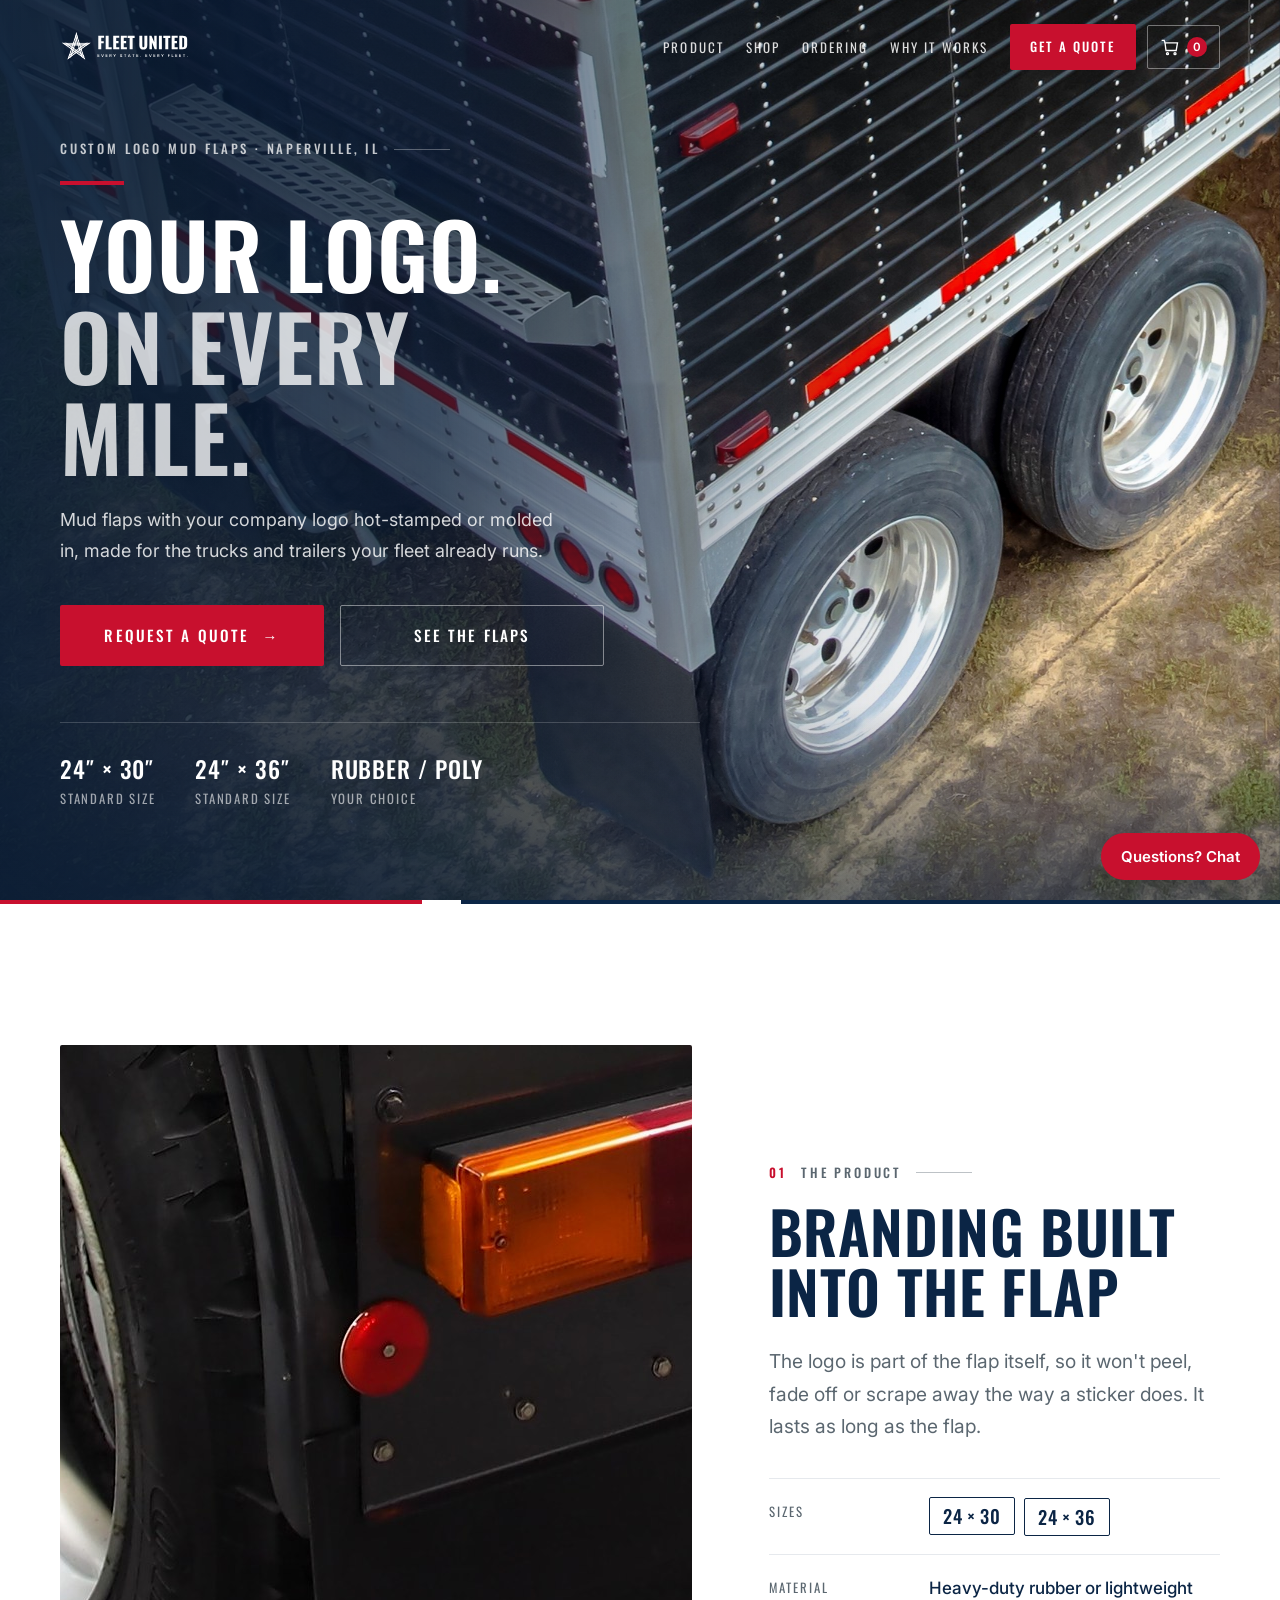
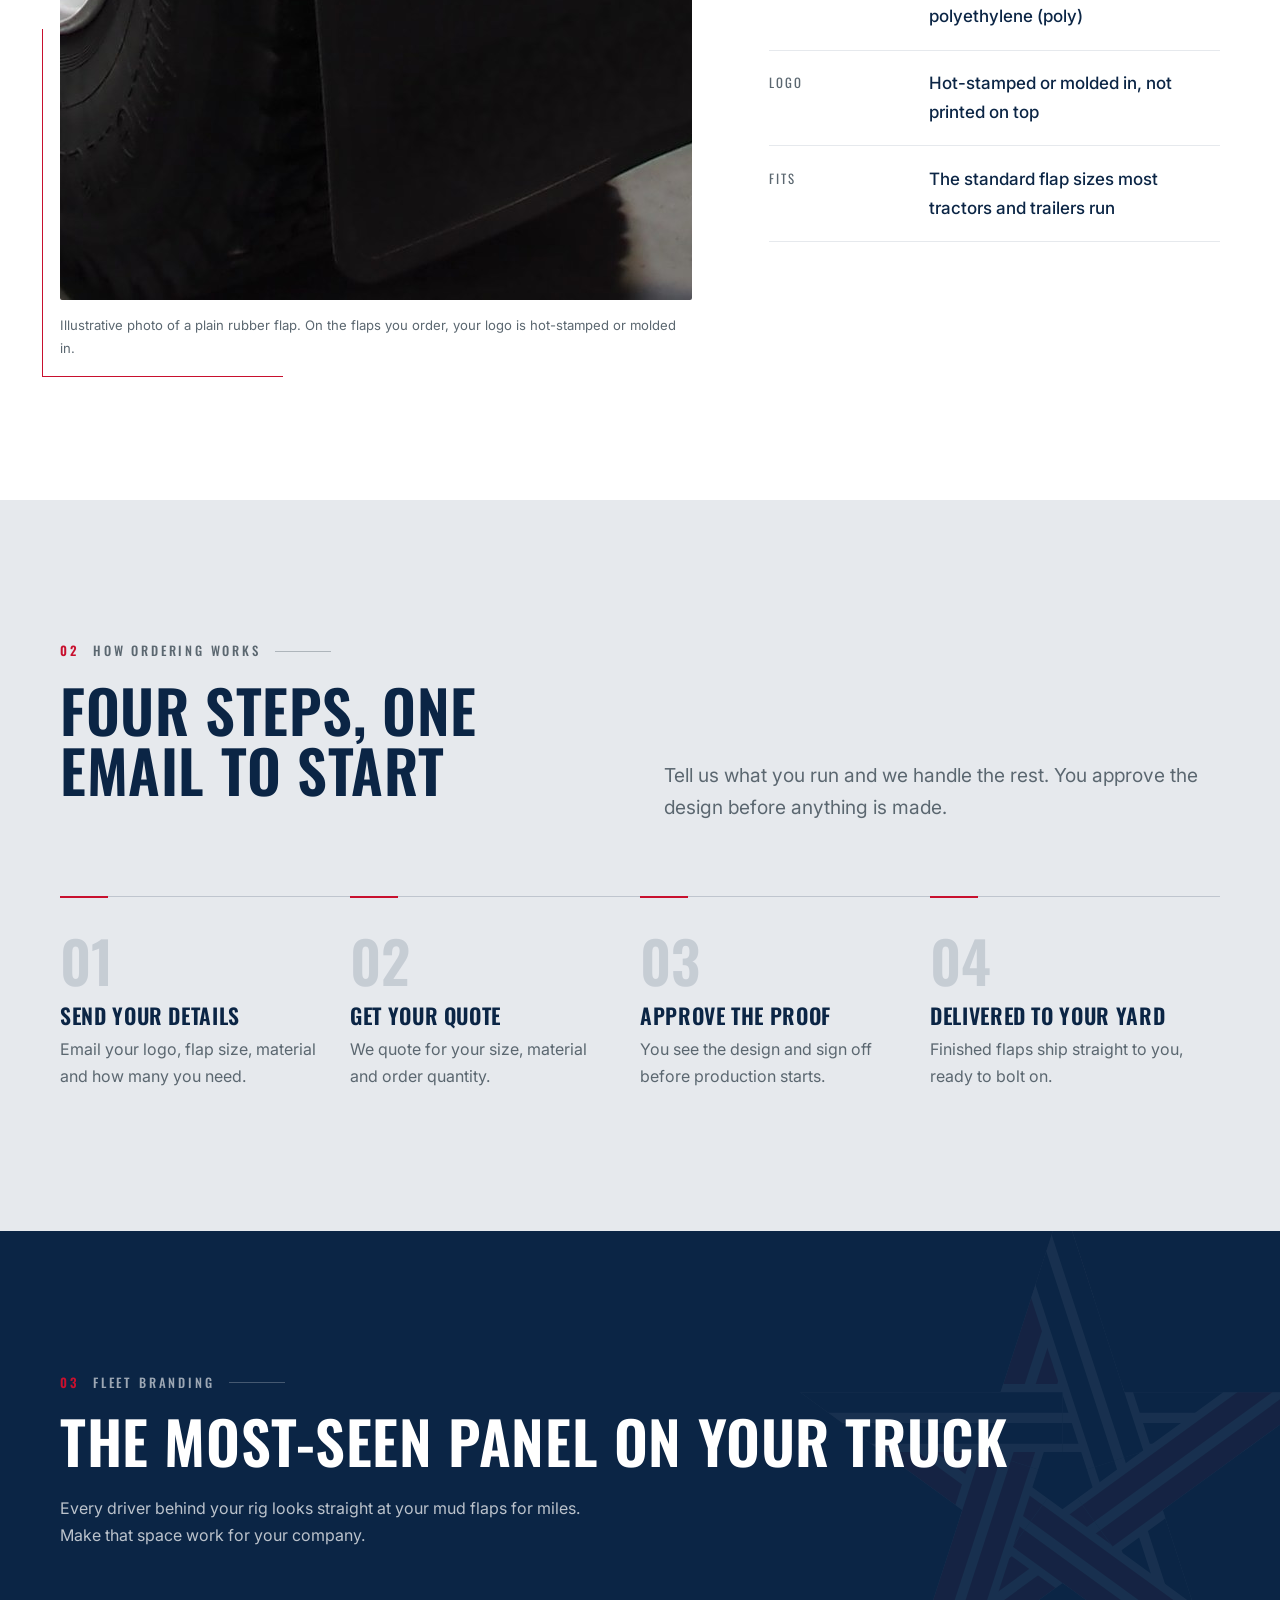
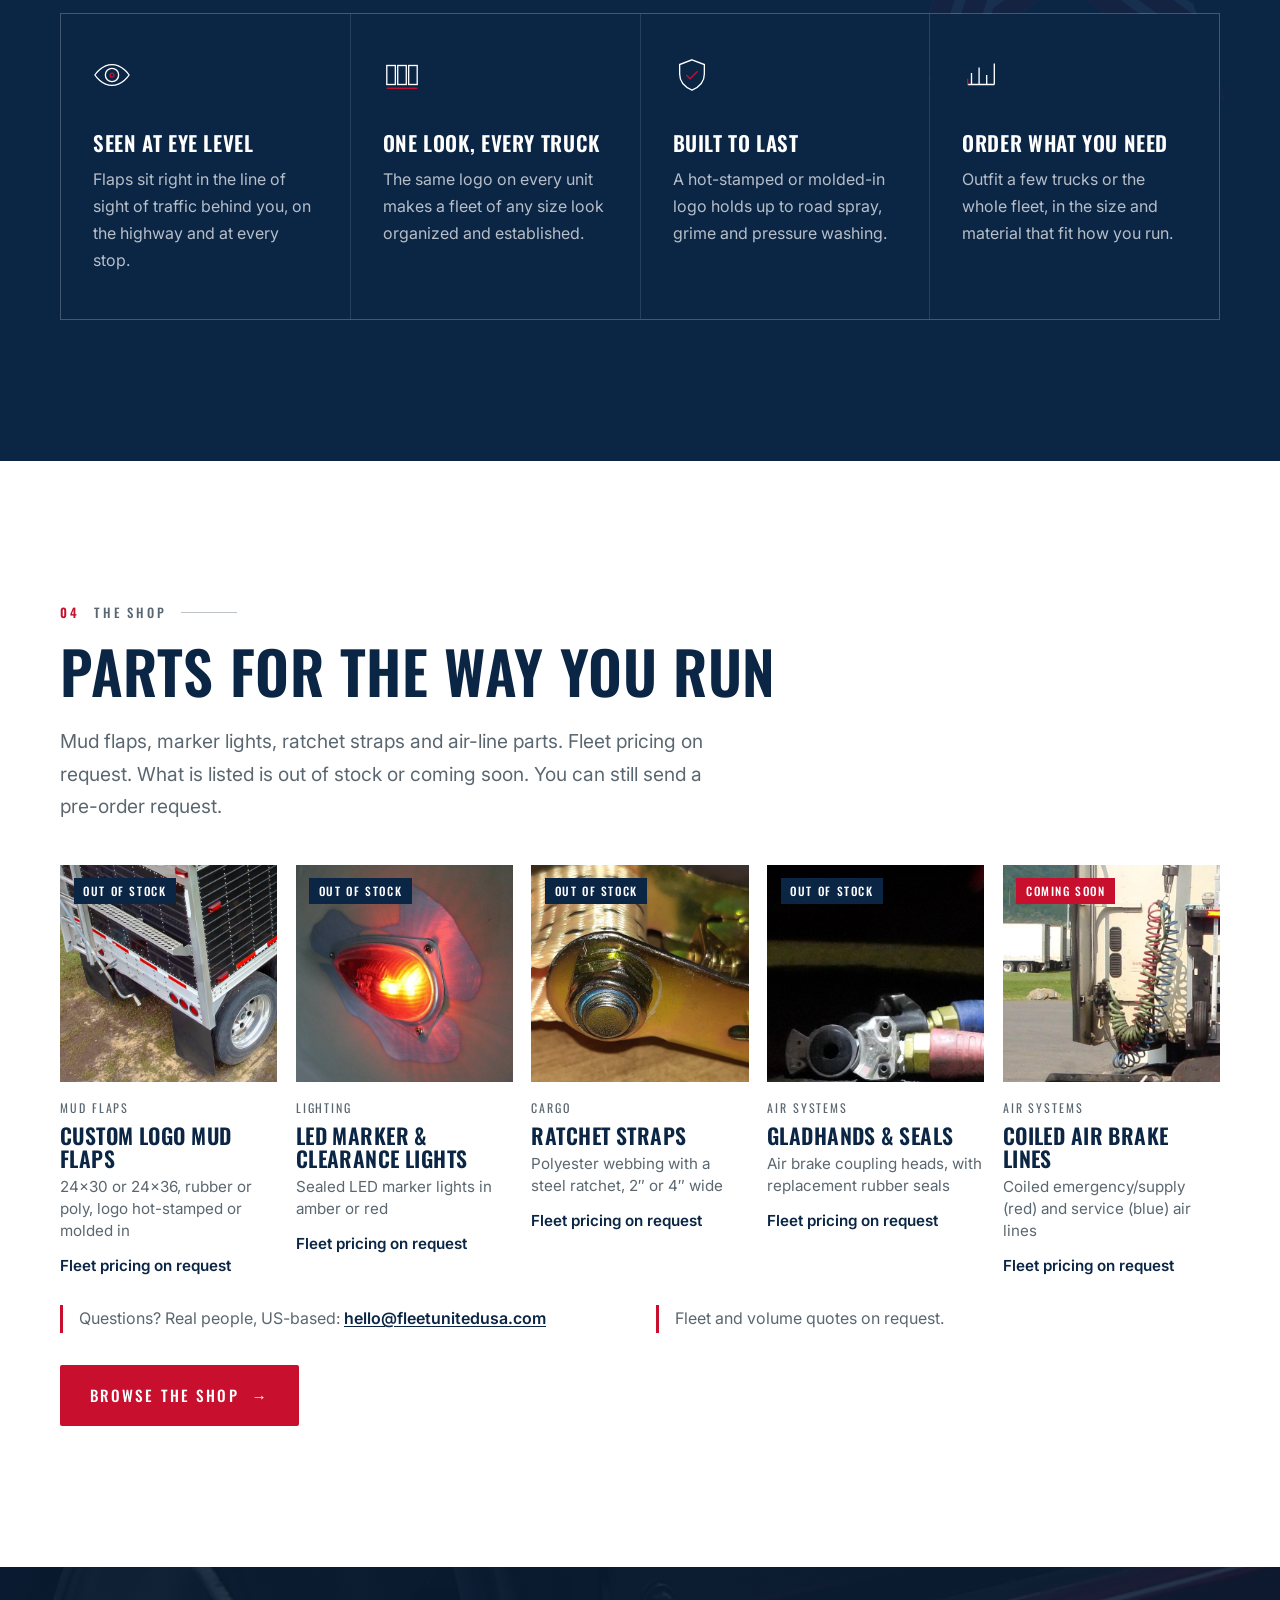
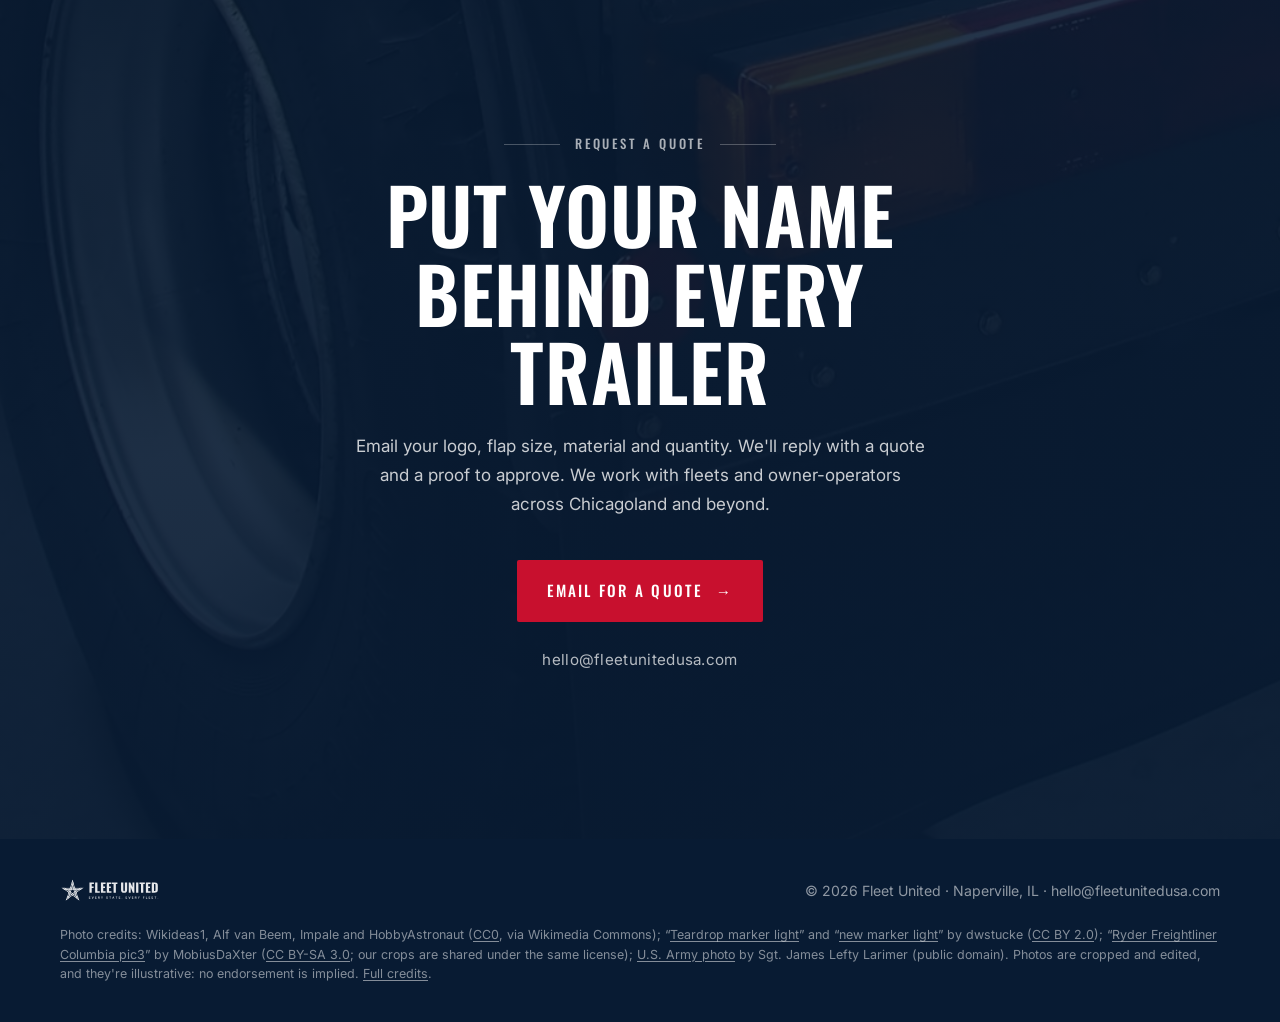
==== index.html @ acc1b09f "Add a keyword-matched visitor chat to the home and shop pages." ====
<!doctype html>
<html lang="en">
<head>
<meta charset="utf-8">
<meta name="viewport" content="width=device-width,initial-scale=1">
<title>Fleet United | Custom Logo Mud Flaps for Fleets</title>
<meta name="description" content="Custom logo mud flaps for trucking fleets. 24x30 and 24x36 in heavy-duty rubber or poly, with your logo hot-stamped or molded in. Naperville, IL.">
<meta property="og:title" content="Fleet United | Custom Logo Mud Flaps">
<meta property="og:description" content="Your logo, on every mile. 24x30 and 24x36 rubber or poly flaps for your fleet.">
<meta property="og:image" content="assets/hero-1280.jpg">
<link rel="icon" href="assets/fleet-united-icon-color.svg" type="image/svg+xml">
<link rel="preconnect" href="https://fonts.googleapis.com"><link rel="preconnect" href="https://fonts.gstatic.com" crossorigin>
<link href="https://fonts.googleapis.com/css2?family=Inter:wght@400;500;600&family=Oswald:wght@500;600;700&display=swap" rel="stylesheet">
<link rel="preload" as="image" href="assets/hero-2400.jpg">
<style>
:root{--navy:#0B2545;--navy-2:#081b33;--red:#C8102E;--steel:#5B6770;--light:#E6E9ED;--white:#fff;
--display:'Oswald',Impact,'Arial Narrow',sans-serif;--body:'Inter',Arial,sans-serif;--max:1240px;--ease:cubic-bezier(.2,.7,.2,1)}
*{margin:0;padding:0;box-sizing:border-box}
html{scroll-behavior:smooth}
body{font-family:var(--body);font-size:1.0625rem;line-height:1.7;color:var(--navy);background:var(--white);-webkit-font-smoothing:antialiased}
img{display:block;max-width:100%}
a{color:inherit}
.wrap{max-width:var(--max);margin:0 auto;padding:0 clamp(1.25rem,4vw,2.5rem)}
.eyebrow{font-family:var(--display);font-weight:500;letter-spacing:.22em;text-transform:uppercase;font-size:.8rem;color:var(--steel);display:flex;align-items:center;gap:.9rem}
.eyebrow b{color:var(--red);font-weight:600}
.eyebrow::after{content:"";height:1px;width:56px;background:currentColor;opacity:.4}
h1,h2,h3{font-family:var(--display);font-weight:600;text-transform:uppercase;line-height:1.02;letter-spacing:.01em}
h2{font-size:clamp(2.2rem,4.6vw,3.9rem);margin:1.1rem 0 1.5rem}
.lead{font-size:clamp(1.1rem,1.5vw,1.25rem);color:var(--steel);max-width:54ch}
.btn{display:inline-flex;align-items:center;justify-content:center;gap:.8rem;font-family:var(--display);font-weight:500;letter-spacing:.14em;text-transform:uppercase;font-size:.95rem;
text-decoration:none;background:var(--red);color:#fff;padding:1.05rem 1.8rem;border:1px solid transparent;border-radius:2px;transition:transform .3s var(--ease),background .3s}
.btn:hover{background:#a90d26;transform:translateY(-2px)}
.btn .arr{transition:transform .3s var(--ease)}.btn:hover .arr{transform:translateX(4px)}
.btn.ghost{background:transparent;border-color:rgba(255,255,255,.45)}.btn.ghost:hover{background:rgba(255,255,255,.08)}

/* nav */
.nav{position:fixed;inset:0 0 auto 0;z-index:50;transition:background .4s,box-shadow .4s,padding .4s;padding:1.5rem 0}
.nav .wrap{display:flex;justify-content:space-between;align-items:center}
.nav img{height:34px;width:auto}
.nav.solid{background:rgba(11,37,69,.96);backdrop-filter:blur(8px);padding:.85rem 0;box-shadow:0 1px 0 rgba(255,255,255,.08)}
.nav .links{display:flex;gap:2.2rem;align-items:center}
.nav .links a{color:#fff;text-decoration:none;font-family:var(--display);letter-spacing:.16em;text-transform:uppercase;font-size:.82rem;opacity:.85}
.nav .links a:hover{opacity:1}
.nav .links .btn{padding:.7rem 1.2rem;font-size:.8rem;opacity:1}
.nav-right{display:flex;align-items:center;gap:.7rem}
.nav .links{gap:1.35rem}

/* hero */
.hero{position:relative;min-height:min(100svh,980px);color:#fff;overflow:hidden;display:flex;align-items:flex-end;background:var(--navy-2)}
.hero .bg{position:absolute;inset:-6% 0 0 0;background:image-set(url(assets/hero-2400.jpg) 1x) center 60%/cover no-repeat;
background-image:-webkit-image-set(url(assets/hero-1280.jpg) 1x,url(assets/hero-2400.jpg) 2x);background-image:image-set(url(assets/hero-1280.jpg) 1x,url(assets/hero-2400.jpg) 2x);
transform:scale(1.06);animation:kb 18s var(--ease) forwards;will-change:transform}
@media(min-width:1100px){.hero .bg{background-image:url(assets/hero-2400.jpg)}}
@keyframes kb{to{transform:scale(1)}}
.hero::before{content:"";position:absolute;inset:0;z-index:1;background:
linear-gradient(90deg,rgba(8,27,51,.92) 0%,rgba(8,27,51,.72) 34%,rgba(8,27,51,.12) 64%,rgba(8,27,51,0) 80%),
linear-gradient(0deg,rgba(8,27,51,.55) 0%,rgba(8,27,51,0) 22%)}
.hero .wrap{position:relative;z-index:2;width:100%;padding-top:8rem;padding-bottom:clamp(4rem,10vh,7rem)}
.hero .eyebrow{color:rgba(255,255,255,.75)}
.hero h1{font-size:clamp(3rem,7vw,6.5rem);margin:1.3rem 0 1.5rem;max-width:11ch}
.hero h1 em{font-style:normal;color:rgba(255,255,255,.78)}
.hero h1::before{content:"";display:block;width:64px;height:4px;background:var(--red);margin-bottom:1.4rem}
.hero p{font-size:clamp(1.1rem,1.4vw,1.3rem);color:rgba(255,255,255,.82);max-width:46ch;margin-bottom:2.4rem}
.hero .ctas{display:grid;grid-template-columns:1fr 1fr;gap:1rem;max-width:34rem}
.hero .ctas .btn{width:100%}
@media(max-width:640px){.hero .ctas{grid-template-columns:1fr;max-width:none}}
.hero .meta{display:flex;gap:2.5rem;margin-top:3.5rem;padding-top:1.6rem;border-top:1px solid rgba(255,255,255,.18);max-width:640px;flex-wrap:wrap}
.hero .meta div{font-family:var(--display);text-transform:uppercase;letter-spacing:.14em;font-size:.8rem;color:rgba(255,255,255,.6)}
.hero .meta strong{display:block;font-size:1.45rem;letter-spacing:.04em;color:#fff;font-weight:500}
@media(max-width:760px){.hero::before{background:linear-gradient(0deg,rgba(8,27,51,.95) 0%,rgba(8,27,51,.6) 55%,rgba(8,27,51,.2) 100%)}.hero .bg{background-position:72% 60%}.hero .meta{gap:1.4rem 2rem;margin-top:2.2rem}.nav img{height:28px}}

.stripe{height:4px;background:linear-gradient(90deg,var(--red) 0 33%,var(--white) 33% 36%,var(--navy) 36%)}
section{padding:clamp(5rem,11vw,9.5rem) 0}

/* product */
.product .grid{display:grid;grid-template-columns:7fr 5fr;gap:clamp(2.5rem,6vw,6rem);align-items:center}
.product figure{position:relative}
.product figure img{width:100%;aspect-ratio:3/2;object-fit:cover;border-radius:2px}
.product figure::after{content:"";position:absolute;left:-18px;bottom:-18px;width:38%;height:38%;border-left:1px solid var(--red);border-bottom:1px solid var(--red);z-index:-1}
.product figcaption{font-size:.82rem;color:var(--steel);margin-top:.9rem}
.specs{margin-top:2.2rem;border-top:1px solid var(--light)}
.specs div{display:grid;grid-template-columns:9rem 1fr;gap:1rem;padding:1.15rem 0;border-bottom:1px solid var(--light)}
.specs dt{font-family:var(--display);text-transform:uppercase;letter-spacing:.16em;font-size:.8rem;color:var(--steel);padding-top:.2rem}
.specs dd{font-weight:500}
.sizes{display:flex;gap:.6rem;flex-wrap:wrap}
.chip{font-family:var(--display);font-size:1.15rem;letter-spacing:.04em;border:1px solid var(--navy);padding:.15rem .8rem;border-radius:2px}
@media(max-width:900px){.product .grid{grid-template-columns:1fr}}

/* steps */
.how{background:var(--light)}
.how .head{display:grid;grid-template-columns:1fr 1fr;gap:3rem;align-items:end;margin-bottom:4.5rem}
.steps{list-style:none;display:grid;grid-template-columns:repeat(4,1fr);border-top:1px solid rgba(11,37,69,.18)}
.steps li{padding:2.2rem 2rem 0 0;position:relative}
.steps li::before{content:"";position:absolute;top:-1px;left:0;width:48px;height:2px;background:var(--red)}
.steps .n{font-family:var(--display);font-size:3.6rem;line-height:1;color:var(--navy);opacity:.14;font-weight:600}
.steps h3{font-size:1.35rem;margin:.9rem 0 .6rem;letter-spacing:.03em}
.steps p{color:var(--steel);font-size:1rem}
@media(max-width:900px){.how .head{grid-template-columns:1fr}.steps{grid-template-columns:1fr 1fr;gap:1rem 2rem}}
@media(max-width:560px){.steps{grid-template-columns:1fr}}

/* benefits */
.benefits{background:var(--navy);color:#fff;position:relative;overflow:hidden}
.benefits .eyebrow{color:rgba(255,255,255,.6)}
.benefits .lead{color:rgba(255,255,255,.72)}
.benefits .cards{display:grid;grid-template-columns:repeat(4,1fr);gap:1px;background:rgba(255,255,255,.12);margin-top:4rem;border:1px solid rgba(255,255,255,.12)}
.benefits .card{background:var(--navy);padding:2.6rem 2rem 2.8rem;transition:background .4s}
.benefits .card:hover{background:#0e2d54}
.benefits .ic{width:38px;height:38px;color:#fff;margin-bottom:1.8rem}
.benefits .ic path,.benefits .ic circle,.benefits .ic rect{stroke:currentColor;fill:none;stroke-width:1.4}
.benefits .ic .r{stroke:var(--red)}
.benefits h3{font-size:1.3rem;letter-spacing:.03em;margin-bottom:.8rem}
.benefits p{color:rgba(255,255,255,.7);font-size:1rem}
.benefits .bigmark{position:absolute;right:-6%;top:-8%;width:46%;opacity:.05;pointer-events:none}
@media(max-width:1000px){.benefits .cards{grid-template-columns:1fr 1fr}}
@media(max-width:560px){.benefits .cards{grid-template-columns:1fr}}

/* cta */
.cta{position:relative;color:#fff;text-align:center;overflow:hidden;padding:clamp(6rem,13vw,11rem) 0}
.cta .bg{position:absolute;inset:-10% 0;background:url(assets/flap-closeup.jpg) center/cover;filter:saturate(.8)}
.cta::before{content:"";position:absolute;inset:0;z-index:1;background:linear-gradient(180deg,rgba(8,27,51,.88),rgba(8,27,51,.94))}
.cta .wrap{position:relative;z-index:2}
.cta .eyebrow{justify-content:center;color:rgba(255,255,255,.65)}
.cta .eyebrow::before{content:"";height:1px;width:56px;background:currentColor;opacity:.4}
.cta h2{font-size:clamp(2.6rem,6vw,5rem);max-width:16ch;margin:1.2rem auto 1.4rem}
.cta p{color:rgba(255,255,255,.78);max-width:52ch;margin:0 auto 2.6rem}
.cta .mail{display:block;margin-top:1.6rem;color:rgba(255,255,255,.7);font-size:.95rem;text-decoration:none;letter-spacing:.02em}
.cta .mail:hover{color:#fff}

footer{background:var(--navy-2);color:rgba(255,255,255,.55);font-size:.88rem;padding:2.4rem 0}
footer .wrap{display:flex;justify-content:space-between;align-items:center;gap:1rem;flex-wrap:wrap}
footer img{height:26px;opacity:.9}
footer a{text-decoration:none}footer a:hover{color:#fff}
footer .credits{flex-basis:100%;margin:.35rem 0 0;color:rgba(255,255,255,.5);font-size:.78rem;line-height:1.55}
footer .credits a{text-decoration:underline;text-underline-offset:2px}
.teaser-grid{list-style:none;display:grid;grid-template-columns:repeat(auto-fit,minmax(210px,1fr));gap:1.5rem 1.15rem;margin:2.6rem 0 1.6rem}
.teaser .trust-row{margin-bottom:1.8rem}
.teaser .btn{margin-top:.2rem}

/* Copy stays visible if JS or IntersectionObserver never runs. The rise is a CSS enhancement only. */
@keyframes rise{from{opacity:0;transform:translateY(22px)}to{opacity:1;transform:none}}
.rv{opacity:1;transform:none;animation:rise .8s var(--ease) both}
.rv.d1{animation-delay:.08s}.rv.d2{animation-delay:.16s}.rv.d3{animation-delay:.24s}
@media(prefers-reduced-motion:reduce){html{scroll-behavior:auto}.rv{animation:none;opacity:1;transform:none}.hero .bg{animation:none;transform:none}}
</style>
<link rel="stylesheet" href="assets/shop.css">
<style>
@media(min-width:961px){body:not(.store) .nav-toggle{display:none !important}}
@media(max-width:960px){
  body:not(.store) .nav .links{display:none;position:absolute;top:100%;left:0;right:0;flex-direction:column;align-items:stretch;gap:0;padding:.4rem 1.25rem 1.2rem;background:rgba(11,37,69,.98)}
  body:not(.store) .nav .links.is-open{display:flex}
  body:not(.store) .nav .links a{display:block;padding:.95rem 0;border-bottom:1px solid rgba(255,255,255,.1);opacity:1}
  body:not(.store) .nav .links .btn{width:100%;margin-top:.85rem;text-align:center}
}
body:not(.store) .nav.menu-open{background:rgba(11,37,69,.98)}
</style>
</head>
<body>
<a class="skip" href="#top">Skip to content</a>
<header class="nav" id="nav">
  <div class="wrap">
    <a href="#top" aria-label="Fleet United home"><img src="assets/fleet-united-horizontal-white.svg" alt="Fleet United"></a>
    <div class="nav-right">
      <nav class="links" id="nav-links" aria-label="Primary">
        <a href="#product">Product</a>
        <a href="shop/">Shop</a>
        <a href="#how">Ordering</a>
        <a href="#why">Why it works</a>
        <a class="btn" href="mailto:hello@fleetunitedusa.com?subject=Mud%20flap%20quote%20request">Get a quote</a>
      </nav>
      <button type="button" class="cart-launcher" data-cart-open aria-label="Open pre-order cart, 0 items"><svg viewBox="0 0 24 24" aria-hidden="true"><path d="M6 7h15l-1.6 9.2H7.2L6 7z"></path><path d="M6 7L5 4H2"></path><circle cx="9" cy="20" r="1.2"></circle><circle cx="18" cy="20" r="1.2"></circle></svg><span class="cart-count" data-cart-count aria-hidden="true">0</span></button>
      <button type="button" class="nav-toggle" data-nav-toggle aria-expanded="false" aria-controls="nav-links">Menu</button>
    </div>
  </div>
</header>

<main id="top">
<section class="hero" style="padding:0">
  <div class="bg" id="heroBg" role="img" aria-label="Rear of a black and aluminium grain trailer with plain black mud flaps (illustrative photo)"></div>
  <div class="wrap">
    <div class="eyebrow rv">Custom logo mud flaps &middot; Naperville, IL</div>
    <h1 class="rv d1">Your logo. <em>On every mile.</em></h1>
    <p class="rv d2">Mud flaps with your company logo hot-stamped or molded in, made for the trucks and trailers your fleet already runs.</p>
    <div class="ctas rv d3">
      <a class="btn" href="mailto:hello@fleetunitedusa.com?subject=Mud%20flap%20quote%20request">Request a quote <span class="arr">&rarr;</span></a>
      <a class="btn ghost" href="#product">See the flaps</a>
    </div>
    <div class="meta rv d3">
      <div><strong>24&Prime; &times; 30&Prime;</strong>Standard size</div>
      <div><strong>24&Prime; &times; 36&Prime;</strong>Standard size</div>
      <div><strong>Rubber / Poly</strong>Your choice</div>
    </div>
  </div>
</section>
<div class="stripe" aria-hidden="true"></div>

<section class="product" id="product">
  <div class="wrap grid">
    <figure class="rv">
      <img src="assets/flap-closeup.jpg" alt="Plain black rubber mud flap and tail light on the rear of a tractor (illustrative photo)" loading="lazy" width="1290" height="855">
      <figcaption>Illustrative photo of a plain rubber flap. On the flaps you order, your logo is hot-stamped or molded in.</figcaption>
    </figure>
    <div>
      <div class="eyebrow rv"><b>01</b> The product</div>
      <h2 class="rv d1">Branding built into the flap</h2>
      <p class="lead rv d2">The logo is part of the flap itself, so it won't peel, fade off or scrape away the way a sticker does. It lasts as long as the flap.</p>
      <dl class="specs rv d3">
        <div><dt>Sizes</dt><dd class="sizes"><span class="chip">24 &times; 30</span><span class="chip">24 &times; 36</span></dd></div>
        <div><dt>Material</dt><dd>Heavy-duty rubber or lightweight polyethylene (poly)</dd></div>
        <div><dt>Logo</dt><dd>Hot-stamped or molded in, not printed on top</dd></div>
        <div><dt>Fits</dt><dd>The standard flap sizes most tractors and trailers run</dd></div>
      </dl>
    </div>
  </div>
</section>

<section class="how" id="how">
  <div class="wrap">
    <div class="head">
      <div><div class="eyebrow rv"><b>02</b> How ordering works</div><h2 class="rv d1">Four steps, one email to start</h2></div>
      <p class="lead rv d2">Tell us what you run and we handle the rest. You approve the design before anything is made.</p>
    </div>
    <ol class="steps">
      <li class="rv"><div class="n">01</div><h3>Send your details</h3><p>Email your logo, flap size, material and how many you need.</p></li>
      <li class="rv d1"><div class="n">02</div><h3>Get your quote</h3><p>We quote for your size, material and order quantity.</p></li>
      <li class="rv d2"><div class="n">03</div><h3>Approve the proof</h3><p>You see the design and sign off before production starts.</p></li>
      <li class="rv d3"><div class="n">04</div><h3>Delivered to your yard</h3><p>Finished flaps ship straight to you, ready to bolt on.</p></li>
    </ol>
  </div>
</section>

<section class="benefits" id="why">
  <img class="bigmark" src="assets/fleet-united-icon-color.svg" alt="" aria-hidden="true">
  <div class="wrap">
    <div class="eyebrow rv"><b>03</b> Fleet branding</div>
    <h2 class="rv d1">The most-seen panel on your truck</h2>
    <p class="lead rv d2">Every driver behind your rig looks straight at your mud flaps for miles. Make that space work for your company.</p>
    <div class="cards">
      <div class="card rv"><svg class="ic" viewBox="0 0 40 40"><circle cx="20" cy="20" r="7"/><path d="M2 20s7-11 18-11 18 11 18 11-7 11-18 11S2 20 2 20z"/><circle class="r" cx="20" cy="20" r="2"/></svg><h3>Seen at eye level</h3><p>Flaps sit right in the line of sight of traffic behind you, on the highway and at every stop.</p></div>
      <div class="card rv d1"><svg class="ic" viewBox="0 0 40 40"><rect x="4" y="10" width="9" height="20"/><rect x="15.5" y="10" width="9" height="20"/><rect x="27" y="10" width="9" height="20"/><path class="r" d="M4 34h32"/></svg><h3>One look, every truck</h3><p>The same logo on every unit makes a fleet of any size look organized and established.</p></div>
      <div class="card rv d2"><svg class="ic" viewBox="0 0 40 40"><path d="M20 4l13 5v10c0 9-6 14-13 17C13 33 7 28 7 19V9z"/><path class="r" d="M14 20l4 4 8-8"/></svg><h3>Built to last</h3><p>A hot-stamped or molded-in logo holds up to road spray, grime and pressure washing.</p></div>
      <div class="card rv d3"><svg class="ic" viewBox="0 0 40 40"><path d="M6 30h28M10 30V18M18 30V12M26 30V20M34 30V8"/><path class="r" d="M6 30V24"/></svg><h3>Order what you need</h3><p>Outfit a few trucks or the whole fleet, in the size and material that fit how you run.</p></div>
    </div>
  </div>
</section>

<section class="teaser" id="shop-preview">
  <div class="wrap">
    <div class="eyebrow"><b>04</b> The shop</div>
    <h2>Parts for the way you run</h2>
    <p class="lead">Mud flaps, marker lights, ratchet straps and air-line parts. Fleet pricing on request. What is listed is out of stock or coming soon. You can still send a pre-order request.</p>
    <ul class="teaser-grid">
      <li>
        <a class="pcard" href="shop/mud-flaps/">
          <span class="pcard-media"><img src="assets/products/mud-flaps-600.jpg" alt="Rear of a grain hopper trailer with plain black rubber mud flaps behind the wheels (illustrative photo)" width="600" height="600"><span class="badge">Out of stock</span></span>
          <span class="pcard-body"><span class="pcard-kicker">Mud flaps</span><h3 class="pcard-title">Custom Logo Mud Flaps</h3><span class="pcard-spec">24×30 or 24×36, rubber or poly, logo hot-stamped or molded in</span><span class="pcard-price">Fleet pricing on request</span></span>
        </a>
      </li>
      <li>
        <a class="pcard" href="shop/led-marker-lights/">
          <span class="pcard-media"><img src="assets/products/led-marker-lights-600.jpg" alt="Round amber LED marker light in a chrome housing on a trailer" width="600" height="600"><span class="badge">Out of stock</span></span>
          <span class="pcard-body"><span class="pcard-kicker">Lighting</span><h3 class="pcard-title">LED Marker &amp; Clearance Lights</h3><span class="pcard-spec">Sealed LED marker lights in amber or red</span><span class="pcard-price">Fleet pricing on request</span></span>
        </a>
      </li>
      <li>
        <a class="pcard" href="shop/ratchet-straps/">
          <span class="pcard-media"><img src="assets/products/ratchet-straps-600.jpg" alt="Yellow polyester webbing wound on a steel ratchet" width="600" height="600"><span class="badge">Out of stock</span></span>
          <span class="pcard-body"><span class="pcard-kicker">Cargo</span><h3 class="pcard-title">Ratchet Straps</h3><span class="pcard-spec">Polyester webbing with a steel ratchet, 2″ or 4″ wide</span><span class="pcard-price">Fleet pricing on request</span></span>
        </a>
      </li>
      <li>
        <a class="pcard" href="shop/gladhands/">
          <span class="pcard-media"><img src="assets/products/gladhands-600.jpg" srcset="assets/products/gladhands-600.jpg 600w, assets/products/gladhands-1200.jpg 1200w" sizes="(min-width: 900px) 30vw, 100vw" alt="Two gladhand couplings with rubber seals on red and blue air lines" width="600" height="600"><span class="badge">Out of stock</span></span>
          <span class="pcard-body"><span class="pcard-kicker">Air systems</span><h3 class="pcard-title">Gladhands &amp; Seals</h3><span class="pcard-spec">Air brake coupling heads, with replacement rubber seals</span><span class="pcard-price">Fleet pricing on request</span></span>
        </a>
      </li>
      <li>
        <a class="pcard" href="shop/air-brake-coils/">
          <span class="pcard-media"><img src="assets/products/air-brake-coils-600.jpg" alt="Red and blue coiled air brake lines hanging at the back of a tractor" width="600" height="600"><span class="badge badge-soon">Coming soon</span></span>
          <span class="pcard-body"><span class="pcard-kicker">Air systems</span><h3 class="pcard-title">Coiled Air Brake Lines</h3><span class="pcard-spec">Coiled emergency/supply (red) and service (blue) air lines</span><span class="pcard-price">Fleet pricing on request</span></span>
        </a>
      </li>
    </ul>
    <ul class="trust-row">
      <li>Questions? Real people, US-based: <a href="mailto:hello@fleetunitedusa.com">hello@fleetunitedusa.com</a></li>
      <li>Fleet and volume quotes on request.</li>
    </ul>
    <a class="btn" href="shop/">Browse the shop <span class="arr">&rarr;</span></a>
  </div>
</section>

<section class="cta" id="contact">
  <div class="bg" id="ctaBg" aria-hidden="true"></div>
  <div class="wrap">
    <div class="eyebrow rv">Request a quote</div>
    <h2 class="rv d1">Put your name behind every trailer</h2>
    <p class="rv d2">Email your logo, flap size, material and quantity. We'll reply with a quote and a proof to approve. We work with fleets and owner-operators across Chicagoland and beyond.</p>
    <a class="btn rv d3" href="mailto:hello@fleetunitedusa.com?subject=Mud%20flap%20quote%20request&amp;body=Company%3A%0ALogo%3A%20(attached)%0AFlap%20size%20(24x30%20or%2024x36)%3A%0AMaterial%20(rubber%20or%20poly)%3A%0AQuantity%3A%0A">Email for a quote <span class="arr">&rarr;</span></a>
    <a class="mail rv d3" href="mailto:hello@fleetunitedusa.com">hello@fleetunitedusa.com</a>
  </div>
</section>
</main>

<footer>
  <div class="wrap">
    <img src="assets/fleet-united-horizontal-white.svg" alt="Fleet United">
    <span>&copy; 2026 Fleet United &middot; Naperville, IL &middot; <a href="mailto:hello@fleetunitedusa.com">hello@fleetunitedusa.com</a></span>
    <p class="credits">Photo credits: Wikideas1, Alf van Beem, Impale and HobbyAstronaut (<a href="https://creativecommons.org/publicdomain/zero/1.0/" rel="license">CC0</a>, via Wikimedia Commons); &ldquo;<a href="https://www.flickr.com/photos/98027690@N00/2644008029">Teardrop marker light</a>&rdquo; and &ldquo;<a href="https://www.flickr.com/photos/98027690@N00/2626906332">new marker light</a>&rdquo; by dwstucke (<a href="https://creativecommons.org/licenses/by/2.0/" rel="license">CC BY 2.0</a>); &ldquo;<a href="https://commons.wikimedia.org/wiki/File:Ryder_Freightliner_Columbia_pic3.jpg">Ryder Freightliner Columbia pic3</a>&rdquo; by MobiusDaXter (<a href="https://creativecommons.org/licenses/by-sa/3.0/" rel="license">CC BY-SA 3.0</a>; our crops are shared under the same license); <a href="https://commons.wikimedia.org/wiki/File:Atlas_Soldiers_Conduct_Vehicle_Recovery_Operation_(8949833).jpg">U.S. Army photo</a> by Sgt. James Lefty Larimer (public domain). Photos are cropped and edited, and they're illustrative: no endorsement is implied. <a href="/assets/products/CREDITS.md">Full credits</a>.</p>
  </div>
</footer>

<script>
(function(){
  var nav=document.getElementById('nav'),hero=document.getElementById('heroBg'),cta=document.getElementById('ctaBg');
  var reduce=window.matchMedia('(prefers-reduced-motion: reduce)').matches;
  var ticking=false;
  function onScroll(){
    var y=window.scrollY;
    nav.classList.toggle('solid',y>40);
    if(!reduce){
      if(y<window.innerHeight*1.2) hero.style.translate='0 '+(y*0.18)+'px';
      var r=cta.parentNode.getBoundingClientRect();
      if(r.top<window.innerHeight&&r.bottom>0) cta.style.translate='0 '+((r.top-window.innerHeight/2)*-0.08)+'px';
    }
    ticking=false;
  }
  window.addEventListener('scroll',function(){if(!ticking){requestAnimationFrame(onScroll);ticking=true}},{passive:true});
  onScroll();
})();
</script>
<script src="assets/catalog.js"></script>
<script src="assets/shop.js"></script>
<script src="/assets/chat/chat.js" defer></script>
</body>
</html>
---- assets/shop.css ----
/* Fleet United shop. Matches the v2 landing page: navy, red, Oswald, Inter. */
:root {
  --navy: #0B2545;
  --navy-2: #081b33;
  --red: #C8102E;
  --steel: #5B6770;
  --light: #E6E9ED;
  --white: #fff;
  --line: #d5dae0;
  --display: "Oswald", Impact, "Arial Narrow", sans-serif;
  --body: "Inter", Arial, sans-serif;
  --max: 1240px;
  --ease: cubic-bezier(.2, .7, .2, 1);
}

:focus-visible { outline: 2px solid var(--red); outline-offset: 3px; }

.visually-hidden {
  position: absolute !important;
  width: 1px;
  height: 1px;
  padding: 0;
  margin: -1px;
  overflow: hidden;
  clip: rect(0, 0, 0, 0);
  clip-path: inset(50%);
  white-space: nowrap;
  border: 0;
}

.skip {
  position: absolute;
  left: 1rem;
  top: -4rem;
  z-index: 100;
  background: var(--white);
  color: var(--navy);
  padding: .7rem 1rem;
  font-family: var(--display);
  letter-spacing: .12em;
  text-transform: uppercase;
  text-decoration: none;
}
.skip:focus { top: .7rem; }

/* Shared buttons, cards, trust, placeholder tile */
.s-btn {
  display: inline-flex;
  align-items: center;
  justify-content: center;
  width: 100%;
  min-height: 3.25rem;
  padding: .9rem .8rem;
  border: 1px solid transparent;
  border-radius: 2px;
  background: var(--red);
  color: #fff;
  font-family: var(--display);
  font-weight: 500;
  font-size: .92rem;
  letter-spacing: .12em;
  line-height: 1.15;
  text-align: center;
  text-decoration: none;
  text-transform: uppercase;
  cursor: pointer;
  transition: background .3s var(--ease), color .3s var(--ease), border-color .3s var(--ease), transform .3s var(--ease);
}
.s-btn:hover { background: #a90d26; color: #fff; transform: translateY(-2px); }
.s-btn-navy { background: var(--navy); color: #fff; }
.s-btn-navy:hover { background: var(--navy-2); }
.s-btn-ghost { background: transparent; color: var(--navy); border-color: var(--navy); }
.s-btn-ghost:hover { background: var(--navy); color: #fff; }
.s-btn[disabled],
.s-btn[aria-disabled="true"] {
  background: var(--light);
  color: var(--steel);
  border-color: var(--line);
  cursor: not-allowed;
  transform: none;
}
.s-btn[disabled]:hover,
.s-btn[aria-disabled="true"]:hover { background: var(--light); color: var(--steel); transform: none; }

.badge {
  display: inline-flex;
  align-items: center;
  background: var(--navy);
  color: #fff;
  font-family: var(--display);
  font-size: .72rem;
  font-weight: 500;
  letter-spacing: .14em;
  line-height: 1;
  text-transform: uppercase;
  padding: .45rem .6rem;
}
.badge-soon { background: var(--red); }

.pcard {
  display: flex;
  flex-direction: column;
  height: 100%;
  color: var(--navy);
  text-decoration: none;
  background: var(--white);
}
.pcard-media {
  position: relative;
  display: block;
  background: var(--light);
  overflow: hidden;
  aspect-ratio: 1;
}
.pcard-media .soon-tile { position: absolute; inset: 0; height: auto; }
.pcard-media img {
  width: 100%;
  height: 100%;
  object-fit: cover;
  transition: transform .6s var(--ease);
}
.pcard:hover .pcard-media img { transform: scale(1.035); }
.pcard-media .badge { position: absolute; z-index: 1; top: .85rem; left: .85rem; }
.pcard-body { display: flex; flex-direction: column; gap: .35rem; padding: 1rem 0 0; }
.pcard-kicker {
  color: var(--steel);
  font-family: var(--display);
  font-size: .75rem;
  letter-spacing: .16em;
  text-transform: uppercase;
}
.pcard-title {
  font-family: var(--display);
  font-size: 1.35rem;
  font-weight: 600;
  letter-spacing: .02em;
  line-height: 1.08;
  text-transform: uppercase;
  overflow-wrap: break-word;
}
.teaser-grid > li,
.product-grid > li,
.related-grid > li { min-width: 0; }
.pcard-spec { color: var(--steel); font-size: .95rem; line-height: 1.45; }
.pcard-price { margin-top: .35rem; font-weight: 600; font-size: .95rem; }

.soon-tile {
  display: flex;
  flex-direction: column;
  justify-content: flex-end;
  width: 100%;
  height: 100%;
  min-height: 100%;
  padding: 1.4rem 1.3rem 1.5rem;
  background: linear-gradient(165deg, var(--navy) 0%, var(--navy-2) 72%);
  color: #fff;
  position: relative;
  overflow: hidden;
}
.soon-tile::before {
  content: "";
  position: absolute;
  left: 0;
  top: 0;
  bottom: 0;
  width: 4px;
  background: var(--red);
}
.soon-tile::after {
  content: "";
  position: absolute;
  right: -18%;
  top: -28%;
  width: 62%;
  height: 70%;
  border: 1px solid rgba(255, 255, 255, .16);
  pointer-events: none;
}
.soon-mark { display: flex; width: 4.5rem; height: 6px; margin-bottom: 1rem; position: relative; z-index: 1; }
.soon-mark span:nth-child(1) { background: var(--red); flex: 1.5; }
.soon-mark span:nth-child(2) { background: #fff; flex: .35; }
.soon-mark span:nth-child(3) { background: var(--light); flex: 1; }
.soon-kicker {
  position: relative;
  z-index: 1;
  margin: 0 0 .45rem;
  color: rgba(255, 255, 255, .72);
  font-family: var(--display);
  font-size: .78rem;
  letter-spacing: .18em;
  text-transform: uppercase;
}
.soon-name {
  position: relative;
  z-index: 1;
  margin: 0;
  font-family: var(--display);
  font-size: clamp(1.5rem, 2vw, 2rem);
  font-weight: 600;
  letter-spacing: .03em;
  line-height: 1.02;
  text-transform: uppercase;
}
.soon-tile-lg { min-height: 28rem; aspect-ratio: 1; justify-content: flex-end; padding: 2rem; }
.soon-tile-lg .soon-name { font-size: clamp(2rem, 4vw, 3.2rem); max-width: 10ch; }

.trust-row {
  display: grid;
  grid-template-columns: 1fr 1fr;
  gap: 1rem 2rem;
  list-style: none;
  margin: 0 0 1.75rem;
  padding: 0;
}
.trust-row li {
  margin: 0;
  padding: .15rem 0 .15rem 1rem;
  border-left: 3px solid var(--red);
  color: var(--steel);
  font-size: 1rem;
  line-height: 1.45;
}
.trust-row a { color: var(--navy); font-weight: 600; text-underline-offset: 2px; }
.trust-row a:hover { color: var(--red); }
@media (max-width: 700px) {
  .trust-row { grid-template-columns: 1fr; }
}

.cart-launcher,
.nav-toggle {
  display: inline-flex;
  align-items: center;
  justify-content: center;
  gap: .45rem;
  min-width: 44px;
  min-height: 44px;
  padding: 0 .75rem;
  border: 1px solid rgba(255, 255, 255, .4);
  border-radius: 2px;
  background: transparent;
  color: #fff;
  font-family: var(--display);
  font-size: .78rem;
  letter-spacing: .14em;
  text-transform: uppercase;
  cursor: pointer;
}
.cart-launcher svg { width: 20px; height: 20px; fill: none; stroke: currentColor; stroke-width: 1.6; }
.cart-count {
  display: inline-flex;
  align-items: center;
  justify-content: center;
  min-width: 1.25rem;
  height: 1.25rem;
  padding: 0 .28rem;
  border-radius: 99px;
  background: var(--red);
  color: #fff;
  font-family: var(--body);
  font-size: .72rem;
  font-weight: 600;
  letter-spacing: 0;
  text-transform: none;
}

.fu-overlay {
  position: fixed;
  inset: 0;
  z-index: 70;
  background: rgba(8, 27, 51, .46);
}
.fu-overlay[hidden],
.fu-drawer[hidden] { display: none !important; }
.fu-drawer {
  position: fixed;
  top: 0;
  right: 0;
  z-index: 80;
  display: flex;
  flex-direction: column;
  width: min(100%, 28rem);
  height: 100%;
  background: var(--white);
  color: var(--navy);
  font-family: var(--body);
  box-shadow: -12px 0 40px rgba(8, 27, 51, .18);
}
.fu-drawer-head,
.fu-drawer-foot { padding: 1.1rem 1.25rem; }
.fu-drawer-head {
  display: flex;
  align-items: center;
  justify-content: space-between;
  gap: 1rem;
  border-bottom: 1px solid var(--light);
}
.fu-drawer-head h2 {
  margin: 0;
  font-family: var(--display);
  font-size: 1.35rem;
  font-weight: 600;
  letter-spacing: .04em;
  text-transform: uppercase;
}
.fu-drawer-close {
  min-height: 44px;
  padding: 0 .8rem;
  border: 1px solid var(--navy);
  background: transparent;
  color: var(--navy);
  font-family: var(--display);
  letter-spacing: .12em;
  text-transform: uppercase;
  cursor: pointer;
}
.fu-drawer-note,
.fine-print { color: var(--steel); font-size: .95rem; line-height: 1.5; }
.fu-drawer-note { margin: 0; padding: 1rem 1.25rem 0; }
.fu-drawer-body { flex: 1; overflow: auto; padding: 1rem 1.25rem; }
.fu-drawer-foot { border-top: 1px solid var(--light); }
.fu-drawer-foot .price-line { margin: 0 0 .9rem; font-weight: 600; }
.fu-drawer-actions { display: grid; grid-template-columns: 1fr 1fr; gap: .75rem; }
.fu-empty { margin: 1rem 0; color: var(--steel); }
.fu-empty a { color: var(--navy); font-weight: 600; }

.line {
  display: grid;
  grid-template-columns: 4.5rem 1fr;
  gap: .85rem;
  padding: 1rem 0;
  border-bottom: 1px solid var(--light);
}
.line-media { width: 4.5rem; height: 4.5rem; background: var(--light); overflow: hidden; }
.line-media img { width: 100%; height: 100%; object-fit: cover; }
.line-media .soon-tile { padding: .4rem; justify-content: flex-end; }
.line-media .soon-name { font-size: .72rem; }
.line-media .soon-kicker,
.line-media .soon-mark,
.line-media::after { display: none; }
.line h3 { margin: 0 0 .2rem; font-family: var(--display); font-size: 1rem; font-weight: 600; letter-spacing: .03em; text-transform: uppercase; }
.line h3 a { color: inherit; text-decoration: none; }
.line h3 a:hover { color: var(--red); }
.line p { margin: 0; color: var(--steel); font-size: .88rem; }
.line-row { display: flex; align-items: center; justify-content: space-between; gap: .5rem; margin-top: .55rem; }
.line-remove {
  border: 0;
  background: none;
  color: var(--navy);
  font: inherit;
  font-size: .88rem;
  text-decoration: underline;
  text-underline-offset: 2px;
  cursor: pointer;
  min-height: 44px;
  padding: 0;
}
.mini-stepper { display: inline-flex; align-items: center; border: 1px solid var(--navy); }
.mini-stepper button, .mini-stepper input {
  width: 2.5rem;
  height: 2.5rem;
  border: 0;
  background: transparent;
  color: var(--navy);
  font-family: var(--display);
  font-size: 1rem;
  text-align: center;
}
.mini-stepper button { cursor: pointer; }
.mini-stepper input { width: 2.75rem; font-family: var(--body); }

body.fu-lock { overflow: hidden; }

.fu-lightbox {
  width: min(1100px, calc(100vw - 2rem));
  max-width: 100%;
  padding: 0;
  border: 0;
  background: transparent;
  color: #fff;
}
.fu-lightbox::backdrop { background: rgba(8, 27, 51, .9); }
.fu-lightbox-bar {
  display: flex;
  flex-wrap: wrap;
  justify-content: space-between;
  align-items: center;
  gap: .5rem 1rem;
  margin-bottom: .6rem;
}
.fu-lightbox-bar button,
.fu-lightbox-nav {
  min-height: 44px;
  padding: 0 .9rem;
  border: 1px solid rgba(255, 255, 255, .45);
  background: transparent;
  color: #fff;
  font-family: var(--display);
  letter-spacing: .12em;
  text-transform: uppercase;
  cursor: pointer;
}
.fu-lightbox-frame {
  overflow: auto;
  max-height: min(78vh, 860px);
  background: var(--navy-2);
}
.fu-lightbox-frame img {
  display: block;
  width: 100%;
  max-height: min(78vh, 860px);
  margin: 0 auto;
  object-fit: contain;
  cursor: zoom-in;
  background: var(--navy-2);
}
.fu-lightbox-frame img.is-zoomed {
  width: auto;
  max-width: none;
  max-height: none;
  cursor: zoom-out;
}
.fu-lightbox-cap { margin: .7rem 0 0; color: rgba(255, 255, 255, .8); font-size: .95rem; }

/* Store pages */
body.store {
  margin: 0;
  background: var(--white);
  color: var(--navy);
  font-family: var(--body);
  font-size: 1.0625rem;
  line-height: 1.7;
  -webkit-font-smoothing: antialiased;
}
body.store * { box-sizing: border-box; }
body.store img { display: block; max-width: 100%; }
body.store a { color: inherit; }
body.store h1,
body.store h2,
body.store h3 {
  font-family: var(--display);
  font-weight: 600;
  letter-spacing: .01em;
  line-height: 1.02;
  text-transform: uppercase;
}
body.store .wrap { max-width: var(--max); margin: 0 auto; padding: 0 clamp(1.25rem, 4vw, 2.5rem); }
body.store .eyebrow {
  display: flex;
  align-items: center;
  gap: .7rem;
  margin: 0;
  color: var(--steel);
  font-family: var(--display);
  font-size: .8rem;
  font-weight: 500;
  letter-spacing: .18em;
  text-transform: uppercase;
}
body.store .lead { max-width: 58ch; margin: 0; color: var(--steel); font-size: clamp(1.05rem, 1.4vw, 1.2rem); }
body.store :focus-visible { outline: 2px solid var(--red); outline-offset: 3px; }

body.store .nav {
  position: fixed;
  inset: 0 0 auto 0;
  z-index: 50;
  background: rgba(11, 37, 69, .96);
  backdrop-filter: blur(8px);
  box-shadow: 0 1px 0 rgba(255, 255, 255, .08);
}
body.store .nav .wrap { display: flex; align-items: center; justify-content: space-between; gap: 1rem; min-height: 4.4rem; }
body.store .nav-right { display: flex; align-items: center; gap: .8rem; }
body.store .logo img { height: 34px; width: auto; }
body.store .nav-links { display: flex; align-items: center; gap: 1.5rem; }
body.store .nav-links a {
  color: #fff;
  font-family: var(--display);
  font-size: .82rem;
  letter-spacing: .14em;
  text-decoration: none;
  text-transform: uppercase;
  opacity: .88;
}
body.store .nav-links a:hover,
body.store .nav-links a[aria-current="page"] { opacity: 1; }
body.store .nav-quote {
  padding: .7rem 1rem;
  border: 1px solid transparent;
  background: var(--red);
  opacity: 1 !important;
}
body.store .nav-quote:hover { background: #a90d26; }
body.store .nav-tools { display: flex; align-items: center; gap: .5rem; }
body.store .nav-toggle { display: none; }
body.store main { padding-top: 4.4rem; }

body.store .banner {
  position: relative;
  display: flex;
  align-items: flex-end;
  min-height: 28rem;
  overflow: hidden;
  color: #fff;
  background: var(--navy-2);
}
body.store .banner img {
  position: absolute;
  inset: 0;
  width: 100%;
  height: 100%;
  object-fit: cover;
  object-position: center 58%;
}
body.store .banner::after {
  content: "";
  position: absolute;
  inset: 0;
  background:
    linear-gradient(90deg, rgba(8, 27, 51, .92) 0%, rgba(8, 27, 51, .62) 42%, rgba(8, 27, 51, .12) 72%),
    linear-gradient(0deg, rgba(8, 27, 51, .45), rgba(8, 27, 51, 0) 36%);
}
body.store .banner .wrap { position: relative; z-index: 1; width: 100%; padding-top: 4rem; padding-bottom: 3.2rem; }
body.store .banner .eyebrow { color: rgba(255, 255, 255, .75); }
body.store .banner h1 { max-width: 10ch; margin: .8rem 0 1rem; font-size: clamp(3.4rem, 8vw, 6.2rem); }
body.store .banner h1::before { content: ""; display: block; width: 64px; height: 4px; margin-bottom: 1.1rem; background: var(--red); }
body.store .banner p { max-width: 36rem; margin: 0; color: rgba(255, 255, 255, .84); font-size: 1.15rem; }
body.store .stripe { height: 4px; background: linear-gradient(90deg, var(--red) 0 33%, var(--white) 33% 36%, var(--navy) 36%); }

body.store .section { padding: clamp(2.5rem, 6vw, 4.5rem) 0 clamp(4rem, 9vw, 6.5rem); }
body.store .filter-bar { display: flex; flex-wrap: wrap; gap: .6rem; margin: 0 0 1.75rem; }
body.store .filter-input {
  position: absolute;
  width: 1px;
  height: 1px;
  margin: -1px;
  padding: 0;
  overflow: hidden;
  clip: rect(0, 0, 0, 0);
  clip-path: inset(50%);
  white-space: nowrap;
  border: 0;
}
body.store .filter-bar label {
  display: inline-flex;
  align-items: center;
  min-height: 44px;
  padding: .45rem 1rem;
  border: 1px solid var(--navy);
  border-radius: 2px;
  background: var(--white);
  color: var(--navy);
  font-family: var(--display);
  font-size: .85rem;
  letter-spacing: .12em;
  text-transform: uppercase;
  cursor: pointer;
}
body.store #cat-all:checked ~ .filter-bar label[for="cat-all"],
body.store #cat-mud:checked ~ .filter-bar label[for="cat-mud"],
body.store #cat-lighting:checked ~ .filter-bar label[for="cat-lighting"],
body.store #cat-cargo:checked ~ .filter-bar label[for="cat-cargo"],
body.store #cat-air:checked ~ .filter-bar label[for="cat-air"] {
  background: var(--navy);
  color: #fff;
}
body.store #cat-all:focus-visible ~ .filter-bar label[for="cat-all"],
body.store #cat-mud:focus-visible ~ .filter-bar label[for="cat-mud"],
body.store #cat-lighting:focus-visible ~ .filter-bar label[for="cat-lighting"],
body.store #cat-cargo:focus-visible ~ .filter-bar label[for="cat-cargo"],
body.store #cat-air:focus-visible ~ .filter-bar label[for="cat-air"] {
  outline: 2px solid var(--red);
  outline-offset: 3px;
}
body.store #cat-mud:checked ~ .product-grid > li:not(.cat-mud),
body.store #cat-lighting:checked ~ .product-grid > li:not(.cat-lighting),
body.store #cat-cargo:checked ~ .product-grid > li:not(.cat-cargo),
body.store #cat-air:checked ~ .product-grid > li:not(.cat-air) { display: none; }

body.store .product-grid {
  display: grid;
  grid-template-columns: repeat(3, minmax(0, 1fr));
  gap: 2rem 1.25rem;
  list-style: none;
  margin: 0;
  padding: 0;
}

body.store .crumbs { display: flex; flex-wrap: wrap; gap: .4rem .55rem; margin: 0 0 1.4rem; color: var(--steel); font-size: .92rem; }
body.store .crumbs a { color: var(--navy); text-underline-offset: 2px; }
body.store .pdp {
  display: grid;
  grid-template-columns: minmax(0, 1.15fr) minmax(18rem, .85fr);
  gap: clamp(1.5rem, 4vw, 4.5rem);
  align-items: start;
}
body.store .gallery { margin: 0; padding: 0; border: 0; min-inline-size: 0; }
body.store .gallery legend { padding: 0; }
body.store .stage { margin: 0; background: var(--light); }
body.store .stage-frame { position: relative; background: var(--light); }
body.store .stage img,
body.store .cap { display: none; }
body.store .stage img { width: 100%; height: auto; aspect-ratio: 1; object-fit: cover; cursor: zoom-in; }
body.store #photo-1:checked ~ .stage img.for-1,
body.store #photo-2:checked ~ .stage img.for-2,
body.store #photo-3:checked ~ .stage img.for-3,
body.store #photo-1:checked ~ .cap.for-1,
body.store #photo-2:checked ~ .cap.for-2,
body.store #photo-3:checked ~ .cap.for-3,
body.store #photo-4:checked ~ .stage img.for-4,
body.store #photo-4:checked ~ .cap.for-4 { display: block; }
body.store .cap { margin: .75rem 0 0; color: var(--steel); font-size: .9rem; }
body.store .zoom-btn {
  position: absolute;
  right: .8rem;
  bottom: .8rem;
  min-height: 44px;
  padding: 0 .9rem;
  border: 0;
  background: rgba(11, 37, 69, .92);
  color: #fff;
  font-family: var(--display);
  letter-spacing: .14em;
  text-transform: uppercase;
  cursor: pointer;
}
body.store .thumbs { display: flex; gap: .55rem; margin-top: .7rem; }
body.store .thumbs label { width: 4.6rem; cursor: pointer; }
body.store .thumbs img { width: 100%; height: auto; aspect-ratio: 1; object-fit: cover; border: 1px solid transparent; }
body.store #photo-1:checked ~ .thumbs label[for="photo-1"] img,
body.store #photo-2:checked ~ .thumbs label[for="photo-2"] img,
body.store #photo-3:checked ~ .thumbs label[for="photo-3"] img,
body.store #photo-4:checked ~ .thumbs label[for="photo-4"] img { border-color: var(--navy); outline: 2px solid var(--red); outline-offset: 1px; }
body.store #photo-1:focus-visible ~ .thumbs label[for="photo-1"] img,
body.store #photo-2:focus-visible ~ .thumbs label[for="photo-2"] img,
body.store #photo-3:focus-visible ~ .thumbs label[for="photo-3"] img,
body.store #photo-4:focus-visible ~ .thumbs label[for="photo-4"] img { outline: 2px solid var(--red); outline-offset: 3px; }

body.store .buy h1 { margin: .45rem 0 .8rem; font-size: clamp(2.3rem, 4vw, 3.6rem); }
body.store .status { display: flex; align-items: center; gap: .8rem; margin: 0 0 .8rem; }
body.store .status p { margin: 0; color: var(--steel); }
body.store .price { margin: 0 0 1.1rem; font-size: 1.15rem; font-weight: 600; }
body.store .one-line { margin: 0 0 1.4rem; color: var(--steel); }
body.store .options { margin: 0 0 .4rem; }
body.store .options fieldset { margin: 0 0 1.15rem; padding: 0; border: 0; min-inline-size: 0; }
body.store .options legend {
  padding: 0;
  font-family: var(--display);
  font-size: .82rem;
  letter-spacing: .14em;
  text-transform: uppercase;
}
body.store .opt-note { margin: .15rem 0 .55rem; color: var(--steel); font-size: .92rem; }
body.store .choices { display: flex; flex-wrap: wrap; gap: .5rem; }
body.store .choice { position: relative; }
body.store .choice input {
  position: absolute;
  width: 1px;
  height: 1px;
  margin: -1px;
  overflow: hidden;
  clip: rect(0, 0, 0, 0);
  clip-path: inset(50%);
}
body.store .choice span {
  display: inline-flex;
  align-items: center;
  min-height: 44px;
  padding: 0 .9rem;
  border: 1px solid var(--navy);
  font-family: var(--display);
  letter-spacing: .04em;
  text-transform: uppercase;
  cursor: pointer;
}
body.store .choice input:checked + span { background: var(--navy); color: #fff; }
body.store .choice input:focus-visible + span { outline: 2px solid var(--red); outline-offset: 3px; }

body.store .qty { display: flex; align-items: center; justify-content: space-between; gap: 1rem; margin: .2rem 0 1.1rem; }
body.store .qty label { font-family: var(--display); letter-spacing: .14em; text-transform: uppercase; font-size: .82rem; }
body.store .notify { margin: 0 0 .75rem; }
body.store .notify label { display: block; margin-bottom: .4rem; font-family: var(--display); font-size: .78rem; letter-spacing: .14em; text-transform: uppercase; }
body.store .buy-row { display: grid; grid-template-columns: repeat(3, minmax(0, 1fr)); gap: .7rem; margin: 0 0 .7rem; }
body.store .buy-row .s-btn { font-size: clamp(.68rem, 1.15vw, .88rem); letter-spacing: .08em; }
body.store .preorder { margin-bottom: .55rem; }
body.store .fine-print { margin: 0 0 1.2rem; }

body.store .tabs { margin: clamp(2.5rem, 6vw, 4.5rem) 0 0; padding: 0; border: 0; min-inline-size: 0; }
body.store .tab-radio,
body.store .gallery > input {
  position: absolute;
  width: 1px;
  height: 1px;
  margin: -1px;
  overflow: hidden;
  clip: rect(0, 0, 0, 0);
  clip-path: inset(50%);
}
body.store .tablist { display: grid; grid-template-columns: repeat(3, minmax(0, 1fr)); gap: .5rem; border-bottom: 1px solid var(--light); }
body.store .tablist label {
  display: flex;
  align-items: center;
  justify-content: center;
  min-height: 3.25rem;
  padding: .7rem .4rem;
  border-bottom: 3px solid transparent;
  color: var(--steel);
  font-family: var(--display);
  letter-spacing: .12em;
  text-align: center;
  text-transform: uppercase;
  cursor: pointer;
}
body.store #tab-desc:checked ~ .tablist label[for="tab-desc"],
body.store #tab-specs:checked ~ .tablist label[for="tab-specs"],
body.store #tab-ship:checked ~ .tablist label[for="tab-ship"] { color: var(--navy); border-bottom-color: var(--red); }
body.store #tab-desc:focus-visible ~ .tablist label[for="tab-desc"],
body.store #tab-specs:focus-visible ~ .tablist label[for="tab-specs"],
body.store #tab-ship:focus-visible ~ .tablist label[for="tab-ship"] { outline: 2px solid var(--red); outline-offset: 3px; }
body.store .panel { display: none; padding: 1.6rem 0 0; max-width: 68ch; }
body.store #tab-desc:checked ~ #panel-desc,
body.store #tab-specs:checked ~ #panel-specs,
body.store #tab-ship:checked ~ #panel-ship { display: block; }
body.store .panel h3 { margin: 1.4rem 0 .6rem; font-size: 1.25rem; }
body.store .panel ul { margin: 0; padding-left: 1.1rem; }
body.store .panel li { margin: .35rem 0; }
body.store .specs { margin: 0; border-top: 1px solid var(--light); }
body.store .specs div { display: grid; grid-template-columns: 9rem 1fr; gap: 1rem; padding: 1rem 0; border-bottom: 1px solid var(--light); }
body.store .specs dt { font-family: var(--display); font-size: .8rem; letter-spacing: .14em; text-transform: uppercase; color: var(--steel); }
body.store .specs dd { margin: 0; font-weight: 500; }

body.store .related { padding-bottom: clamp(4rem, 8vw, 6rem); }
body.store .related h2 { margin: 0 0 1.4rem; font-size: clamp(2rem, 4vw, 3rem); }
body.store .related-grid { display: grid; grid-template-columns: repeat(4, minmax(0, 1fr)); gap: 1.2rem; list-style: none; margin: 0; padding: 0; }

body.store .page-head { padding: clamp(2rem, 5vw, 3.5rem) 0 1rem; }
body.store .page-head h1 { margin: .4rem 0 .8rem; font-size: clamp(2.6rem, 6vw, 4.6rem); }
body.store .split { display: grid; grid-template-columns: minmax(0, 1.15fr) minmax(16rem, .75fr); gap: clamp(1.5rem, 4vw, 3.5rem); align-items: start; padding-bottom: clamp(3rem, 8vw, 6rem); }
body.store .summary {
  position: sticky;
  top: 5.6rem;
  padding: 1.3rem 1.3rem 1.4rem;
  background: #f7f8fa;
  border: 1px solid var(--light);
}
body.store .summary h2 { margin: 0 0 1rem; font-size: 1.45rem; }
body.store .form-block { margin: 0 0 1.8rem; }
body.store .form-block h2 { margin: 0 0 1rem; font-size: 1.55rem; }
body.store .form-grid { display: grid; grid-template-columns: 1fr 1fr; gap: 1rem; }
body.store .field { display: flex; flex-direction: column; gap: .4rem; min-width: 0; }
body.store .field-full { grid-column: 1 / -1; }
body.store .field span,
body.store .field legend { font-family: var(--display); font-size: .78rem; letter-spacing: .12em; text-transform: uppercase; }
body.store input,
body.store select,
body.store textarea {
  width: 100%;
  min-height: 48px;
  padding: .75rem .85rem;
  border: 1px solid var(--line);
  border-radius: 2px;
  background: #fff;
  color: var(--navy);
  font: inherit;
}
body.store textarea { min-height: 8rem; resize: vertical; }
body.store .optional { color: var(--steel); letter-spacing: .08em; }
body.store .submit-block { margin-top: .4rem; }
body.store .submit-block .s-btn { margin-top: .8rem; }
body.store .cart-lines .line { grid-template-columns: 5.5rem 1fr; }
body.store .cart-lines .line-media { width: 5.5rem; height: 5.5rem; }
body.store .checkout-empty { max-width: 40rem; }
body.store .checkout-empty .s-btn { max-width: 22rem; }
body.store .confirm { max-width: 46rem; padding-bottom: 5rem; }
body.store .confirm h1::before { content: ""; display: block; width: 64px; height: 4px; margin-bottom: 1rem; background: var(--red); }
body.store .confirm-actions { display: grid; grid-template-columns: 1fr 1fr; gap: .75rem; max-width: 36rem; margin-top: 1.5rem; }
body.store .recap { margin: 1.5rem 0; padding: 1rem 0; border-top: 1px solid var(--light); border-bottom: 1px solid var(--light); }
body.store .recap h2 { font-size: 1.2rem; margin: 0 0 .6rem; }
body.store .recap ul { margin: 0; padding-left: 1.1rem; }

body.store footer { background: var(--navy-2); color: rgba(255, 255, 255, .6); font-size: .88rem; padding: 2.2rem 0; }
body.store footer .wrap { display: flex; justify-content: space-between; align-items: center; gap: 1rem 1.5rem; flex-wrap: wrap; }
body.store footer img { height: 26px; width: auto; }
body.store footer a { color: inherit; }
body.store footer a:hover { color: #fff; }
body.store .credits { flex-basis: 100%; margin: .2rem 0 0; color: rgba(255, 255, 255, .5); font-size: .78rem; line-height: 1.55; }
body.store .credits a { text-decoration: underline; text-underline-offset: 2px; }

@media (max-width: 960px) {
  body.store .nav-toggle { display: inline-flex; }
  body.store .nav-links {
    display: none;
    position: absolute;
    top: 100%;
    left: 0;
    right: 0;
    flex-direction: column;
    align-items: stretch;
    gap: 0;
    padding: .4rem 1.25rem 1.2rem;
    background: rgba(11, 37, 69, .98);
  }
  body.store .nav-links.is-open { display: flex; }
  body.store .nav-links a { padding: .9rem 0; border-bottom: 1px solid rgba(255, 255, 255, .1); }
  body.store .nav-quote { text-align: center; margin-top: .8rem; }
  body.store .logo img { height: 28px; }
  body.store .product-grid,
  body.store .related-grid { grid-template-columns: 1fr 1fr; }
  body.store .pdp,
  body.store .split { grid-template-columns: 1fr; }
  body.store .summary { position: static; }
}
@media (max-width: 700px) {
  body.store .banner { min-height: 24rem; }
  body.store .banner::after { background: linear-gradient(0deg, rgba(8, 27, 51, .94) 0%, rgba(8, 27, 51, .62) 52%, rgba(8, 27, 51, .28) 100%); }
  body.store .trust-row,
  body.store .form-grid,
  body.store .confirm-actions,
  body.store .specs div { grid-template-columns: 1fr; }
  body.store .product-grid,
  body.store .related-grid { grid-template-columns: 1fr; }
  body.store .buy-row { grid-template-columns: repeat(3, minmax(0, 1fr)); }
}
@media (prefers-reduced-motion: reduce) {
  html { scroll-behavior: auto; }
  .s-btn, .pcard-media img { transition: none; }
  .pcard:hover .pcard-media img, .s-btn:hover { transform: none; }
}
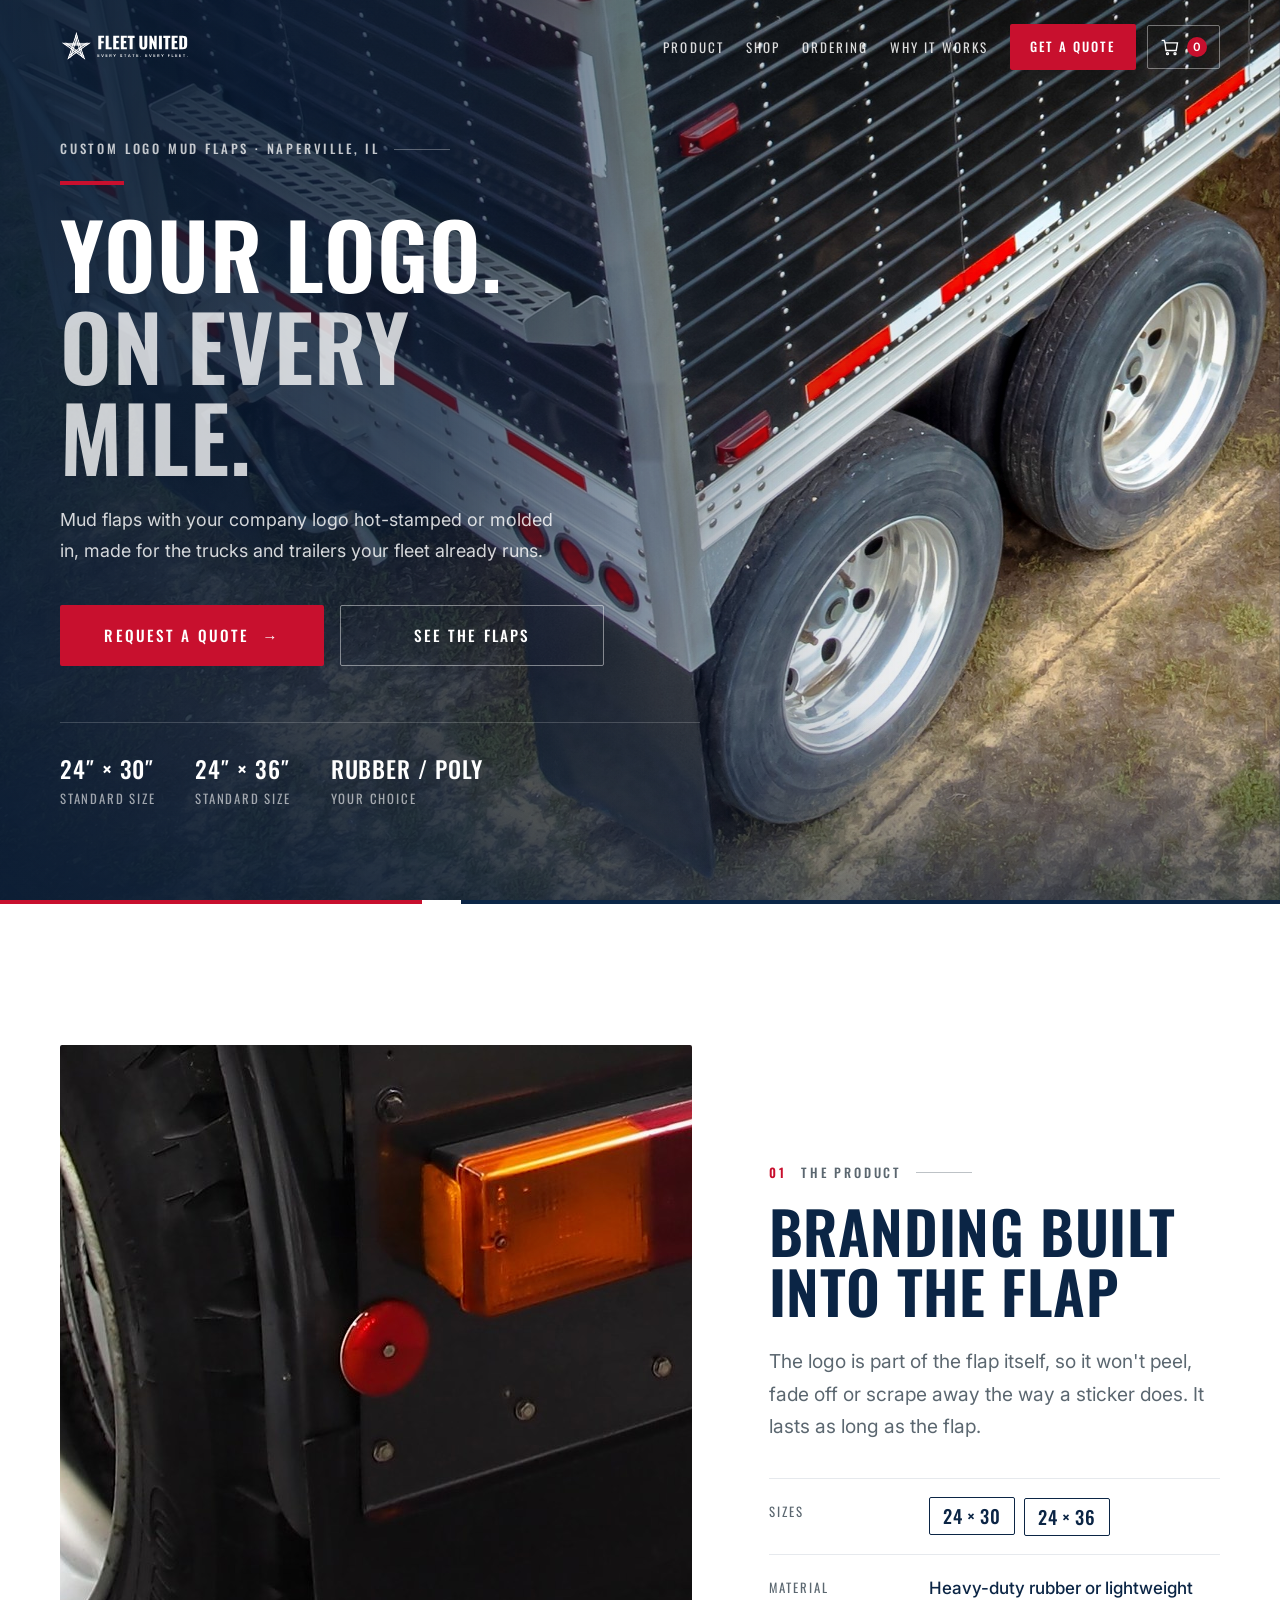
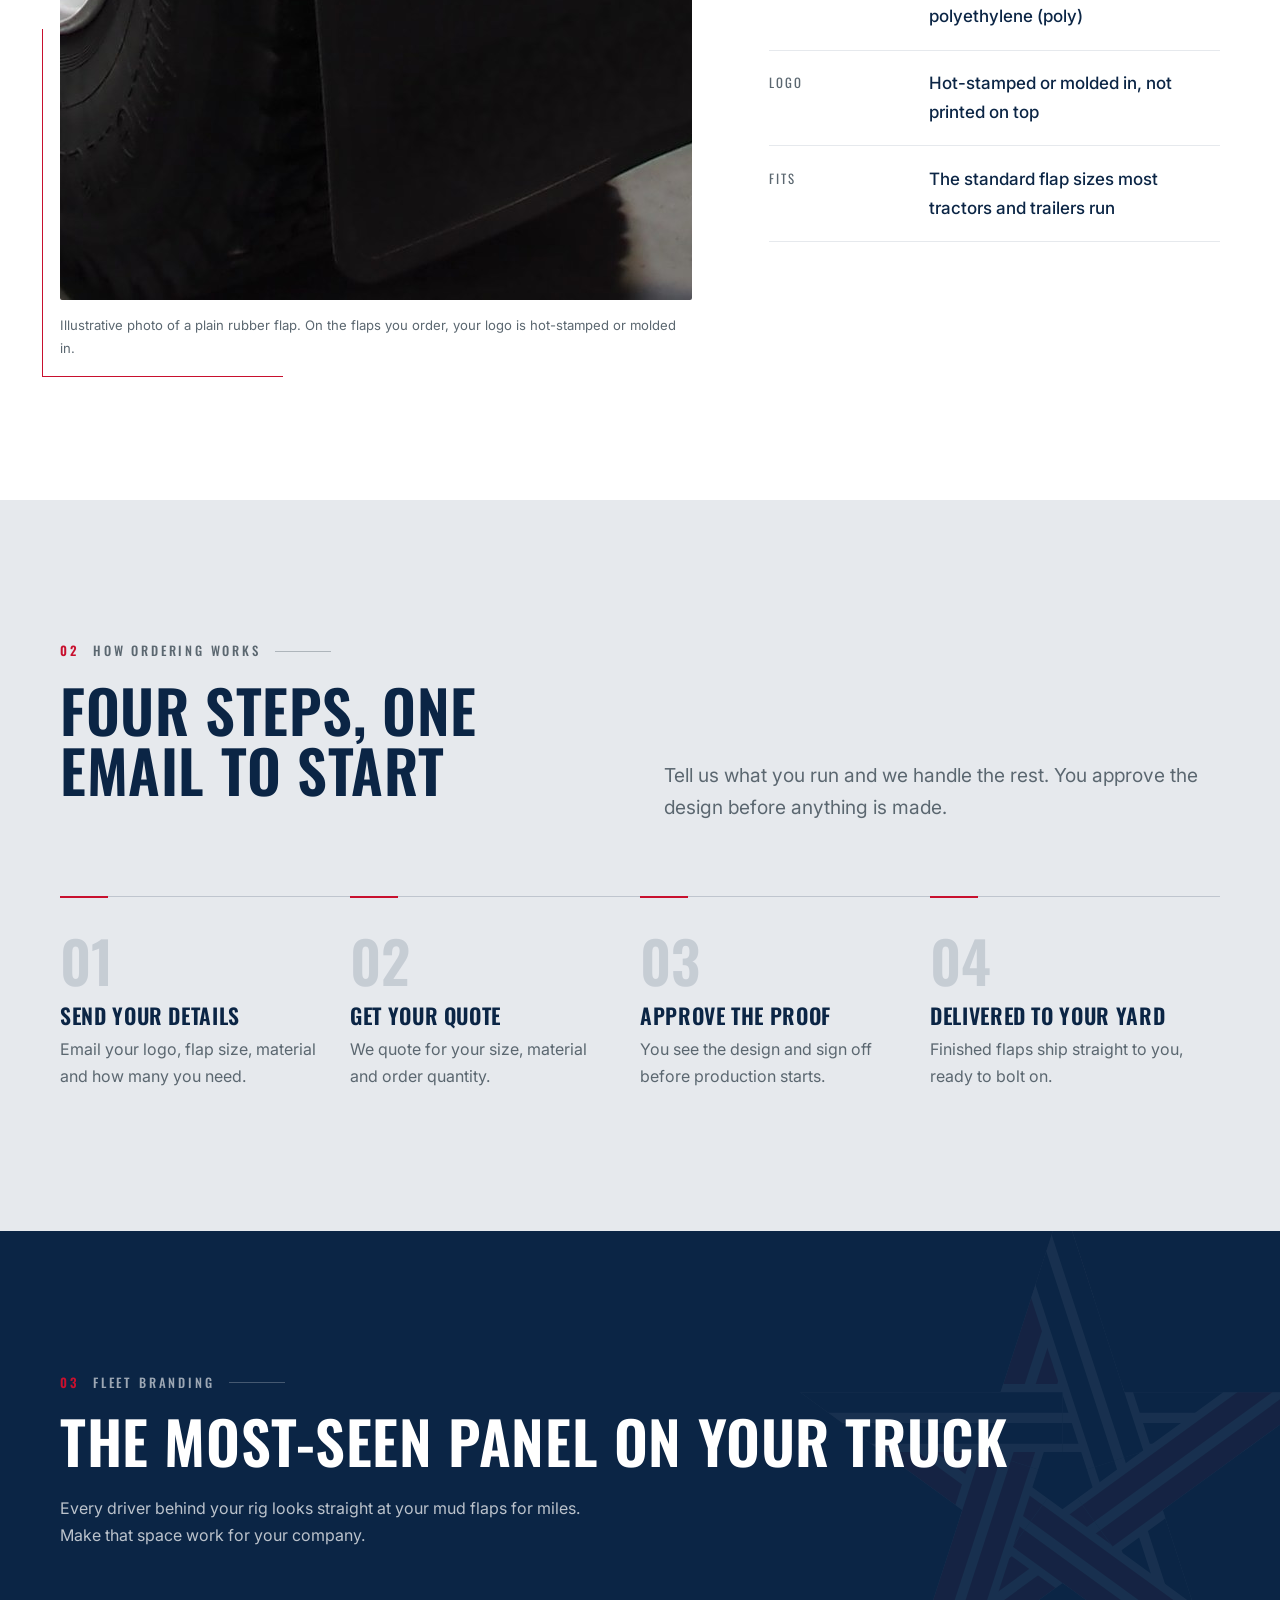
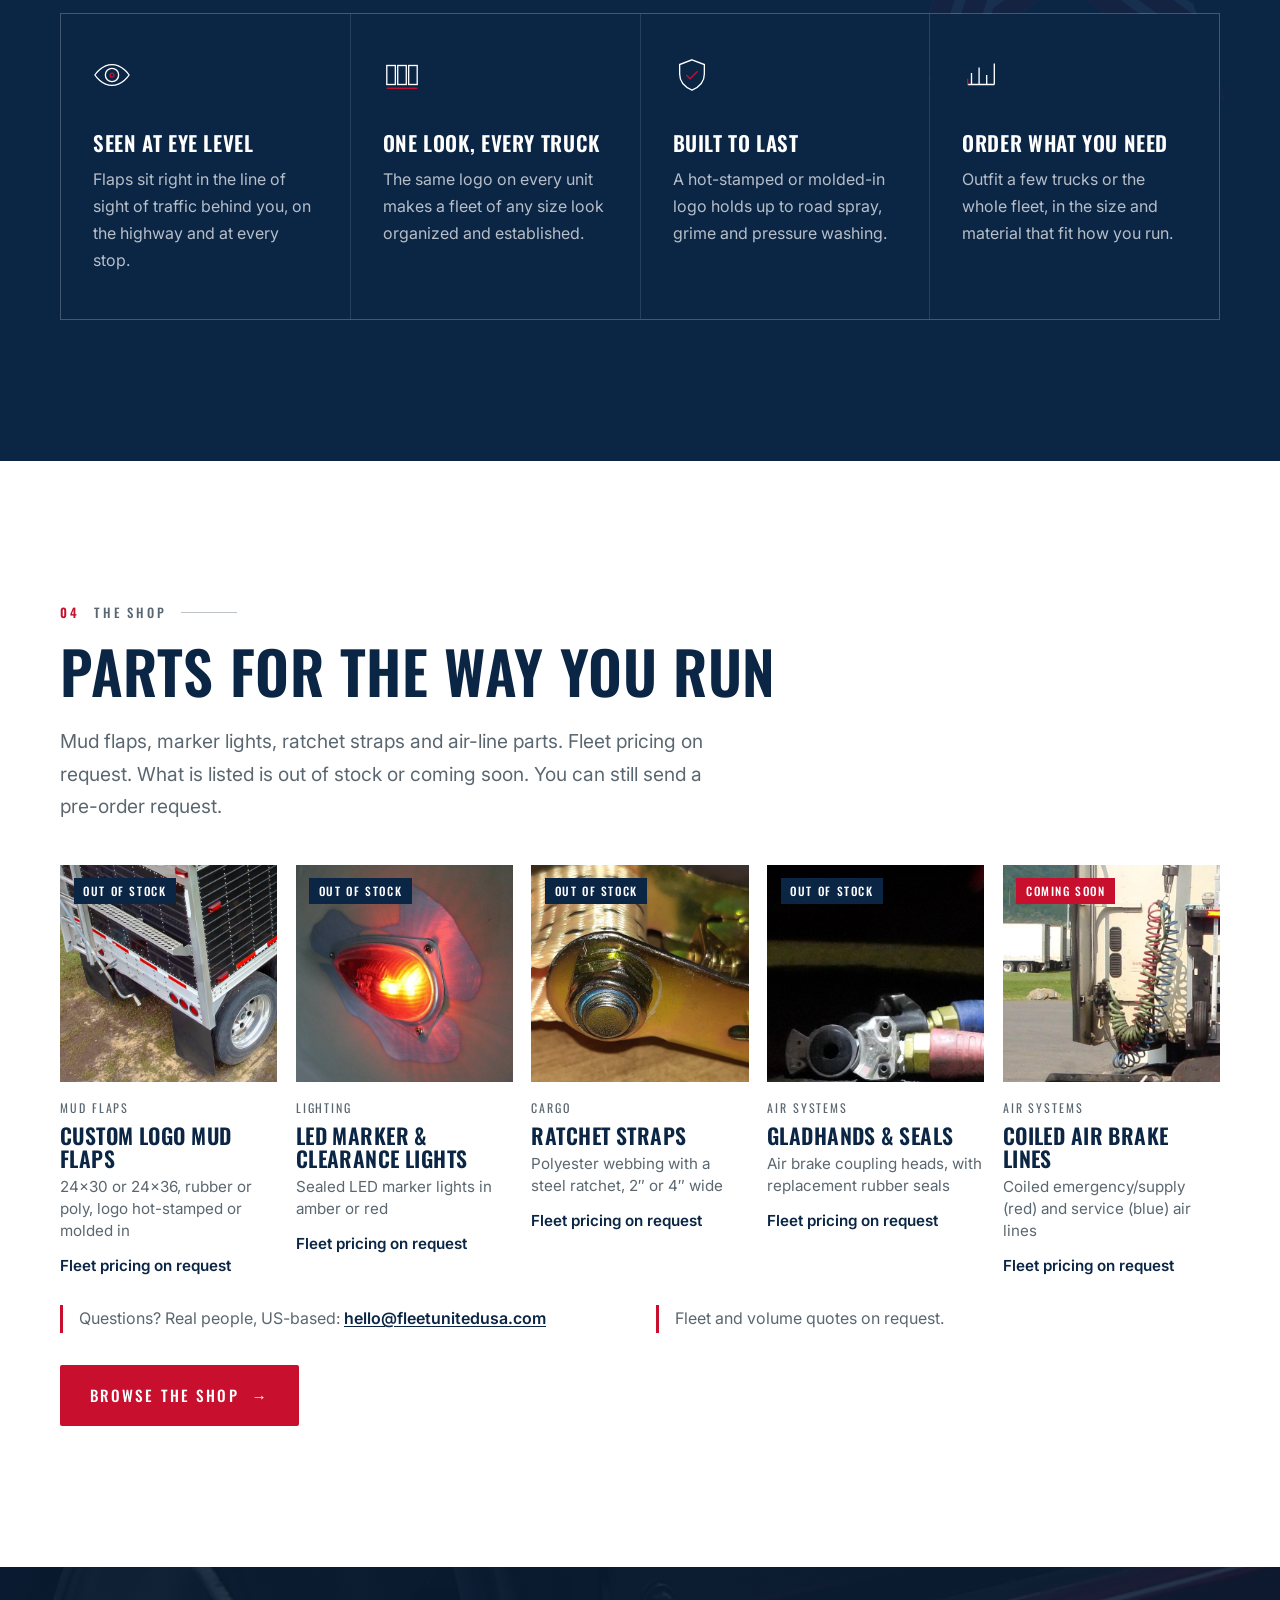
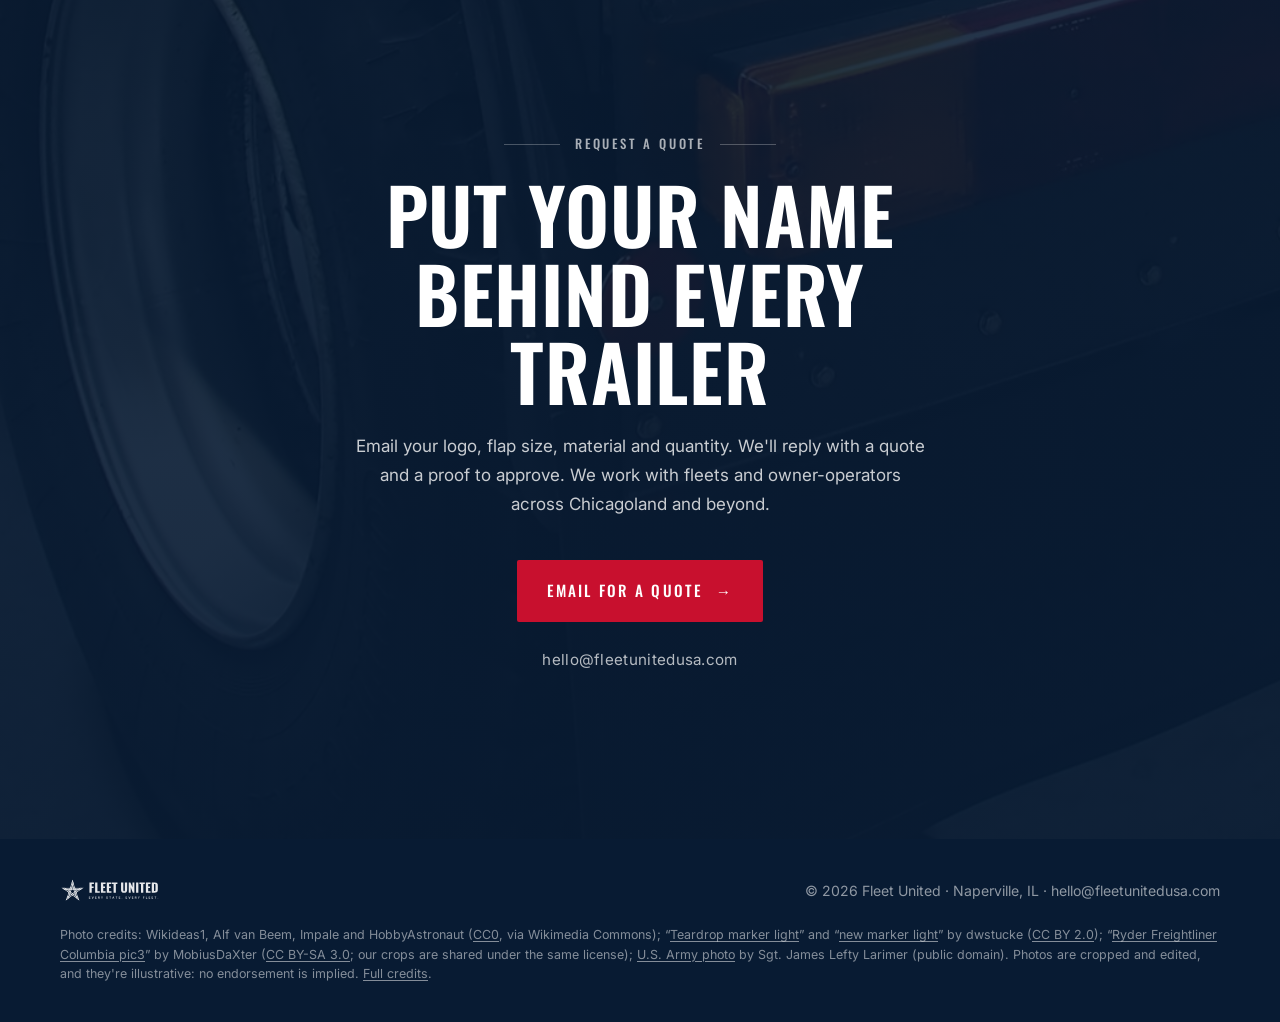
==== commit af2e2d6e: "Replace the public contact email with hello@fleetunitedusa.com. Swap every mailto link, visible addr" ====
--- a/index.html
+++ b/index.html
@@ -329,6 +329,5 @@
 </script>
 <script src="assets/catalog.js"></script>
 <script src="assets/shop.js"></script>
-<script src="/assets/chat/chat.js" defer></script>
 </body>
 </html>
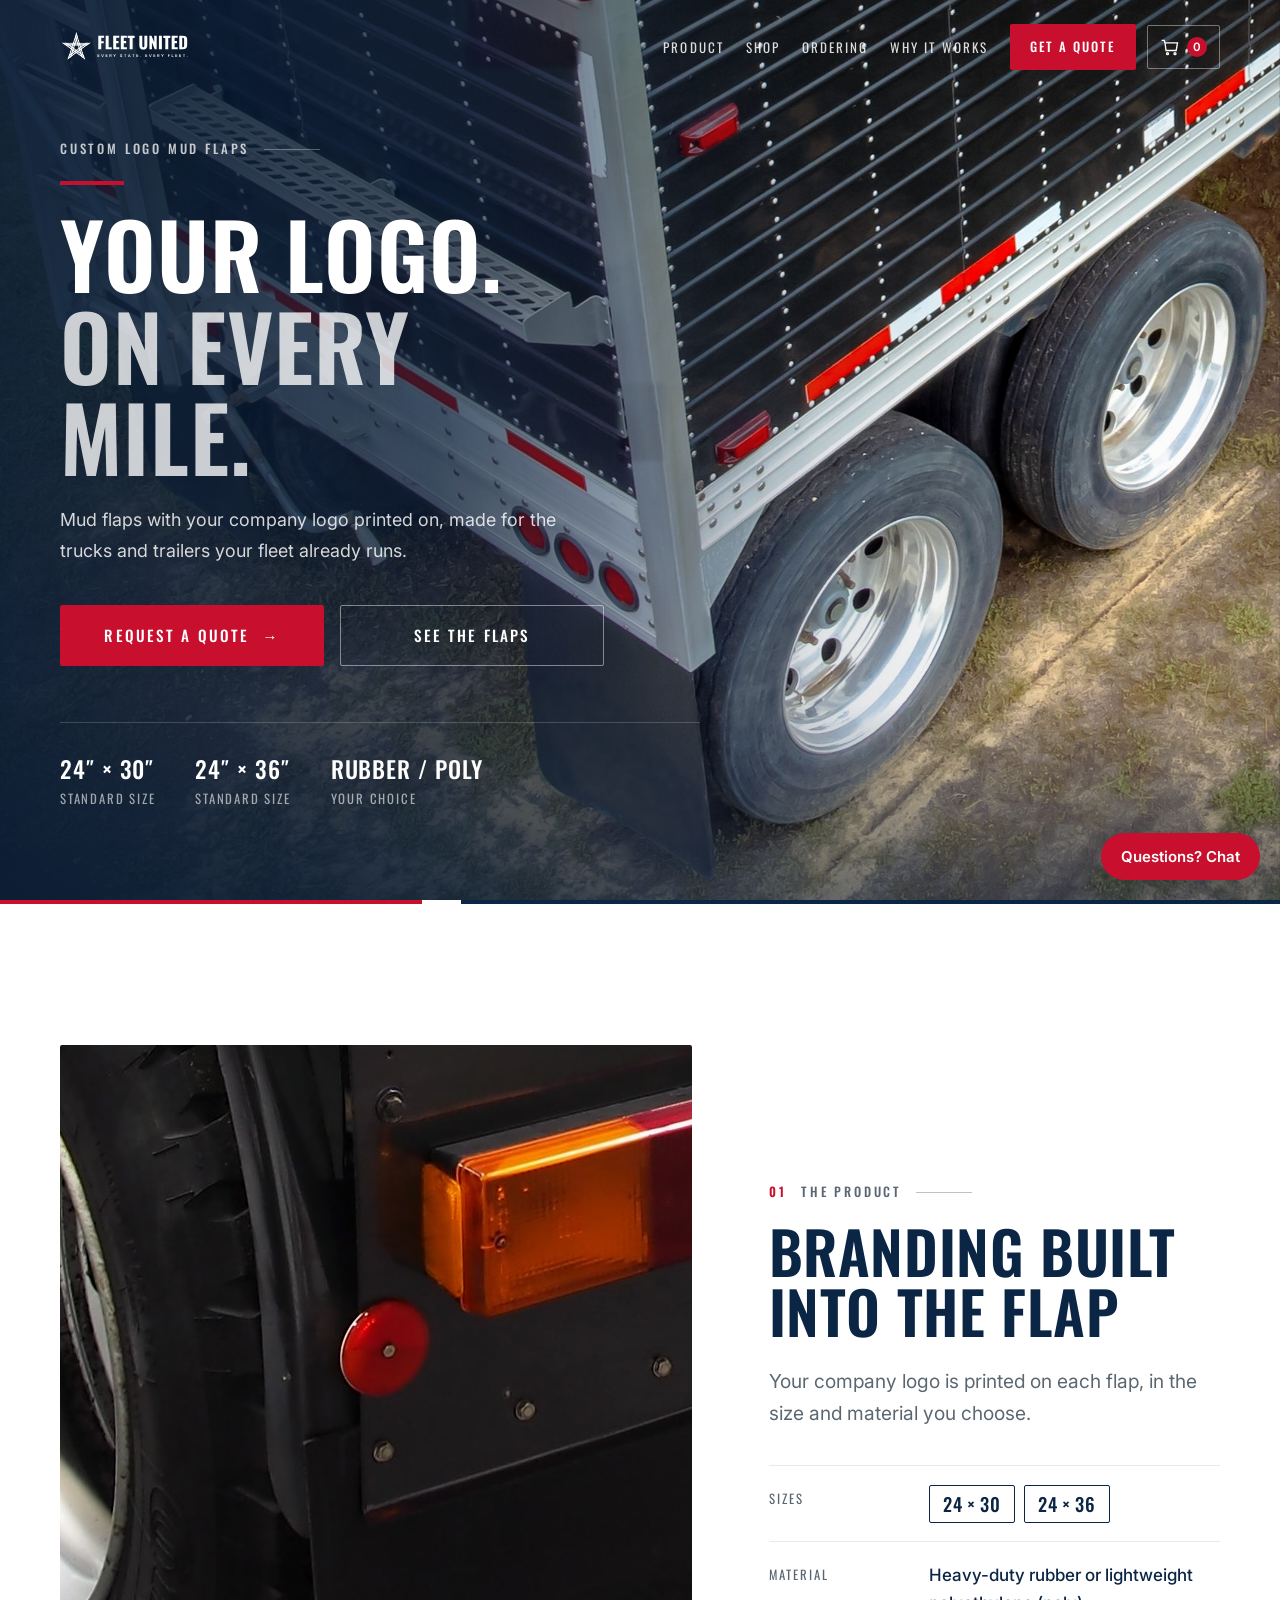
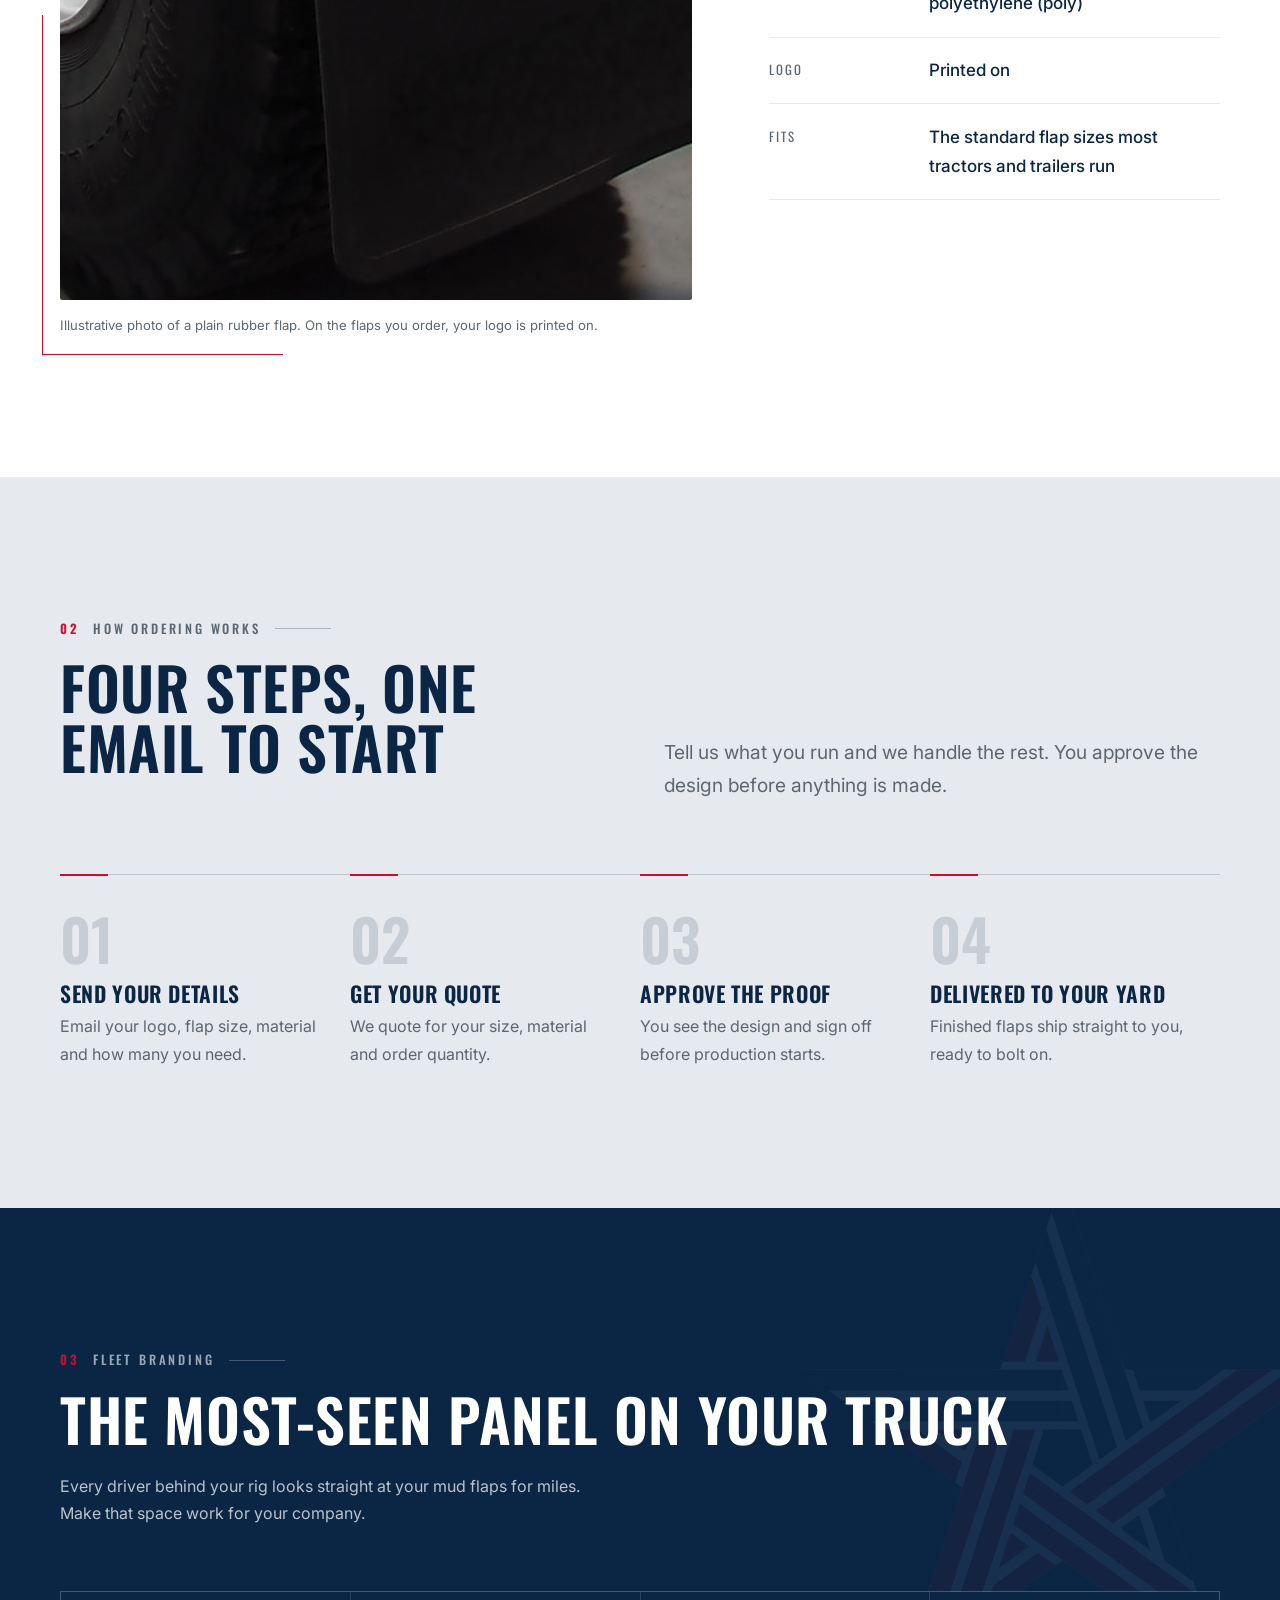
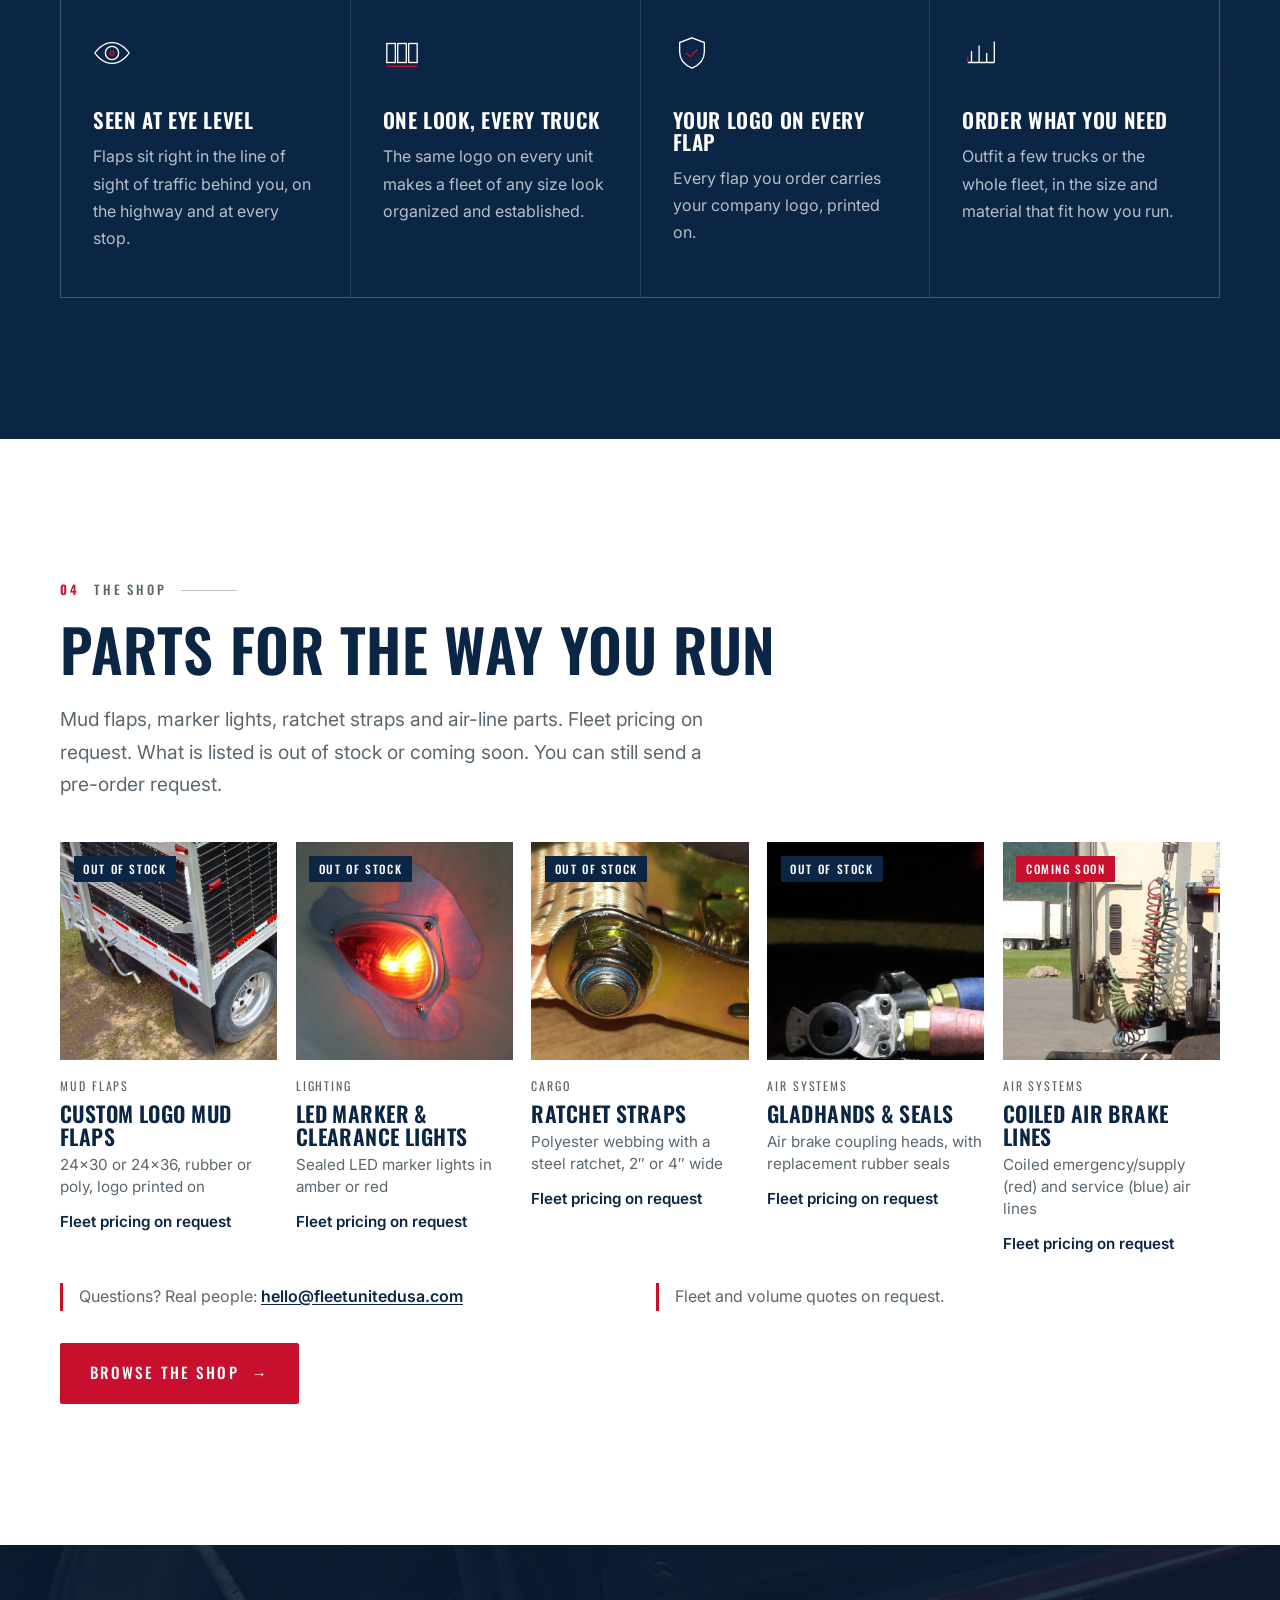
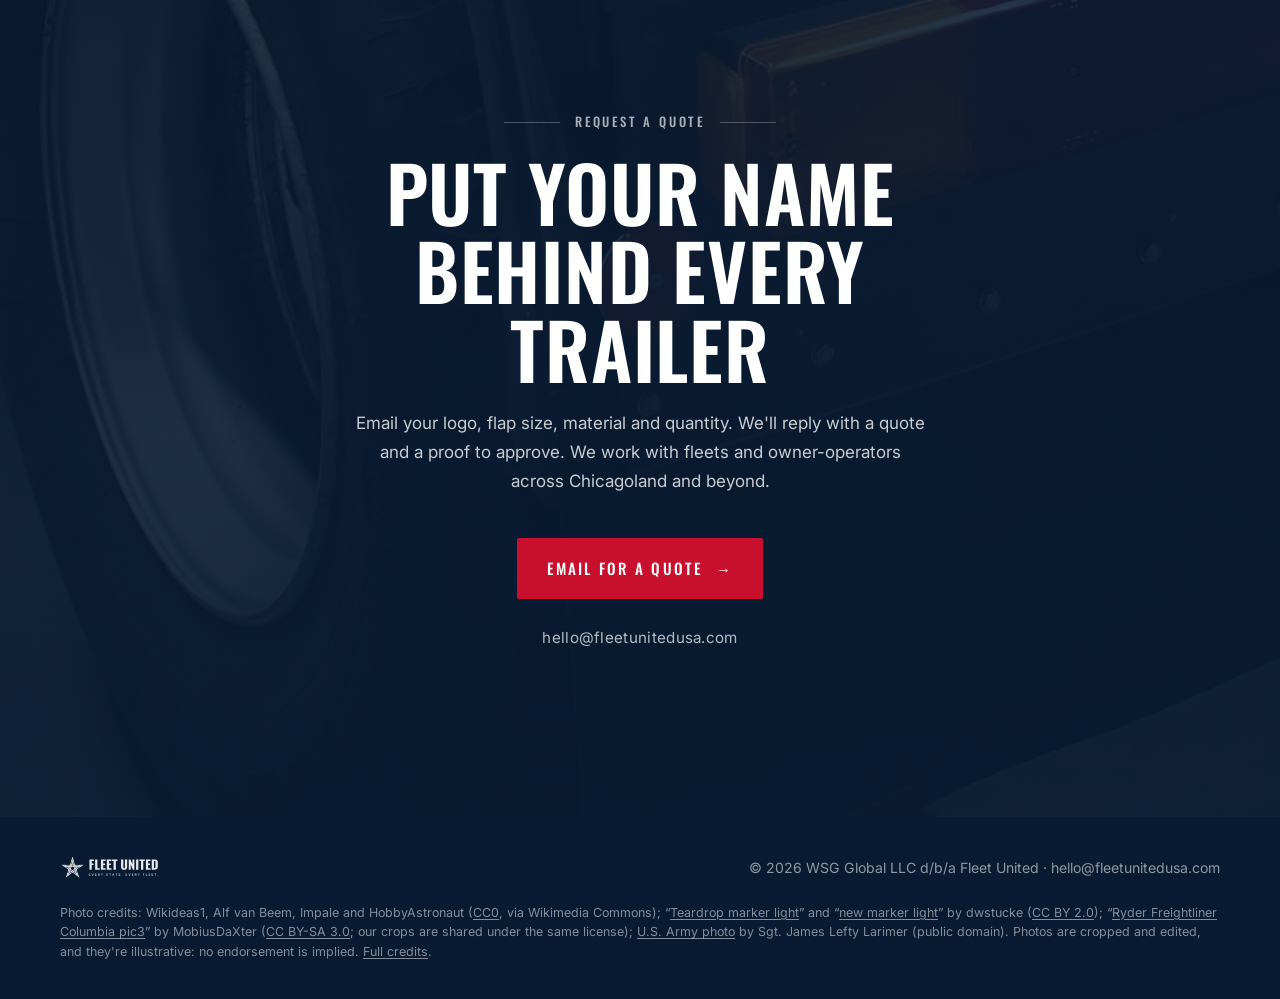
==== commit 32ad71b1: "Remove public location, durability, and compliance claims. Say the logo is printed on, use the WSG G" ====
--- a/index.html
+++ b/index.html
@@ -4,7 +4,7 @@
 <meta charset="utf-8">
 <meta name="viewport" content="width=device-width,initial-scale=1">
 <title>Fleet United | Custom Logo Mud Flaps for Fleets</title>
-<meta name="description" content="Custom logo mud flaps for trucking fleets. 24x30 and 24x36 in heavy-duty rubber or poly, with your logo hot-stamped or molded in. Naperville, IL.">
+<meta name="description" content="Custom logo mud flaps for trucking fleets. 24x30 and 24x36 in heavy-duty rubber or poly, with your logo printed on.">
 <meta property="og:title" content="Fleet United | Custom Logo Mud Flaps">
 <meta property="og:description" content="Your logo, on every mile. 24x30 and 24x36 rubber or poly flaps for your fleet.">
 <meta property="og:image" content="assets/hero-1280.jpg">
@@ -177,9 +177,9 @@
 <section class="hero" style="padding:0">
   <div class="bg" id="heroBg" role="img" aria-label="Rear of a black and aluminium grain trailer with plain black mud flaps (illustrative photo)"></div>
   <div class="wrap">
-    <div class="eyebrow rv">Custom logo mud flaps &middot; Naperville, IL</div>
+    <div class="eyebrow rv">Custom logo mud flaps</div>
     <h1 class="rv d1">Your logo. <em>On every mile.</em></h1>
-    <p class="rv d2">Mud flaps with your company logo hot-stamped or molded in, made for the trucks and trailers your fleet already runs.</p>
+    <p class="rv d2">Mud flaps with your company logo printed on, made for the trucks and trailers your fleet already runs.</p>
     <div class="ctas rv d3">
       <a class="btn" href="mailto:hello@fleetunitedusa.com?subject=Mud%20flap%20quote%20request">Request a quote <span class="arr">&rarr;</span></a>
       <a class="btn ghost" href="#product">See the flaps</a>
@@ -197,16 +197,16 @@
   <div class="wrap grid">
     <figure class="rv">
       <img src="assets/flap-closeup.jpg" alt="Plain black rubber mud flap and tail light on the rear of a tractor (illustrative photo)" loading="lazy" width="1290" height="855">
-      <figcaption>Illustrative photo of a plain rubber flap. On the flaps you order, your logo is hot-stamped or molded in.</figcaption>
+      <figcaption>Illustrative photo of a plain rubber flap. On the flaps you order, your logo is printed on.</figcaption>
     </figure>
     <div>
       <div class="eyebrow rv"><b>01</b> The product</div>
       <h2 class="rv d1">Branding built into the flap</h2>
-      <p class="lead rv d2">The logo is part of the flap itself, so it won't peel, fade off or scrape away the way a sticker does. It lasts as long as the flap.</p>
+      <p class="lead rv d2">Your company logo is printed on each flap, in the size and material you choose.</p>
       <dl class="specs rv d3">
         <div><dt>Sizes</dt><dd class="sizes"><span class="chip">24 &times; 30</span><span class="chip">24 &times; 36</span></dd></div>
         <div><dt>Material</dt><dd>Heavy-duty rubber or lightweight polyethylene (poly)</dd></div>
-        <div><dt>Logo</dt><dd>Hot-stamped or molded in, not printed on top</dd></div>
+        <div><dt>Logo</dt><dd>Printed on</dd></div>
         <div><dt>Fits</dt><dd>The standard flap sizes most tractors and trailers run</dd></div>
       </dl>
     </div>
@@ -237,7 +237,7 @@
     <div class="cards">
       <div class="card rv"><svg class="ic" viewBox="0 0 40 40"><circle cx="20" cy="20" r="7"/><path d="M2 20s7-11 18-11 18 11 18 11-7 11-18 11S2 20 2 20z"/><circle class="r" cx="20" cy="20" r="2"/></svg><h3>Seen at eye level</h3><p>Flaps sit right in the line of sight of traffic behind you, on the highway and at every stop.</p></div>
       <div class="card rv d1"><svg class="ic" viewBox="0 0 40 40"><rect x="4" y="10" width="9" height="20"/><rect x="15.5" y="10" width="9" height="20"/><rect x="27" y="10" width="9" height="20"/><path class="r" d="M4 34h32"/></svg><h3>One look, every truck</h3><p>The same logo on every unit makes a fleet of any size look organized and established.</p></div>
-      <div class="card rv d2"><svg class="ic" viewBox="0 0 40 40"><path d="M20 4l13 5v10c0 9-6 14-13 17C13 33 7 28 7 19V9z"/><path class="r" d="M14 20l4 4 8-8"/></svg><h3>Built to last</h3><p>A hot-stamped or molded-in logo holds up to road spray, grime and pressure washing.</p></div>
+      <div class="card rv d2"><svg class="ic" viewBox="0 0 40 40"><path d="M20 4l13 5v10c0 9-6 14-13 17C13 33 7 28 7 19V9z"/><path class="r" d="M14 20l4 4 8-8"/></svg><h3>Your logo on every flap</h3><p>Every flap you order carries your company logo, printed on.</p></div>
       <div class="card rv d3"><svg class="ic" viewBox="0 0 40 40"><path d="M6 30h28M10 30V18M18 30V12M26 30V20M34 30V8"/><path class="r" d="M6 30V24"/></svg><h3>Order what you need</h3><p>Outfit a few trucks or the whole fleet, in the size and material that fit how you run.</p></div>
     </div>
   </div>
@@ -252,7 +252,7 @@
       <li>
         <a class="pcard" href="shop/mud-flaps/">
           <span class="pcard-media"><img src="assets/products/mud-flaps-600.jpg" alt="Rear of a grain hopper trailer with plain black rubber mud flaps behind the wheels (illustrative photo)" width="600" height="600"><span class="badge">Out of stock</span></span>
-          <span class="pcard-body"><span class="pcard-kicker">Mud flaps</span><h3 class="pcard-title">Custom Logo Mud Flaps</h3><span class="pcard-spec">24×30 or 24×36, rubber or poly, logo hot-stamped or molded in</span><span class="pcard-price">Fleet pricing on request</span></span>
+          <span class="pcard-body"><span class="pcard-kicker">Mud flaps</span><h3 class="pcard-title">Custom Logo Mud Flaps</h3><span class="pcard-spec">24×30 or 24×36, rubber or poly, logo printed on</span><span class="pcard-price">Fleet pricing on request</span></span>
         </a>
       </li>
       <li>
@@ -281,7 +281,7 @@
       </li>
     </ul>
     <ul class="trust-row">
-      <li>Questions? Real people, US-based: <a href="mailto:hello@fleetunitedusa.com">hello@fleetunitedusa.com</a></li>
+      <li>Questions? Real people: <a href="mailto:hello@fleetunitedusa.com">hello@fleetunitedusa.com</a></li>
       <li>Fleet and volume quotes on request.</li>
     </ul>
     <a class="btn" href="shop/">Browse the shop <span class="arr">&rarr;</span></a>
@@ -303,7 +303,7 @@
 <footer>
   <div class="wrap">
     <img src="assets/fleet-united-horizontal-white.svg" alt="Fleet United">
-    <span>&copy; 2026 Fleet United &middot; Naperville, IL &middot; <a href="mailto:hello@fleetunitedusa.com">hello@fleetunitedusa.com</a></span>
+    <span>&copy; 2026 WSG Global LLC d/b/a Fleet United &middot; <a href="mailto:hello@fleetunitedusa.com">hello@fleetunitedusa.com</a></span>
     <p class="credits">Photo credits: Wikideas1, Alf van Beem, Impale and HobbyAstronaut (<a href="https://creativecommons.org/publicdomain/zero/1.0/" rel="license">CC0</a>, via Wikimedia Commons); &ldquo;<a href="https://www.flickr.com/photos/98027690@N00/2644008029">Teardrop marker light</a>&rdquo; and &ldquo;<a href="https://www.flickr.com/photos/98027690@N00/2626906332">new marker light</a>&rdquo; by dwstucke (<a href="https://creativecommons.org/licenses/by/2.0/" rel="license">CC BY 2.0</a>); &ldquo;<a href="https://commons.wikimedia.org/wiki/File:Ryder_Freightliner_Columbia_pic3.jpg">Ryder Freightliner Columbia pic3</a>&rdquo; by MobiusDaXter (<a href="https://creativecommons.org/licenses/by-sa/3.0/" rel="license">CC BY-SA 3.0</a>; our crops are shared under the same license); <a href="https://commons.wikimedia.org/wiki/File:Atlas_Soldiers_Conduct_Vehicle_Recovery_Operation_(8949833).jpg">U.S. Army photo</a> by Sgt. James Lefty Larimer (public domain). Photos are cropped and edited, and they're illustrative: no endorsement is implied. <a href="/assets/products/CREDITS.md">Full credits</a>.</p>
   </div>
 </footer>
@@ -329,5 +329,6 @@
 </script>
 <script src="assets/catalog.js"></script>
 <script src="assets/shop.js"></script>
+<script src="/assets/chat/chat.js" defer></script>
 </body>
 </html>
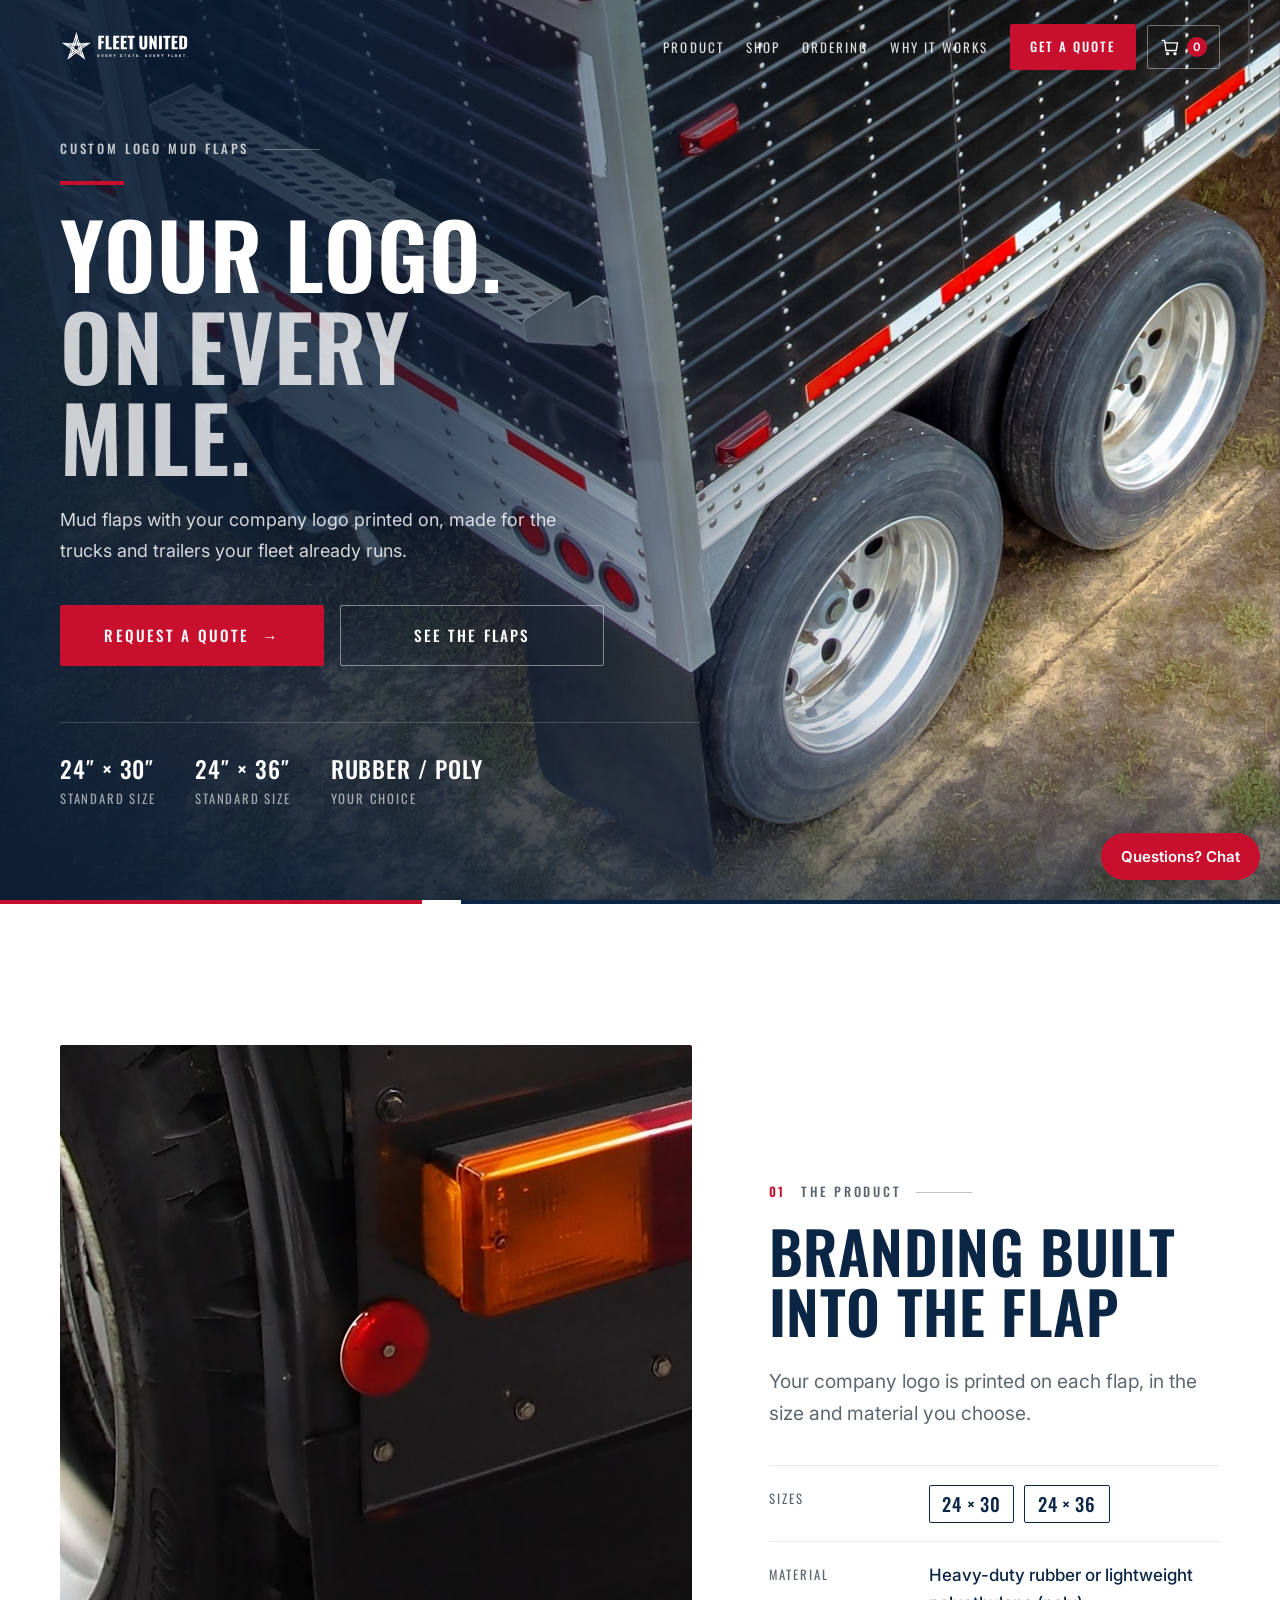
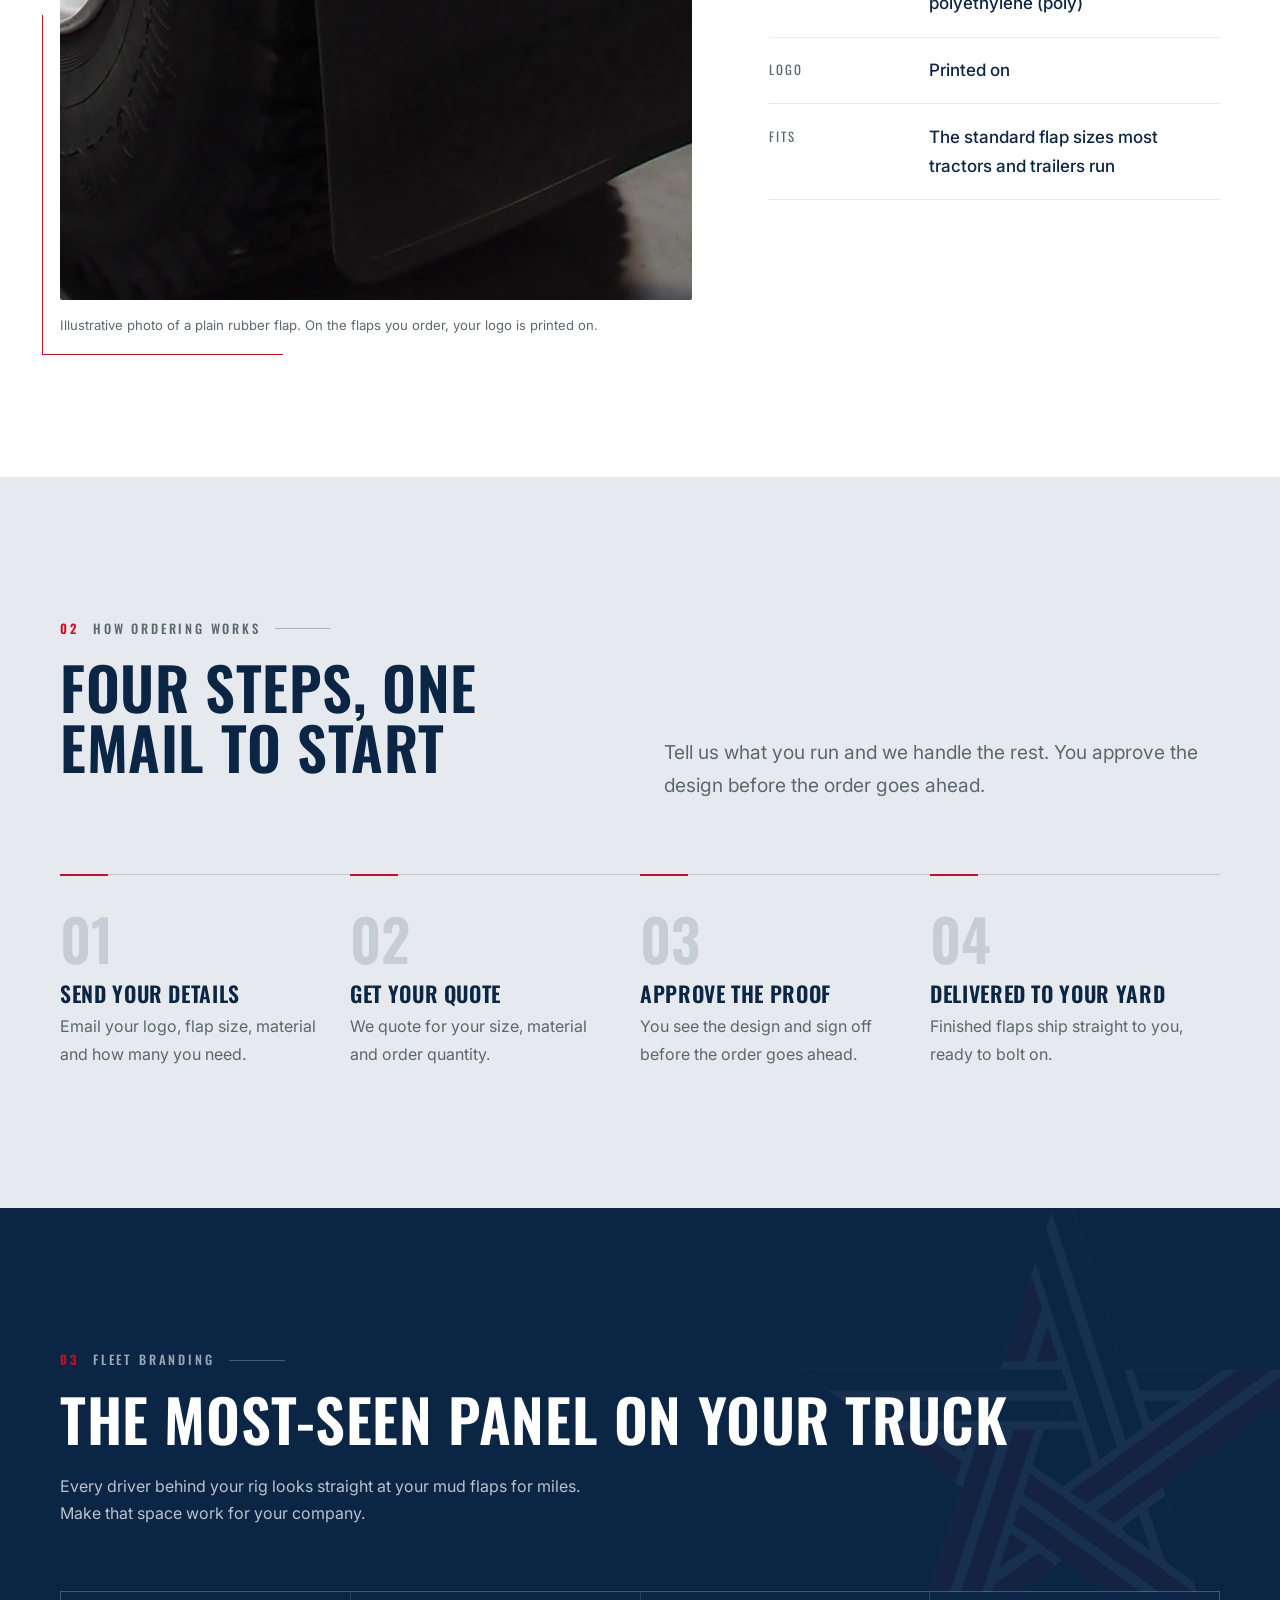
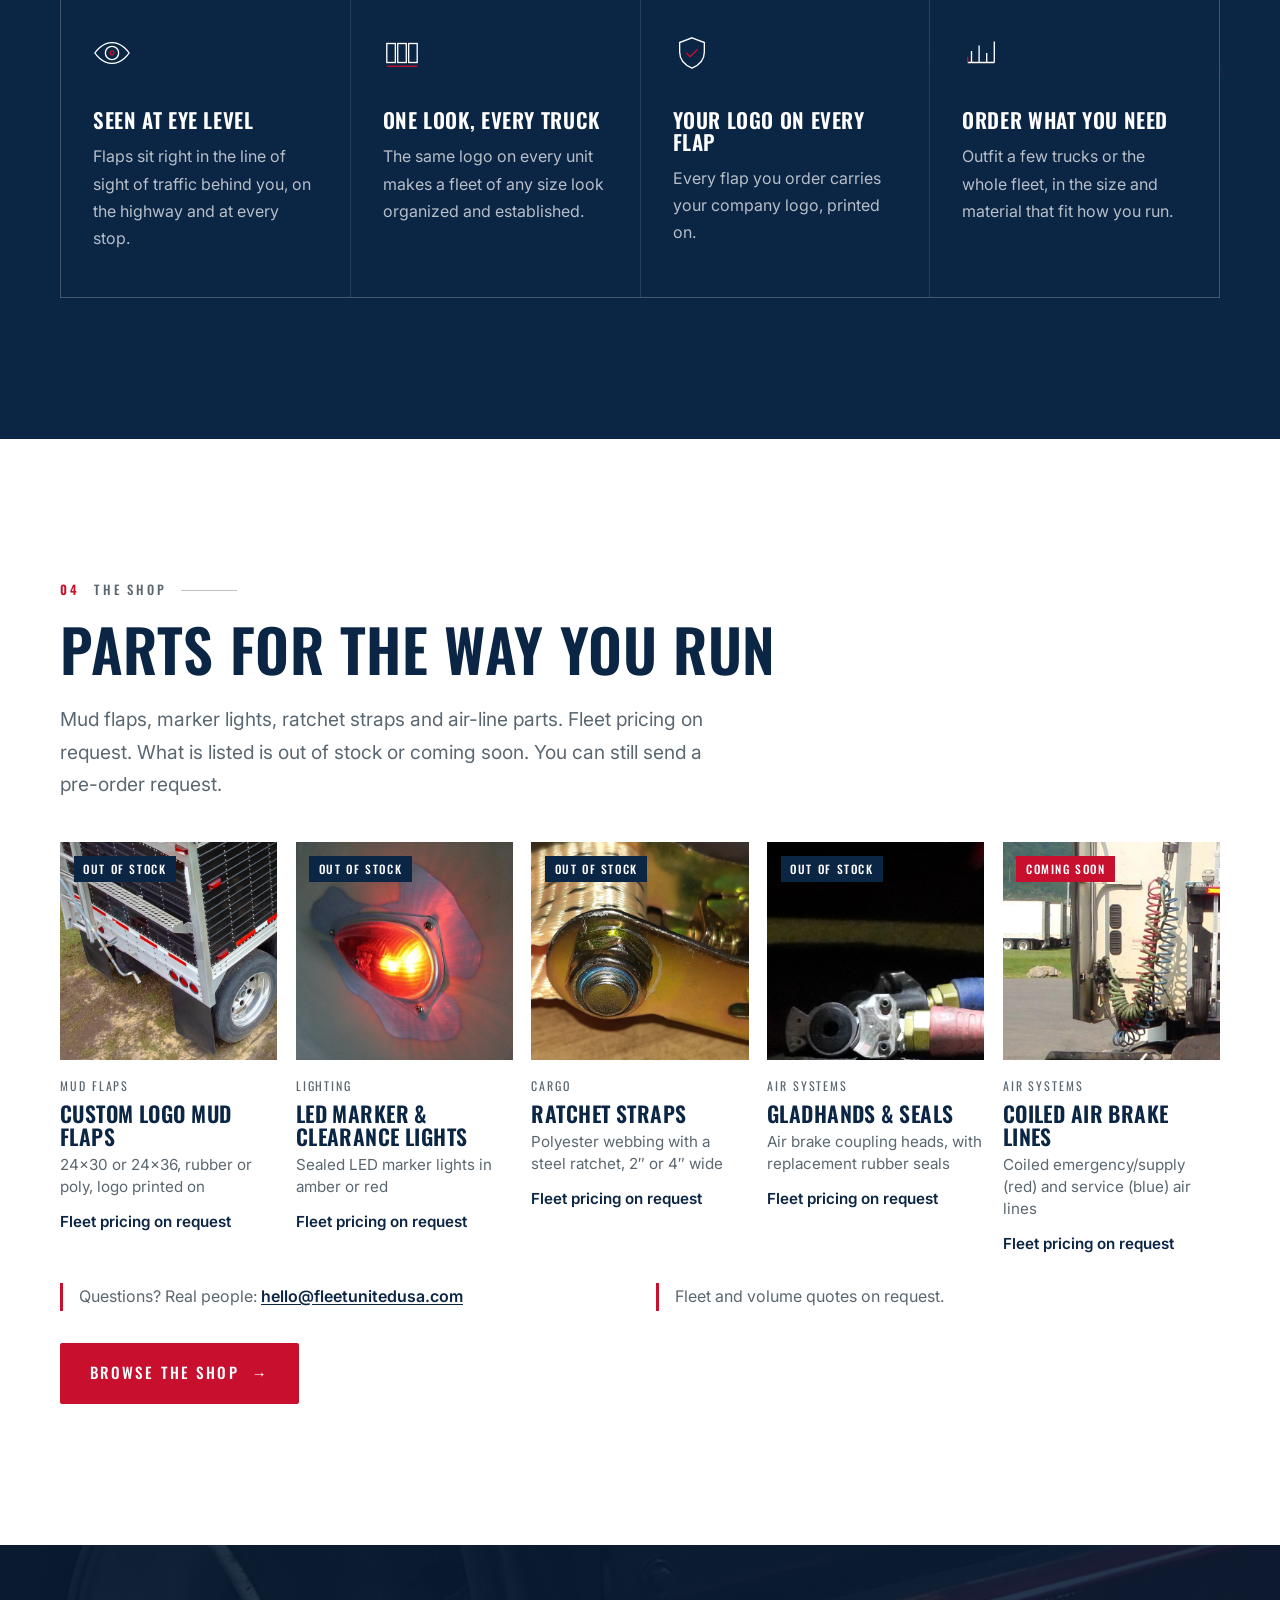
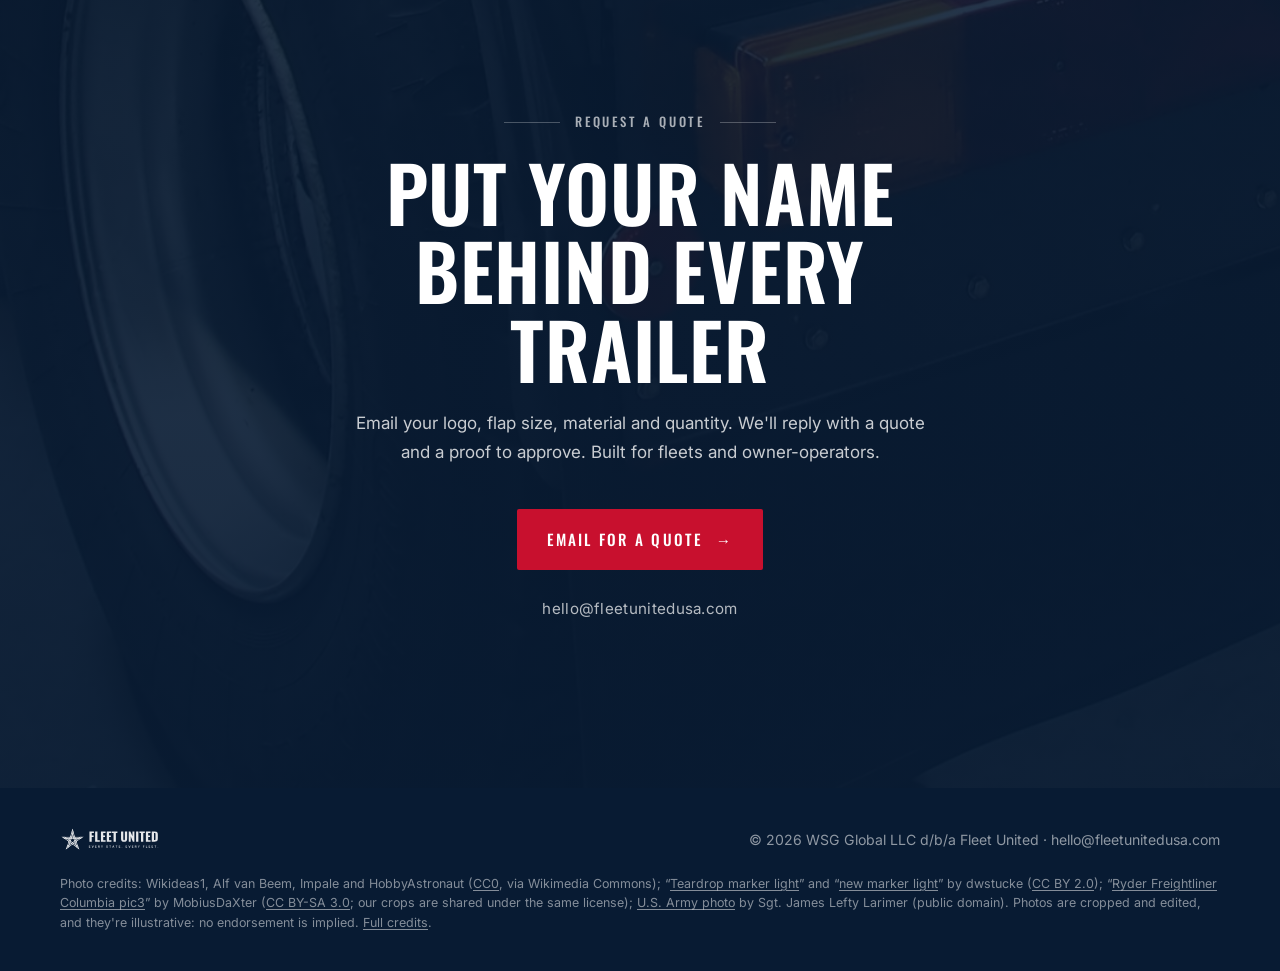
==== commit c8fac555: "Remove local-presence and manufacturing claims, and label the chat as automated. Chat answers no lon" ====
--- a/index.html
+++ b/index.html
@@ -217,12 +217,12 @@
   <div class="wrap">
     <div class="head">
       <div><div class="eyebrow rv"><b>02</b> How ordering works</div><h2 class="rv d1">Four steps, one email to start</h2></div>
-      <p class="lead rv d2">Tell us what you run and we handle the rest. You approve the design before anything is made.</p>
+      <p class="lead rv d2">Tell us what you run and we handle the rest. You approve the design before the order goes ahead.</p>
     </div>
     <ol class="steps">
       <li class="rv"><div class="n">01</div><h3>Send your details</h3><p>Email your logo, flap size, material and how many you need.</p></li>
       <li class="rv d1"><div class="n">02</div><h3>Get your quote</h3><p>We quote for your size, material and order quantity.</p></li>
-      <li class="rv d2"><div class="n">03</div><h3>Approve the proof</h3><p>You see the design and sign off before production starts.</p></li>
+      <li class="rv d2"><div class="n">03</div><h3>Approve the proof</h3><p>You see the design and sign off before the order goes ahead.</p></li>
       <li class="rv d3"><div class="n">04</div><h3>Delivered to your yard</h3><p>Finished flaps ship straight to you, ready to bolt on.</p></li>
     </ol>
   </div>
@@ -293,7 +293,7 @@
   <div class="wrap">
     <div class="eyebrow rv">Request a quote</div>
     <h2 class="rv d1">Put your name behind every trailer</h2>
-    <p class="rv d2">Email your logo, flap size, material and quantity. We'll reply with a quote and a proof to approve. We work with fleets and owner-operators across Chicagoland and beyond.</p>
+    <p class="rv d2">Email your logo, flap size, material and quantity. We'll reply with a quote and a proof to approve. Built for fleets and owner-operators.</p>
     <a class="btn rv d3" href="mailto:hello@fleetunitedusa.com?subject=Mud%20flap%20quote%20request&amp;body=Company%3A%0ALogo%3A%20(attached)%0AFlap%20size%20(24x30%20or%2024x36)%3A%0AMaterial%20(rubber%20or%20poly)%3A%0AQuantity%3A%0A">Email for a quote <span class="arr">&rarr;</span></a>
     <a class="mail rv d3" href="mailto:hello@fleetunitedusa.com">hello@fleetunitedusa.com</a>
   </div>
@@ -304,6 +304,7 @@
   <div class="wrap">
     <img src="assets/fleet-united-horizontal-white.svg" alt="Fleet United">
     <span>&copy; 2026 WSG Global LLC d/b/a Fleet United &middot; <a href="mailto:hello@fleetunitedusa.com">hello@fleetunitedusa.com</a></span>
+    <!-- <a href="/privacy/">Privacy Policy</a> -->
     <p class="credits">Photo credits: Wikideas1, Alf van Beem, Impale and HobbyAstronaut (<a href="https://creativecommons.org/publicdomain/zero/1.0/" rel="license">CC0</a>, via Wikimedia Commons); &ldquo;<a href="https://www.flickr.com/photos/98027690@N00/2644008029">Teardrop marker light</a>&rdquo; and &ldquo;<a href="https://www.flickr.com/photos/98027690@N00/2626906332">new marker light</a>&rdquo; by dwstucke (<a href="https://creativecommons.org/licenses/by/2.0/" rel="license">CC BY 2.0</a>); &ldquo;<a href="https://commons.wikimedia.org/wiki/File:Ryder_Freightliner_Columbia_pic3.jpg">Ryder Freightliner Columbia pic3</a>&rdquo; by MobiusDaXter (<a href="https://creativecommons.org/licenses/by-sa/3.0/" rel="license">CC BY-SA 3.0</a>; our crops are shared under the same license); <a href="https://commons.wikimedia.org/wiki/File:Atlas_Soldiers_Conduct_Vehicle_Recovery_Operation_(8949833).jpg">U.S. Army photo</a> by Sgt. James Lefty Larimer (public domain). Photos are cropped and edited, and they're illustrative: no endorsement is implied. <a href="/assets/products/CREDITS.md">Full credits</a>.</p>
   </div>
 </footer>
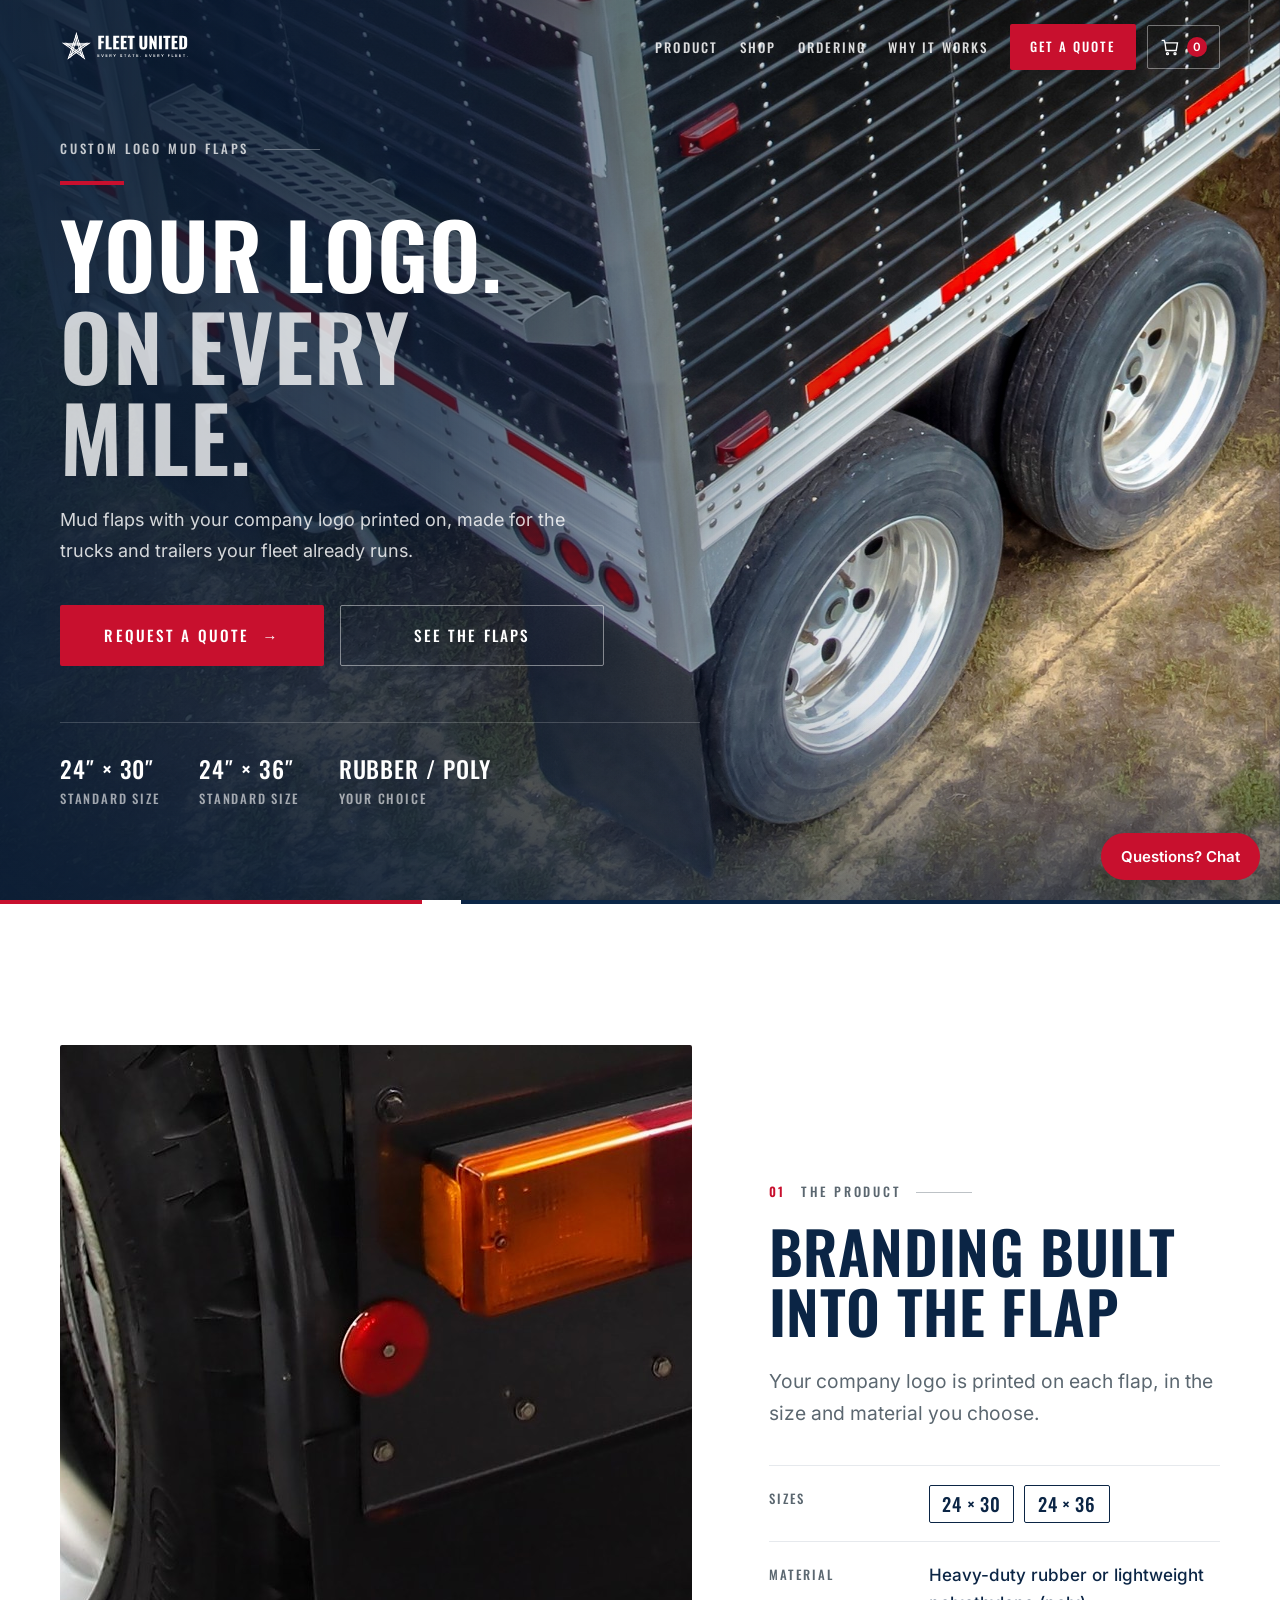
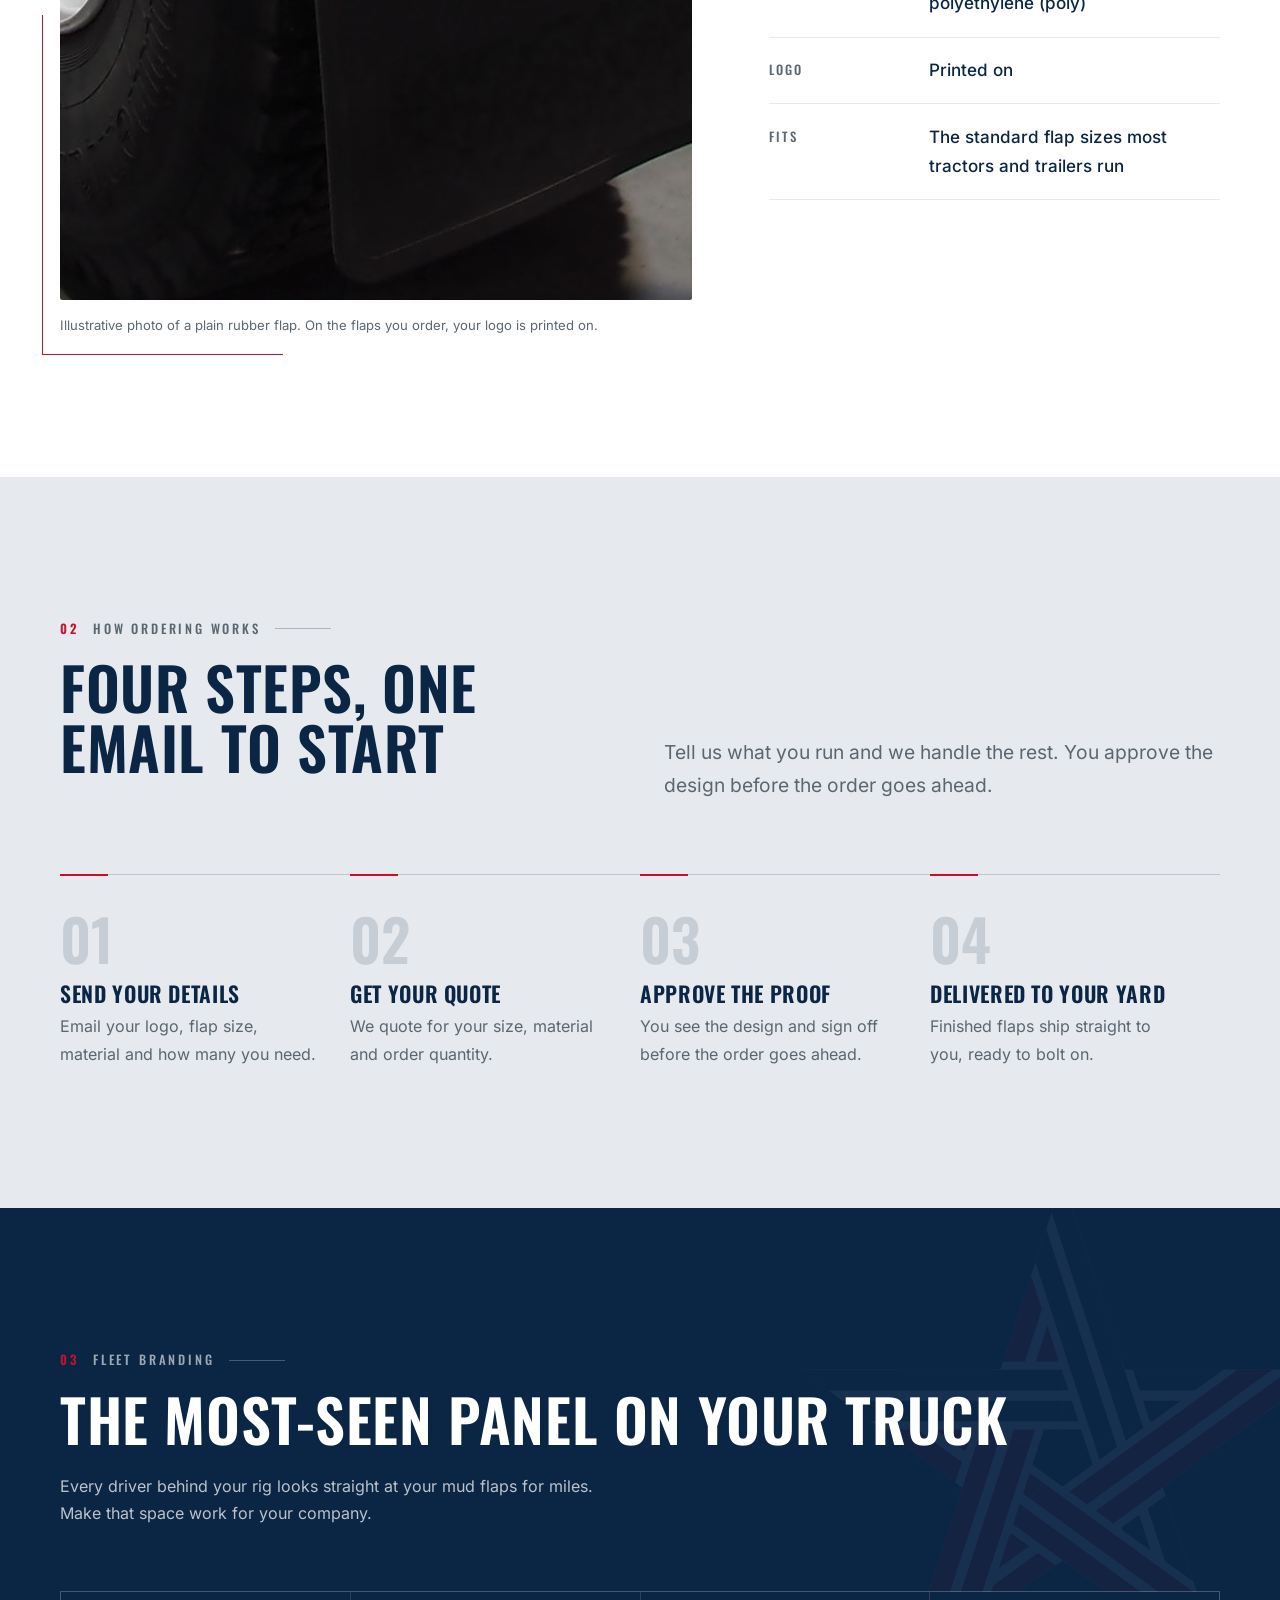
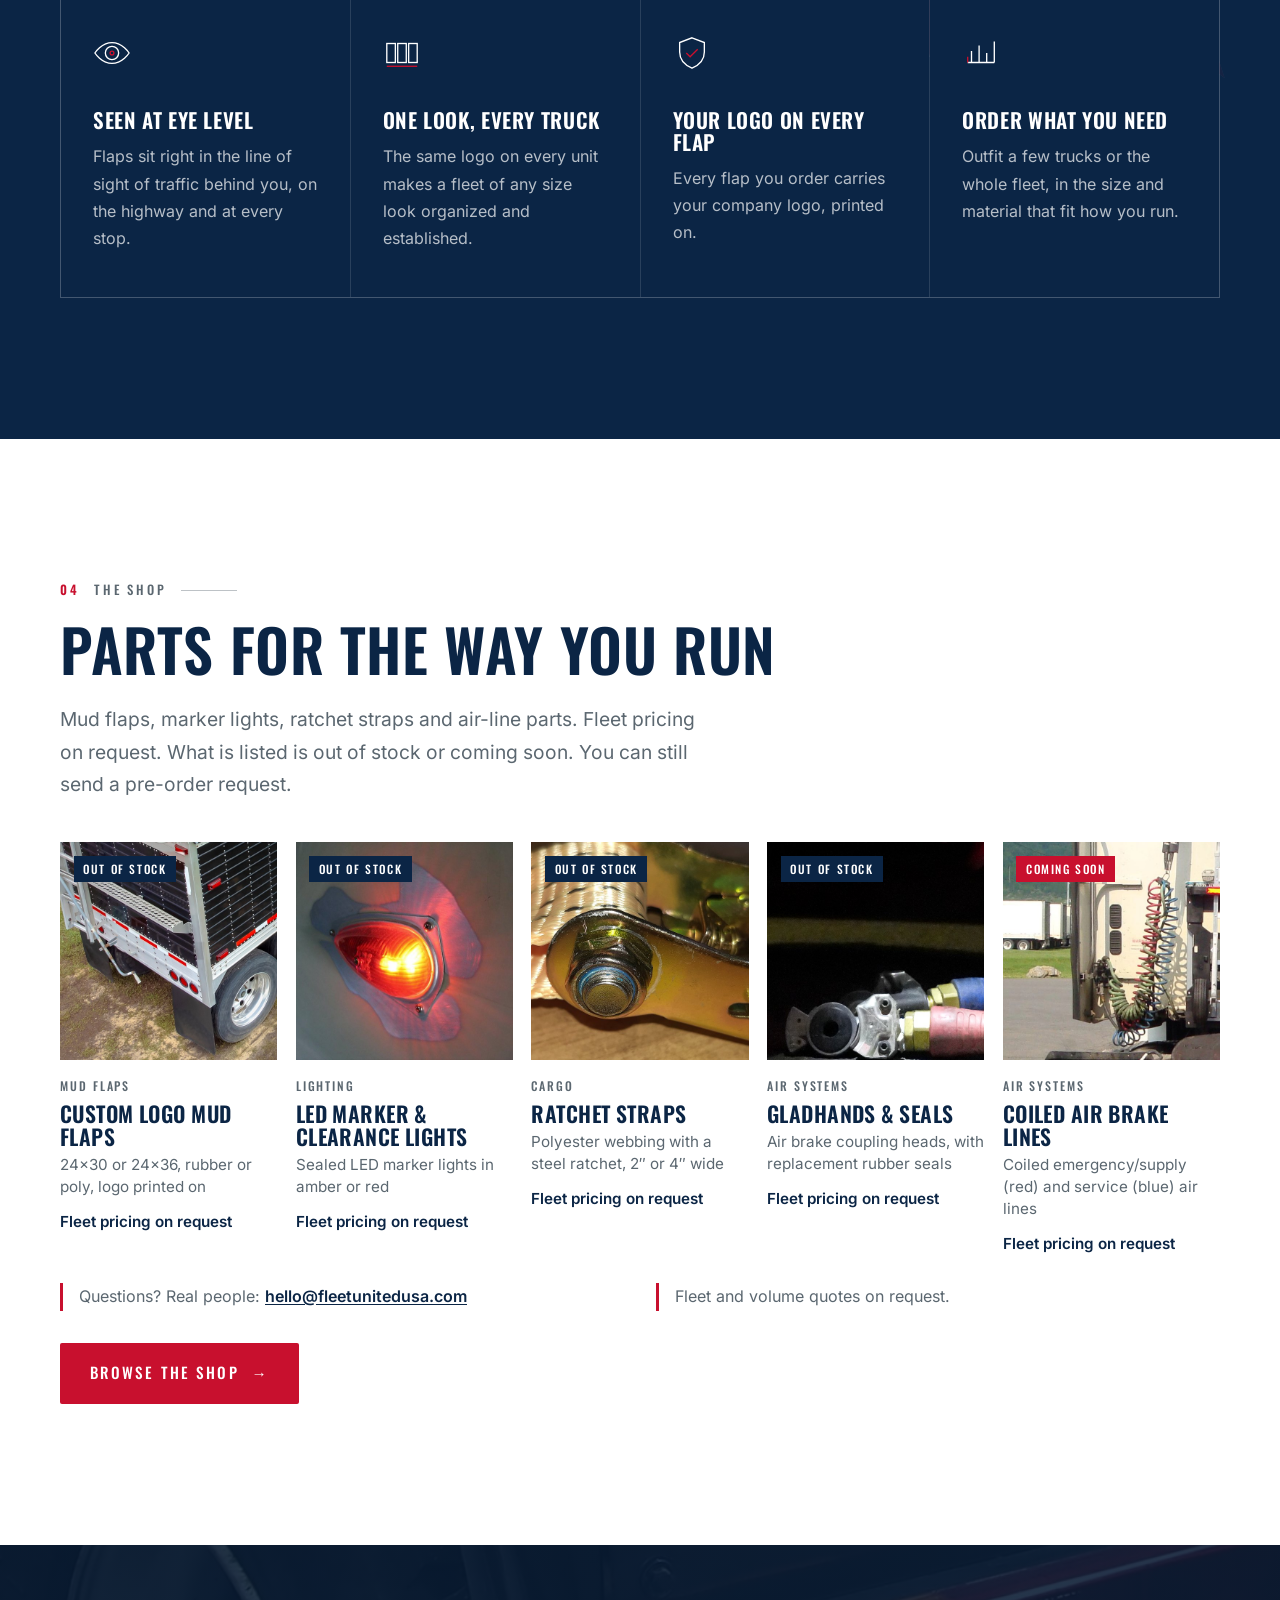
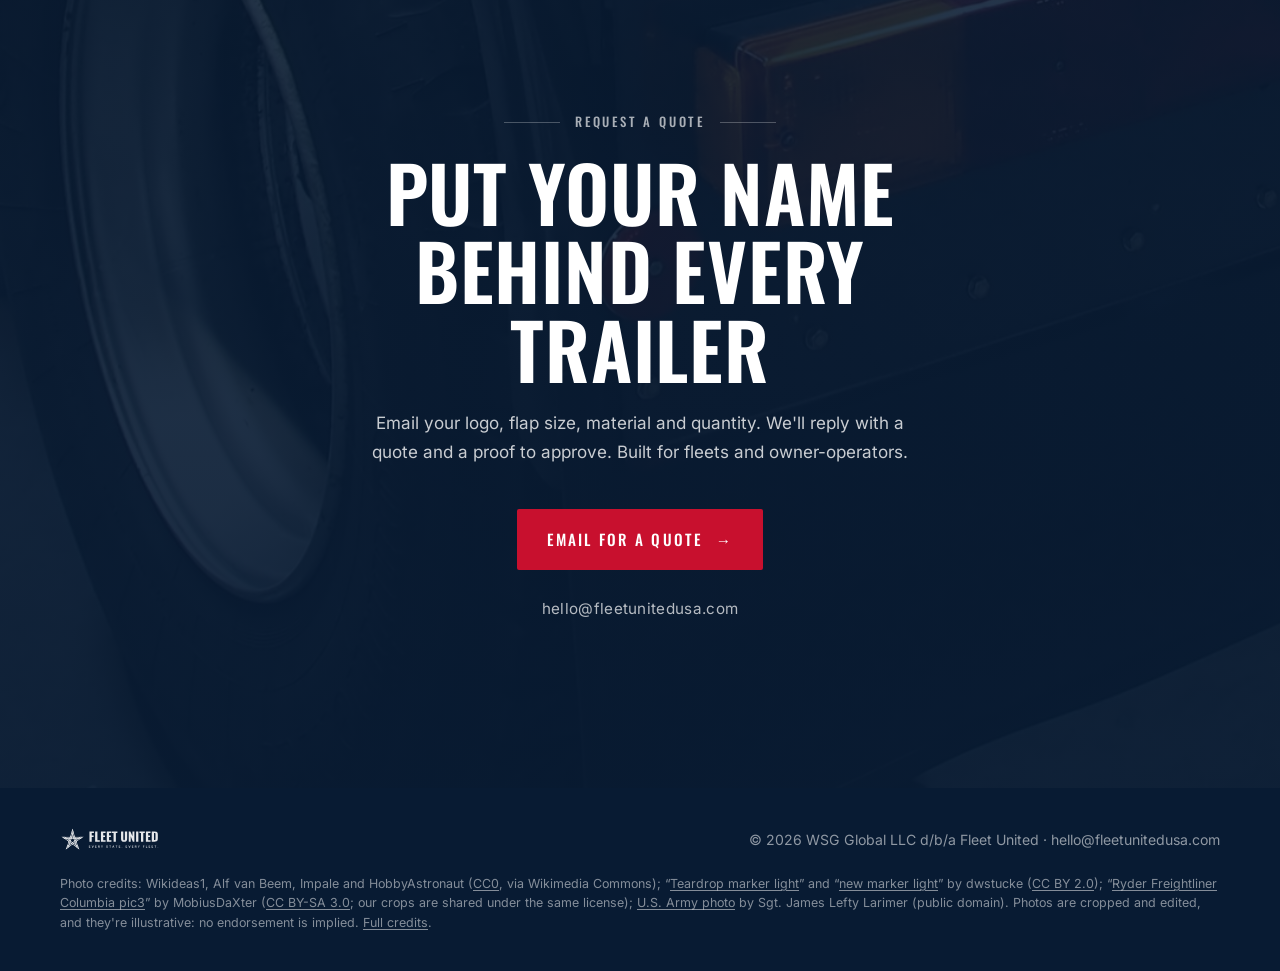
==== commit e69a79f2: "Self-host Inter and Oswald instead of Google Fonts. Ship latin woff2 files for Inter 400, 500, and 6" ====
--- a/index.html
+++ b/index.html
@@ -9,8 +9,7 @@
 <meta property="og:description" content="Your logo, on every mile. 24x30 and 24x36 rubber or poly flaps for your fleet.">
 <meta property="og:image" content="assets/hero-1280.jpg">
 <link rel="icon" href="assets/fleet-united-icon-color.svg" type="image/svg+xml">
-<link rel="preconnect" href="https://fonts.googleapis.com"><link rel="preconnect" href="https://fonts.gstatic.com" crossorigin>
-<link href="https://fonts.googleapis.com/css2?family=Inter:wght@400;500;600&family=Oswald:wght@500;600;700&display=swap" rel="stylesheet">
+<link rel="stylesheet" href="assets/fonts/fonts.css">
 <link rel="preload" as="image" href="assets/hero-2400.jpg">
 <style>
 :root{--navy:#0B2545;--navy-2:#081b33;--red:#C8102E;--steel:#5B6770;--light:#E6E9ED;--white:#fff;
--- a/assets/fonts/fonts.css
+++ b/assets/fonts/fonts.css
@@ -0,0 +1,48 @@
+/* Self-hosted Inter and Oswald, SIL Open Font License.
+   Weights in use: Inter 400, 500, 600 and Oswald 500, 600.
+   Licenses: OFL-Inter.txt and OFL-Oswald.txt. */
+
+@font-face {
+  font-family: "Inter";
+  font-style: normal;
+  font-weight: 400;
+  font-display: swap;
+  src: url("inter-latin-400.woff2") format("woff2");
+  unicode-range: U+0000-00FF, U+0131, U+0152-0153, U+02BB-02BC, U+02C6, U+02DA, U+02DC, U+0304, U+0308, U+0329, U+2000-206F, U+20AC, U+2122, U+2191, U+2193, U+2212, U+2215, U+FEFF, U+FFFD;
+}
+
+@font-face {
+  font-family: "Inter";
+  font-style: normal;
+  font-weight: 500;
+  font-display: swap;
+  src: url("inter-latin-500.woff2") format("woff2");
+  unicode-range: U+0000-00FF, U+0131, U+0152-0153, U+02BB-02BC, U+02C6, U+02DA, U+02DC, U+0304, U+0308, U+0329, U+2000-206F, U+20AC, U+2122, U+2191, U+2193, U+2212, U+2215, U+FEFF, U+FFFD;
+}
+
+@font-face {
+  font-family: "Inter";
+  font-style: normal;
+  font-weight: 600;
+  font-display: swap;
+  src: url("inter-latin-600.woff2") format("woff2");
+  unicode-range: U+0000-00FF, U+0131, U+0152-0153, U+02BB-02BC, U+02C6, U+02DA, U+02DC, U+0304, U+0308, U+0329, U+2000-206F, U+20AC, U+2122, U+2191, U+2193, U+2212, U+2215, U+FEFF, U+FFFD;
+}
+
+@font-face {
+  font-family: "Oswald";
+  font-style: normal;
+  font-weight: 500;
+  font-display: swap;
+  src: url("oswald-latin-500.woff2") format("woff2");
+  unicode-range: U+0000-00FF, U+0131, U+0152-0153, U+02BB-02BC, U+02C6, U+02DA, U+02DC, U+0304, U+0308, U+0329, U+2000-206F, U+20AC, U+2122, U+2191, U+2193, U+2212, U+2215, U+FEFF, U+FFFD;
+}
+
+@font-face {
+  font-family: "Oswald";
+  font-style: normal;
+  font-weight: 600;
+  font-display: swap;
+  src: url("oswald-latin-600.woff2") format("woff2");
+  unicode-range: U+0000-00FF, U+0131, U+0152-0153, U+02BB-02BC, U+02C6, U+02DA, U+02DC, U+0304, U+0308, U+0329, U+2000-206F, U+20AC, U+2122, U+2191, U+2193, U+2212, U+2215, U+FEFF, U+FFFD;
+}
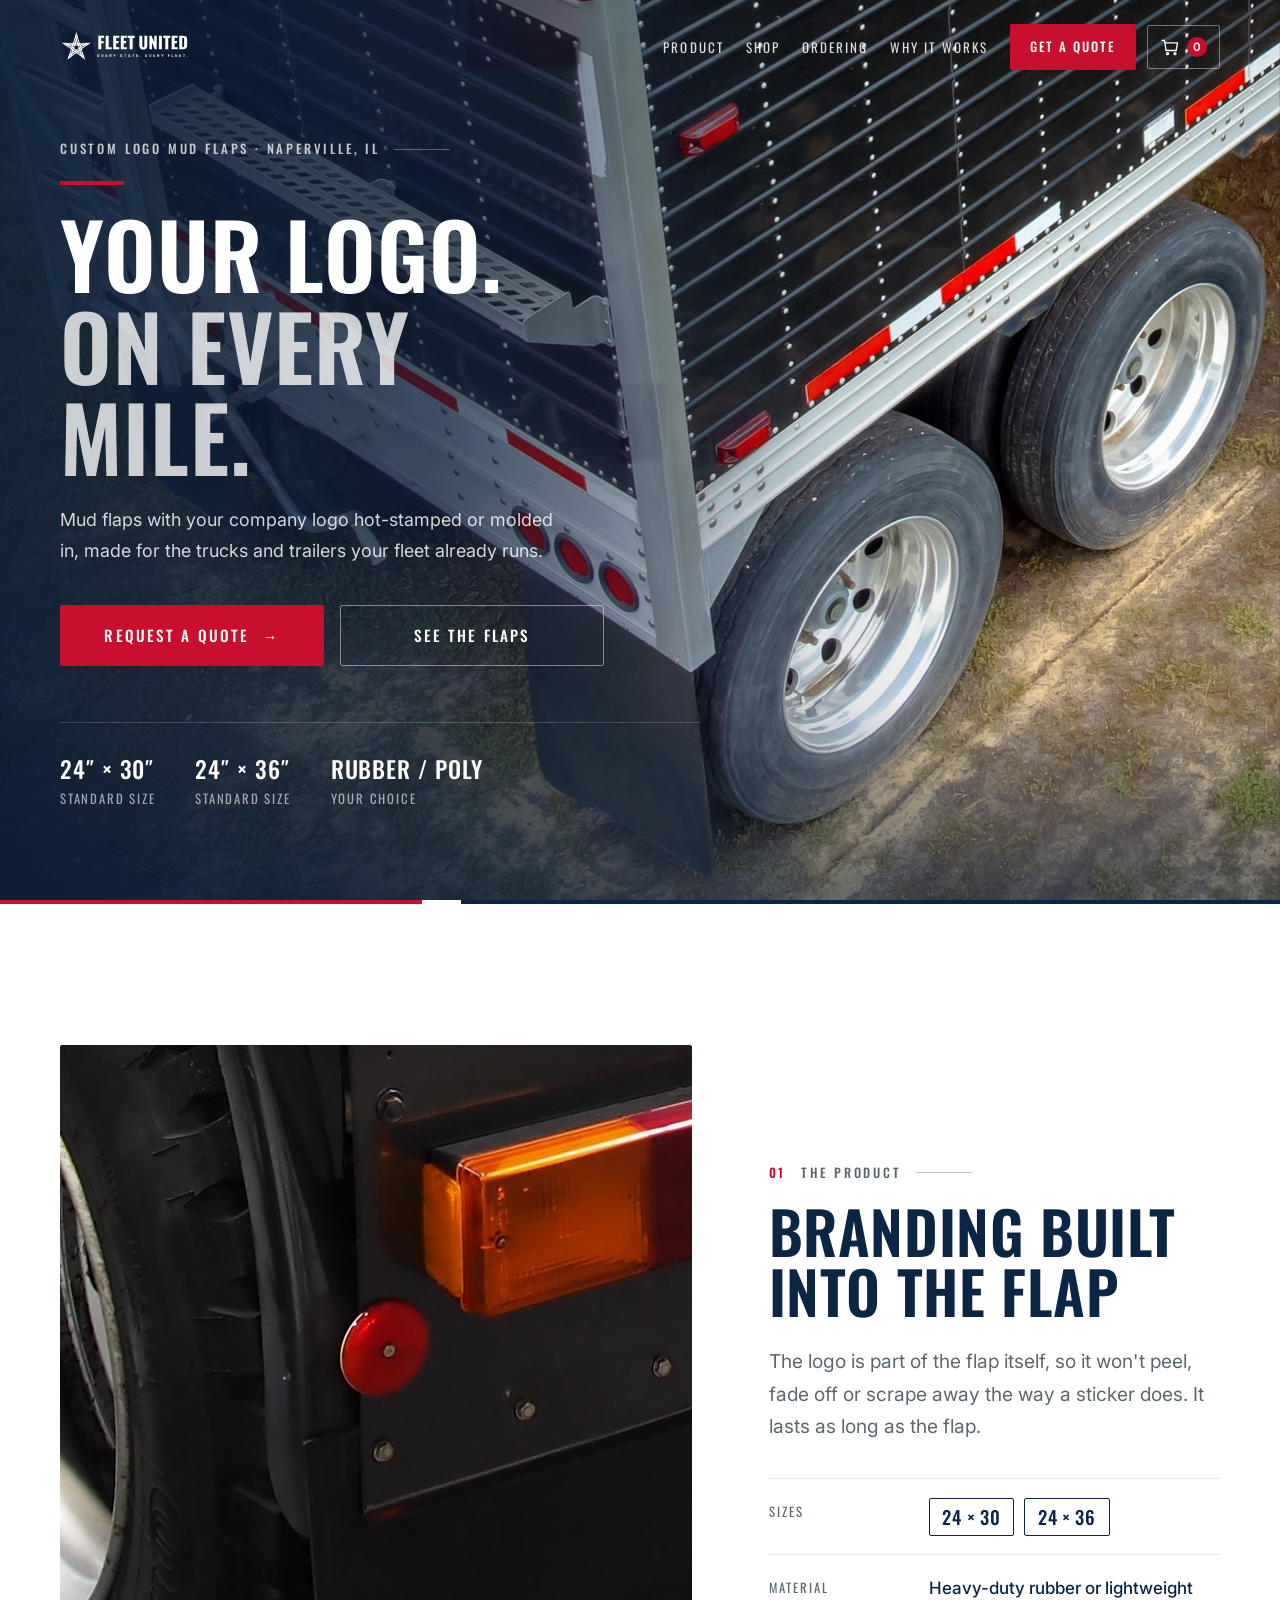
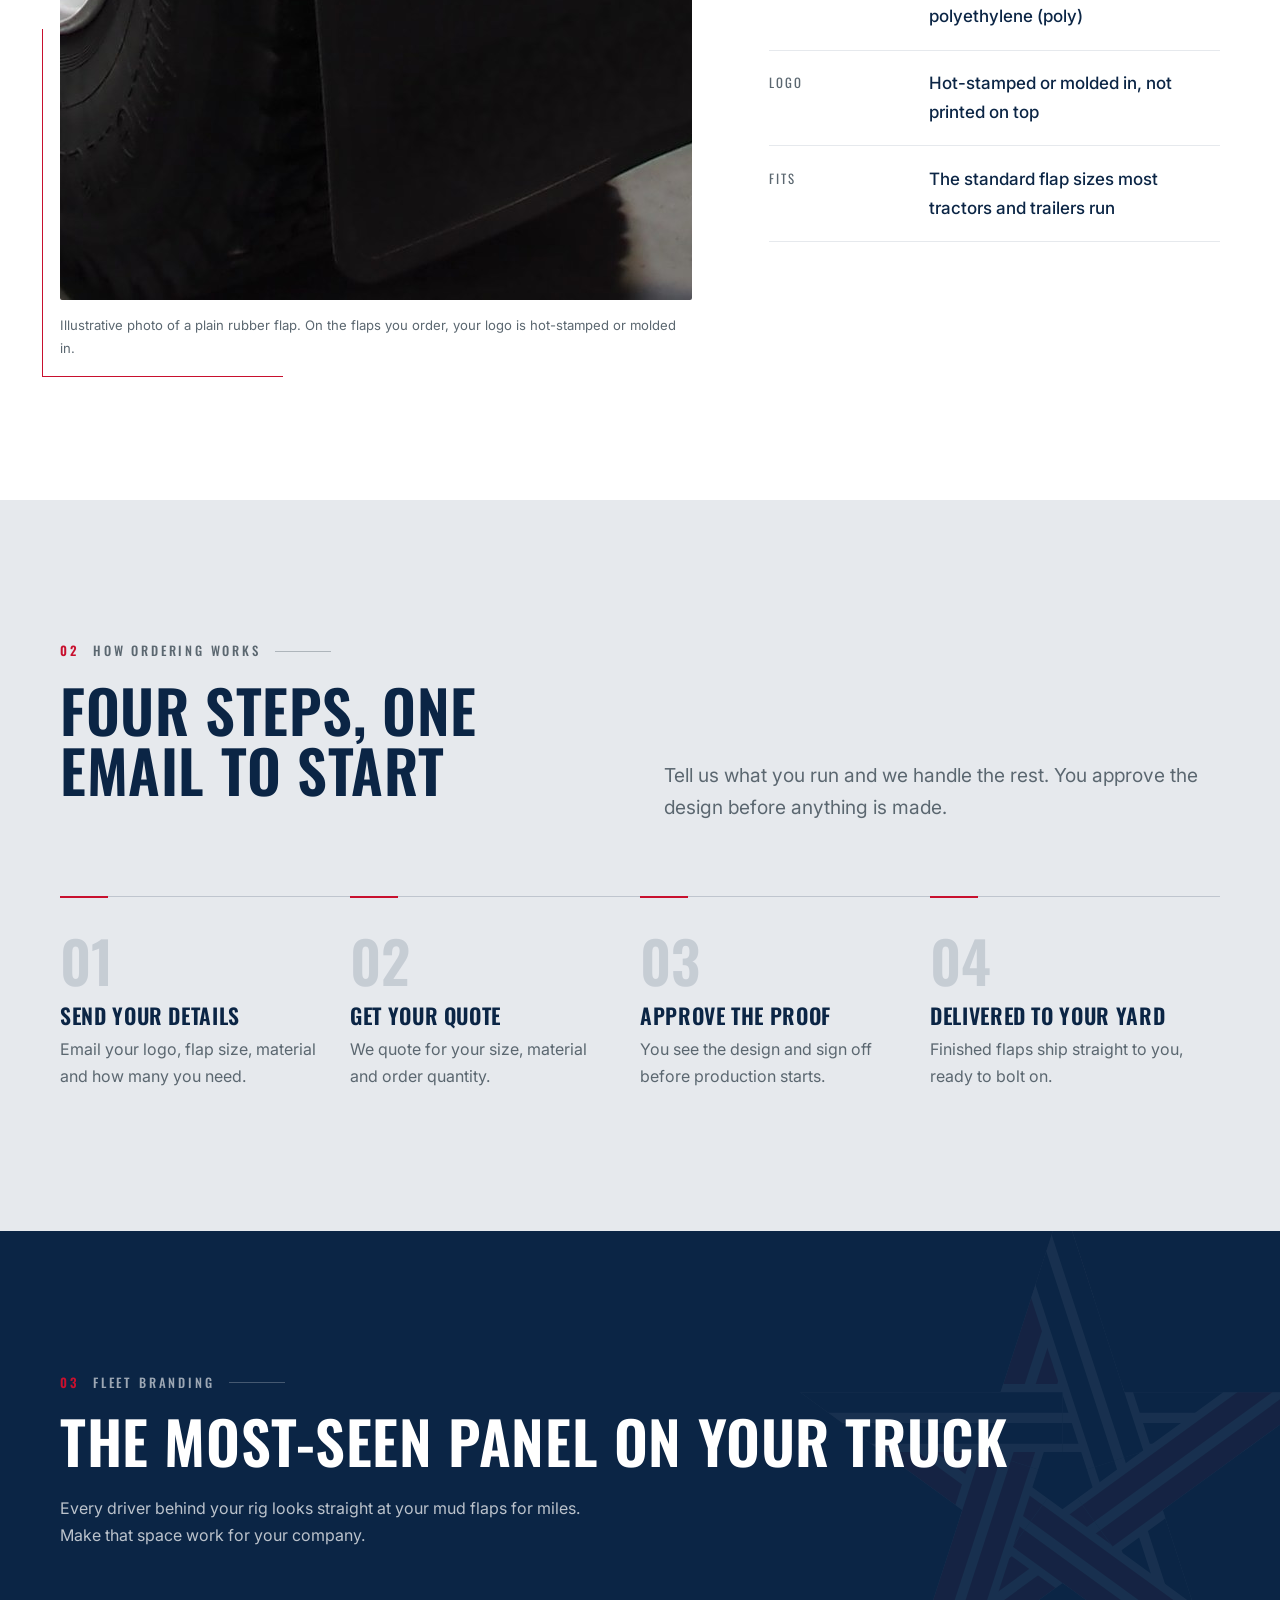
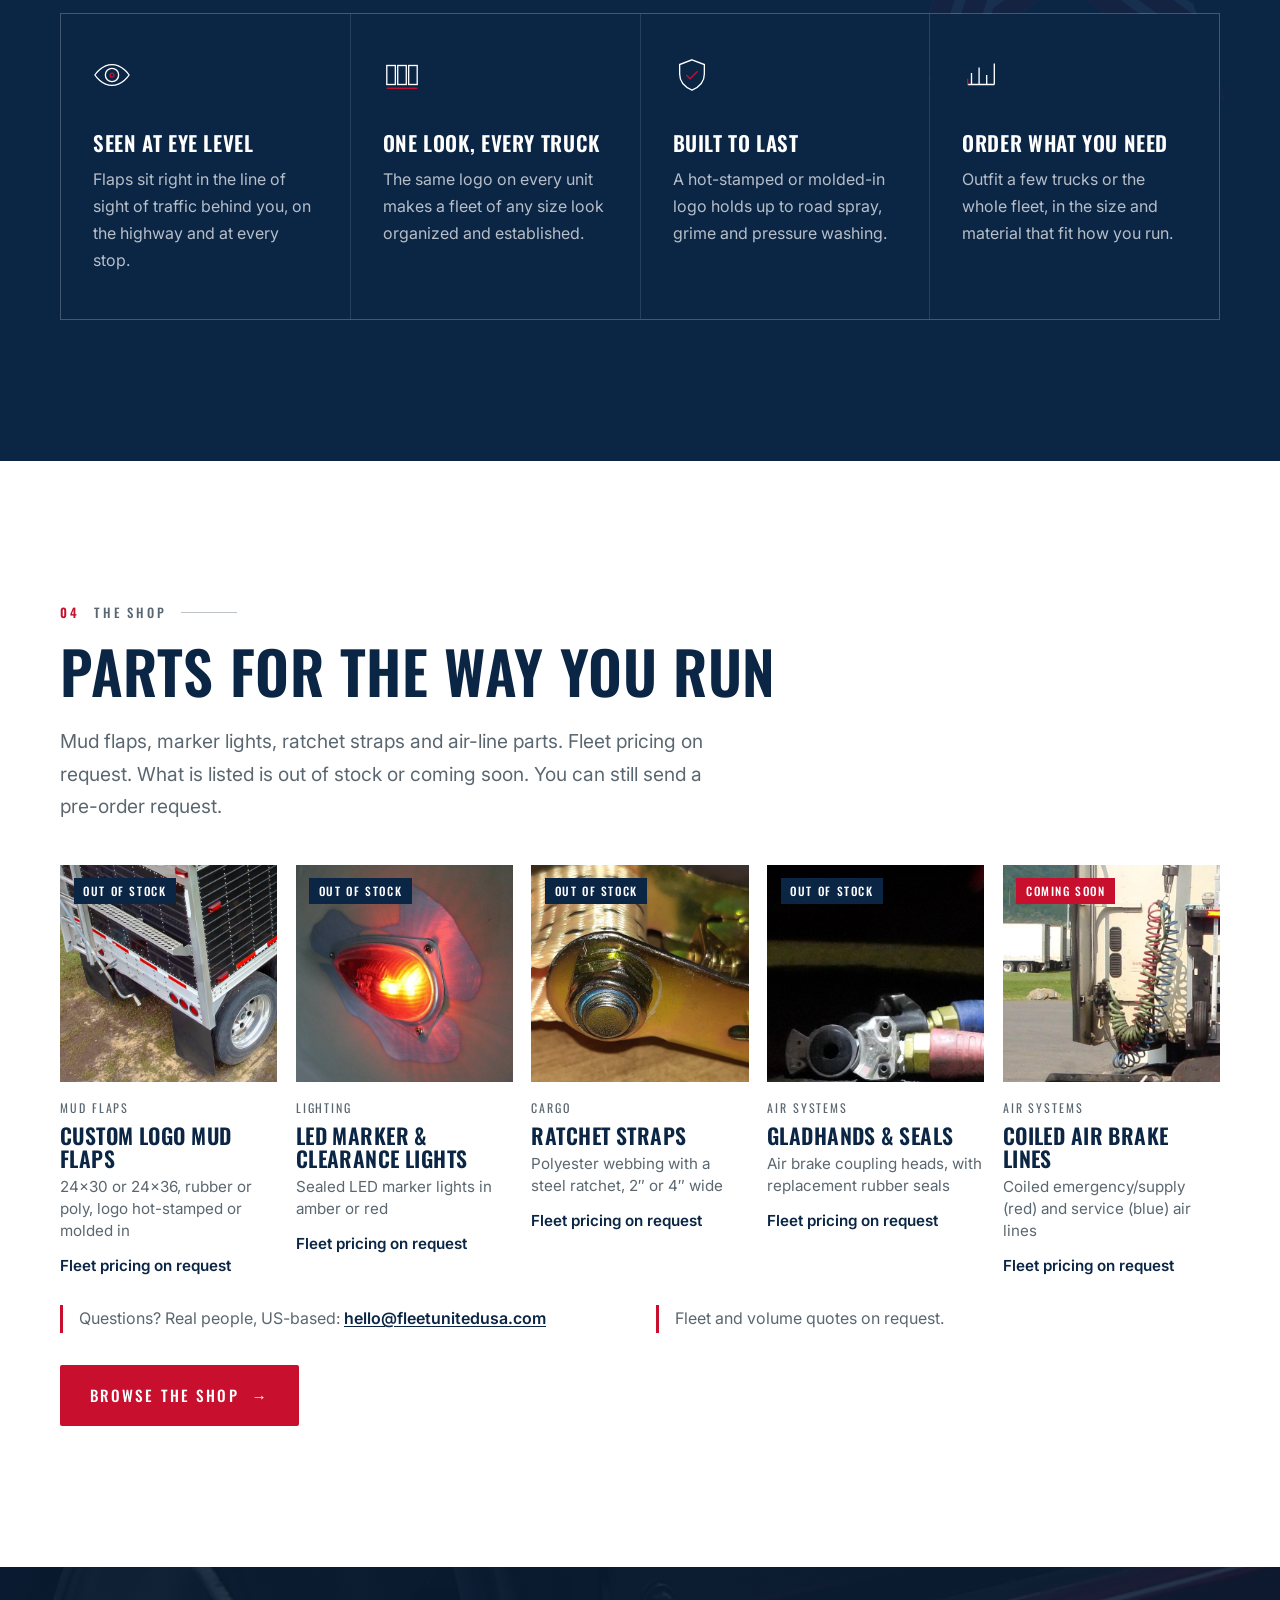
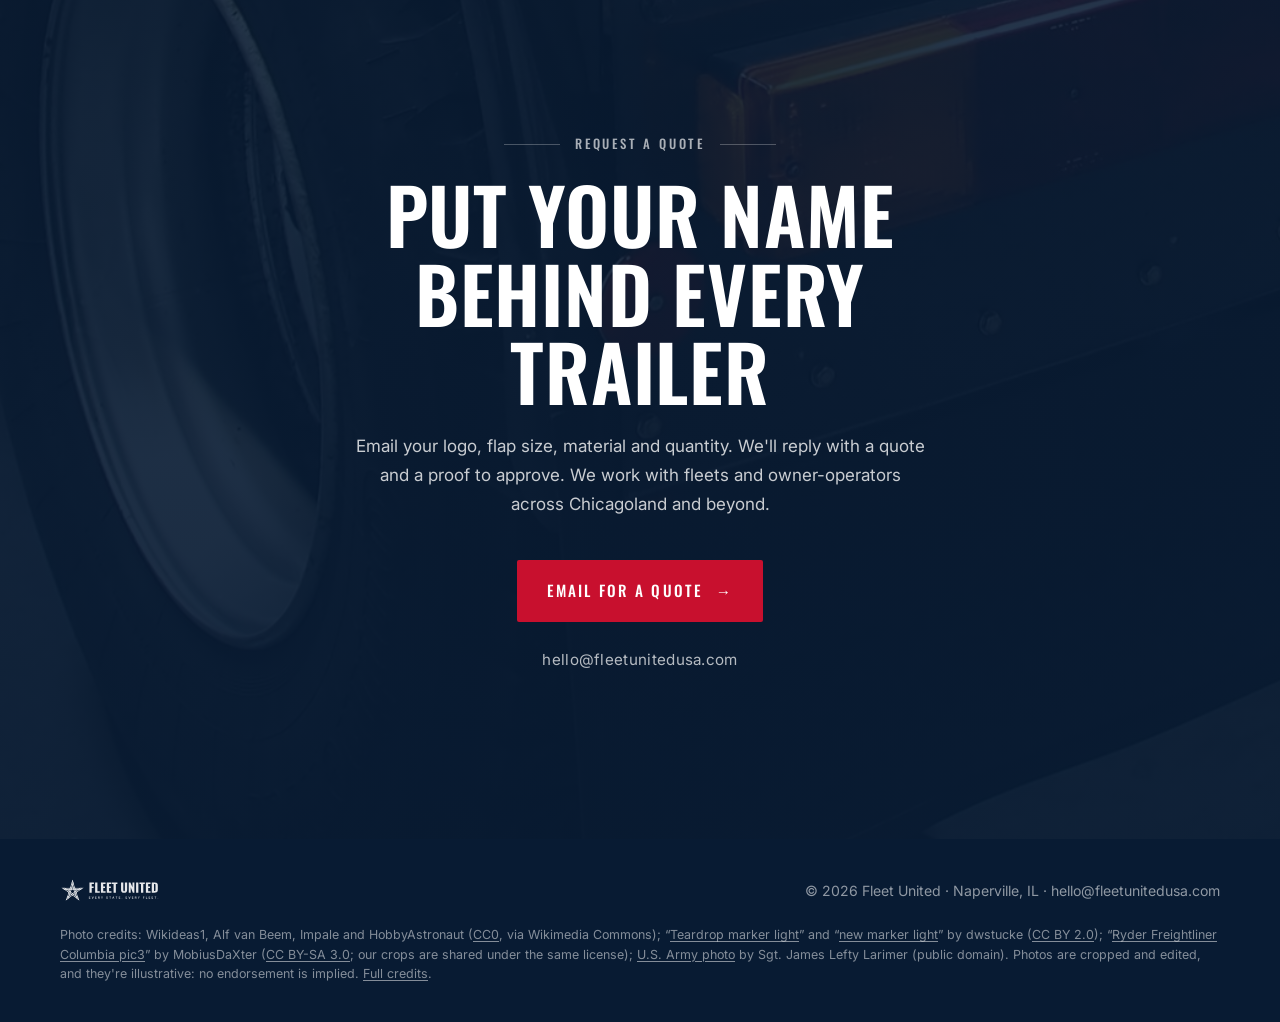
==== commit 93be1b03: "Merge pull request #2 from ahsantanvir1/cursor/swap-public-contact-email-353f Replace public contact" ====
--- a/index.html
+++ b/index.html
@@ -4,12 +4,13 @@
 <meta charset="utf-8">
 <meta name="viewport" content="width=device-width,initial-scale=1">
 <title>Fleet United | Custom Logo Mud Flaps for Fleets</title>
-<meta name="description" content="Custom logo mud flaps for trucking fleets. 24x30 and 24x36 in heavy-duty rubber or poly, with your logo printed on.">
+<meta name="description" content="Custom logo mud flaps for trucking fleets. 24x30 and 24x36 in heavy-duty rubber or poly, with your logo hot-stamped or molded in. Naperville, IL.">
 <meta property="og:title" content="Fleet United | Custom Logo Mud Flaps">
 <meta property="og:description" content="Your logo, on every mile. 24x30 and 24x36 rubber or poly flaps for your fleet.">
 <meta property="og:image" content="assets/hero-1280.jpg">
 <link rel="icon" href="assets/fleet-united-icon-color.svg" type="image/svg+xml">
-<link rel="stylesheet" href="assets/fonts/fonts.css">
+<link rel="preconnect" href="https://fonts.googleapis.com"><link rel="preconnect" href="https://fonts.gstatic.com" crossorigin>
+<link href="https://fonts.googleapis.com/css2?family=Inter:wght@400;500;600&family=Oswald:wght@500;600;700&display=swap" rel="stylesheet">
 <link rel="preload" as="image" href="assets/hero-2400.jpg">
 <style>
 :root{--navy:#0B2545;--navy-2:#081b33;--red:#C8102E;--steel:#5B6770;--light:#E6E9ED;--white:#fff;
@@ -176,9 +177,9 @@
 <section class="hero" style="padding:0">
   <div class="bg" id="heroBg" role="img" aria-label="Rear of a black and aluminium grain trailer with plain black mud flaps (illustrative photo)"></div>
   <div class="wrap">
-    <div class="eyebrow rv">Custom logo mud flaps</div>
+    <div class="eyebrow rv">Custom logo mud flaps &middot; Naperville, IL</div>
     <h1 class="rv d1">Your logo. <em>On every mile.</em></h1>
-    <p class="rv d2">Mud flaps with your company logo printed on, made for the trucks and trailers your fleet already runs.</p>
+    <p class="rv d2">Mud flaps with your company logo hot-stamped or molded in, made for the trucks and trailers your fleet already runs.</p>
     <div class="ctas rv d3">
       <a class="btn" href="mailto:hello@fleetunitedusa.com?subject=Mud%20flap%20quote%20request">Request a quote <span class="arr">&rarr;</span></a>
       <a class="btn ghost" href="#product">See the flaps</a>
@@ -196,16 +197,16 @@
   <div class="wrap grid">
     <figure class="rv">
       <img src="assets/flap-closeup.jpg" alt="Plain black rubber mud flap and tail light on the rear of a tractor (illustrative photo)" loading="lazy" width="1290" height="855">
-      <figcaption>Illustrative photo of a plain rubber flap. On the flaps you order, your logo is printed on.</figcaption>
+      <figcaption>Illustrative photo of a plain rubber flap. On the flaps you order, your logo is hot-stamped or molded in.</figcaption>
     </figure>
     <div>
       <div class="eyebrow rv"><b>01</b> The product</div>
       <h2 class="rv d1">Branding built into the flap</h2>
-      <p class="lead rv d2">Your company logo is printed on each flap, in the size and material you choose.</p>
+      <p class="lead rv d2">The logo is part of the flap itself, so it won't peel, fade off or scrape away the way a sticker does. It lasts as long as the flap.</p>
       <dl class="specs rv d3">
         <div><dt>Sizes</dt><dd class="sizes"><span class="chip">24 &times; 30</span><span class="chip">24 &times; 36</span></dd></div>
         <div><dt>Material</dt><dd>Heavy-duty rubber or lightweight polyethylene (poly)</dd></div>
-        <div><dt>Logo</dt><dd>Printed on</dd></div>
+        <div><dt>Logo</dt><dd>Hot-stamped or molded in, not printed on top</dd></div>
         <div><dt>Fits</dt><dd>The standard flap sizes most tractors and trailers run</dd></div>
       </dl>
     </div>
@@ -216,12 +217,12 @@
   <div class="wrap">
     <div class="head">
       <div><div class="eyebrow rv"><b>02</b> How ordering works</div><h2 class="rv d1">Four steps, one email to start</h2></div>
-      <p class="lead rv d2">Tell us what you run and we handle the rest. You approve the design before the order goes ahead.</p>
+      <p class="lead rv d2">Tell us what you run and we handle the rest. You approve the design before anything is made.</p>
     </div>
     <ol class="steps">
       <li class="rv"><div class="n">01</div><h3>Send your details</h3><p>Email your logo, flap size, material and how many you need.</p></li>
       <li class="rv d1"><div class="n">02</div><h3>Get your quote</h3><p>We quote for your size, material and order quantity.</p></li>
-      <li class="rv d2"><div class="n">03</div><h3>Approve the proof</h3><p>You see the design and sign off before the order goes ahead.</p></li>
+      <li class="rv d2"><div class="n">03</div><h3>Approve the proof</h3><p>You see the design and sign off before production starts.</p></li>
       <li class="rv d3"><div class="n">04</div><h3>Delivered to your yard</h3><p>Finished flaps ship straight to you, ready to bolt on.</p></li>
     </ol>
   </div>
@@ -236,7 +237,7 @@
     <div class="cards">
       <div class="card rv"><svg class="ic" viewBox="0 0 40 40"><circle cx="20" cy="20" r="7"/><path d="M2 20s7-11 18-11 18 11 18 11-7 11-18 11S2 20 2 20z"/><circle class="r" cx="20" cy="20" r="2"/></svg><h3>Seen at eye level</h3><p>Flaps sit right in the line of sight of traffic behind you, on the highway and at every stop.</p></div>
       <div class="card rv d1"><svg class="ic" viewBox="0 0 40 40"><rect x="4" y="10" width="9" height="20"/><rect x="15.5" y="10" width="9" height="20"/><rect x="27" y="10" width="9" height="20"/><path class="r" d="M4 34h32"/></svg><h3>One look, every truck</h3><p>The same logo on every unit makes a fleet of any size look organized and established.</p></div>
-      <div class="card rv d2"><svg class="ic" viewBox="0 0 40 40"><path d="M20 4l13 5v10c0 9-6 14-13 17C13 33 7 28 7 19V9z"/><path class="r" d="M14 20l4 4 8-8"/></svg><h3>Your logo on every flap</h3><p>Every flap you order carries your company logo, printed on.</p></div>
+      <div class="card rv d2"><svg class="ic" viewBox="0 0 40 40"><path d="M20 4l13 5v10c0 9-6 14-13 17C13 33 7 28 7 19V9z"/><path class="r" d="M14 20l4 4 8-8"/></svg><h3>Built to last</h3><p>A hot-stamped or molded-in logo holds up to road spray, grime and pressure washing.</p></div>
       <div class="card rv d3"><svg class="ic" viewBox="0 0 40 40"><path d="M6 30h28M10 30V18M18 30V12M26 30V20M34 30V8"/><path class="r" d="M6 30V24"/></svg><h3>Order what you need</h3><p>Outfit a few trucks or the whole fleet, in the size and material that fit how you run.</p></div>
     </div>
   </div>
@@ -251,7 +252,7 @@
       <li>
         <a class="pcard" href="shop/mud-flaps/">
           <span class="pcard-media"><img src="assets/products/mud-flaps-600.jpg" alt="Rear of a grain hopper trailer with plain black rubber mud flaps behind the wheels (illustrative photo)" width="600" height="600"><span class="badge">Out of stock</span></span>
-          <span class="pcard-body"><span class="pcard-kicker">Mud flaps</span><h3 class="pcard-title">Custom Logo Mud Flaps</h3><span class="pcard-spec">24×30 or 24×36, rubber or poly, logo printed on</span><span class="pcard-price">Fleet pricing on request</span></span>
+          <span class="pcard-body"><span class="pcard-kicker">Mud flaps</span><h3 class="pcard-title">Custom Logo Mud Flaps</h3><span class="pcard-spec">24×30 or 24×36, rubber or poly, logo hot-stamped or molded in</span><span class="pcard-price">Fleet pricing on request</span></span>
         </a>
       </li>
       <li>
@@ -280,7 +281,7 @@
       </li>
     </ul>
     <ul class="trust-row">
-      <li>Questions? Real people: <a href="mailto:hello@fleetunitedusa.com">hello@fleetunitedusa.com</a></li>
+      <li>Questions? Real people, US-based: <a href="mailto:hello@fleetunitedusa.com">hello@fleetunitedusa.com</a></li>
       <li>Fleet and volume quotes on request.</li>
     </ul>
     <a class="btn" href="shop/">Browse the shop <span class="arr">&rarr;</span></a>
@@ -292,7 +293,7 @@
   <div class="wrap">
     <div class="eyebrow rv">Request a quote</div>
     <h2 class="rv d1">Put your name behind every trailer</h2>
-    <p class="rv d2">Email your logo, flap size, material and quantity. We'll reply with a quote and a proof to approve. Built for fleets and owner-operators.</p>
+    <p class="rv d2">Email your logo, flap size, material and quantity. We'll reply with a quote and a proof to approve. We work with fleets and owner-operators across Chicagoland and beyond.</p>
     <a class="btn rv d3" href="mailto:hello@fleetunitedusa.com?subject=Mud%20flap%20quote%20request&amp;body=Company%3A%0ALogo%3A%20(attached)%0AFlap%20size%20(24x30%20or%2024x36)%3A%0AMaterial%20(rubber%20or%20poly)%3A%0AQuantity%3A%0A">Email for a quote <span class="arr">&rarr;</span></a>
     <a class="mail rv d3" href="mailto:hello@fleetunitedusa.com">hello@fleetunitedusa.com</a>
   </div>
@@ -302,8 +303,7 @@
 <footer>
   <div class="wrap">
     <img src="assets/fleet-united-horizontal-white.svg" alt="Fleet United">
-    <span>&copy; 2026 WSG Global LLC d/b/a Fleet United &middot; <a href="mailto:hello@fleetunitedusa.com">hello@fleetunitedusa.com</a></span>
-    <!-- <a href="/privacy/">Privacy Policy</a> -->
+    <span>&copy; 2026 Fleet United &middot; Naperville, IL &middot; <a href="mailto:hello@fleetunitedusa.com">hello@fleetunitedusa.com</a></span>
     <p class="credits">Photo credits: Wikideas1, Alf van Beem, Impale and HobbyAstronaut (<a href="https://creativecommons.org/publicdomain/zero/1.0/" rel="license">CC0</a>, via Wikimedia Commons); &ldquo;<a href="https://www.flickr.com/photos/98027690@N00/2644008029">Teardrop marker light</a>&rdquo; and &ldquo;<a href="https://www.flickr.com/photos/98027690@N00/2626906332">new marker light</a>&rdquo; by dwstucke (<a href="https://creativecommons.org/licenses/by/2.0/" rel="license">CC BY 2.0</a>); &ldquo;<a href="https://commons.wikimedia.org/wiki/File:Ryder_Freightliner_Columbia_pic3.jpg">Ryder Freightliner Columbia pic3</a>&rdquo; by MobiusDaXter (<a href="https://creativecommons.org/licenses/by-sa/3.0/" rel="license">CC BY-SA 3.0</a>; our crops are shared under the same license); <a href="https://commons.wikimedia.org/wiki/File:Atlas_Soldiers_Conduct_Vehicle_Recovery_Operation_(8949833).jpg">U.S. Army photo</a> by Sgt. James Lefty Larimer (public domain). Photos are cropped and edited, and they're illustrative: no endorsement is implied. <a href="/assets/products/CREDITS.md">Full credits</a>.</p>
   </div>
 </footer>
@@ -329,6 +329,5 @@
 </script>
 <script src="assets/catalog.js"></script>
 <script src="assets/shop.js"></script>
-<script src="/assets/chat/chat.js" defer></script>
 </body>
 </html>
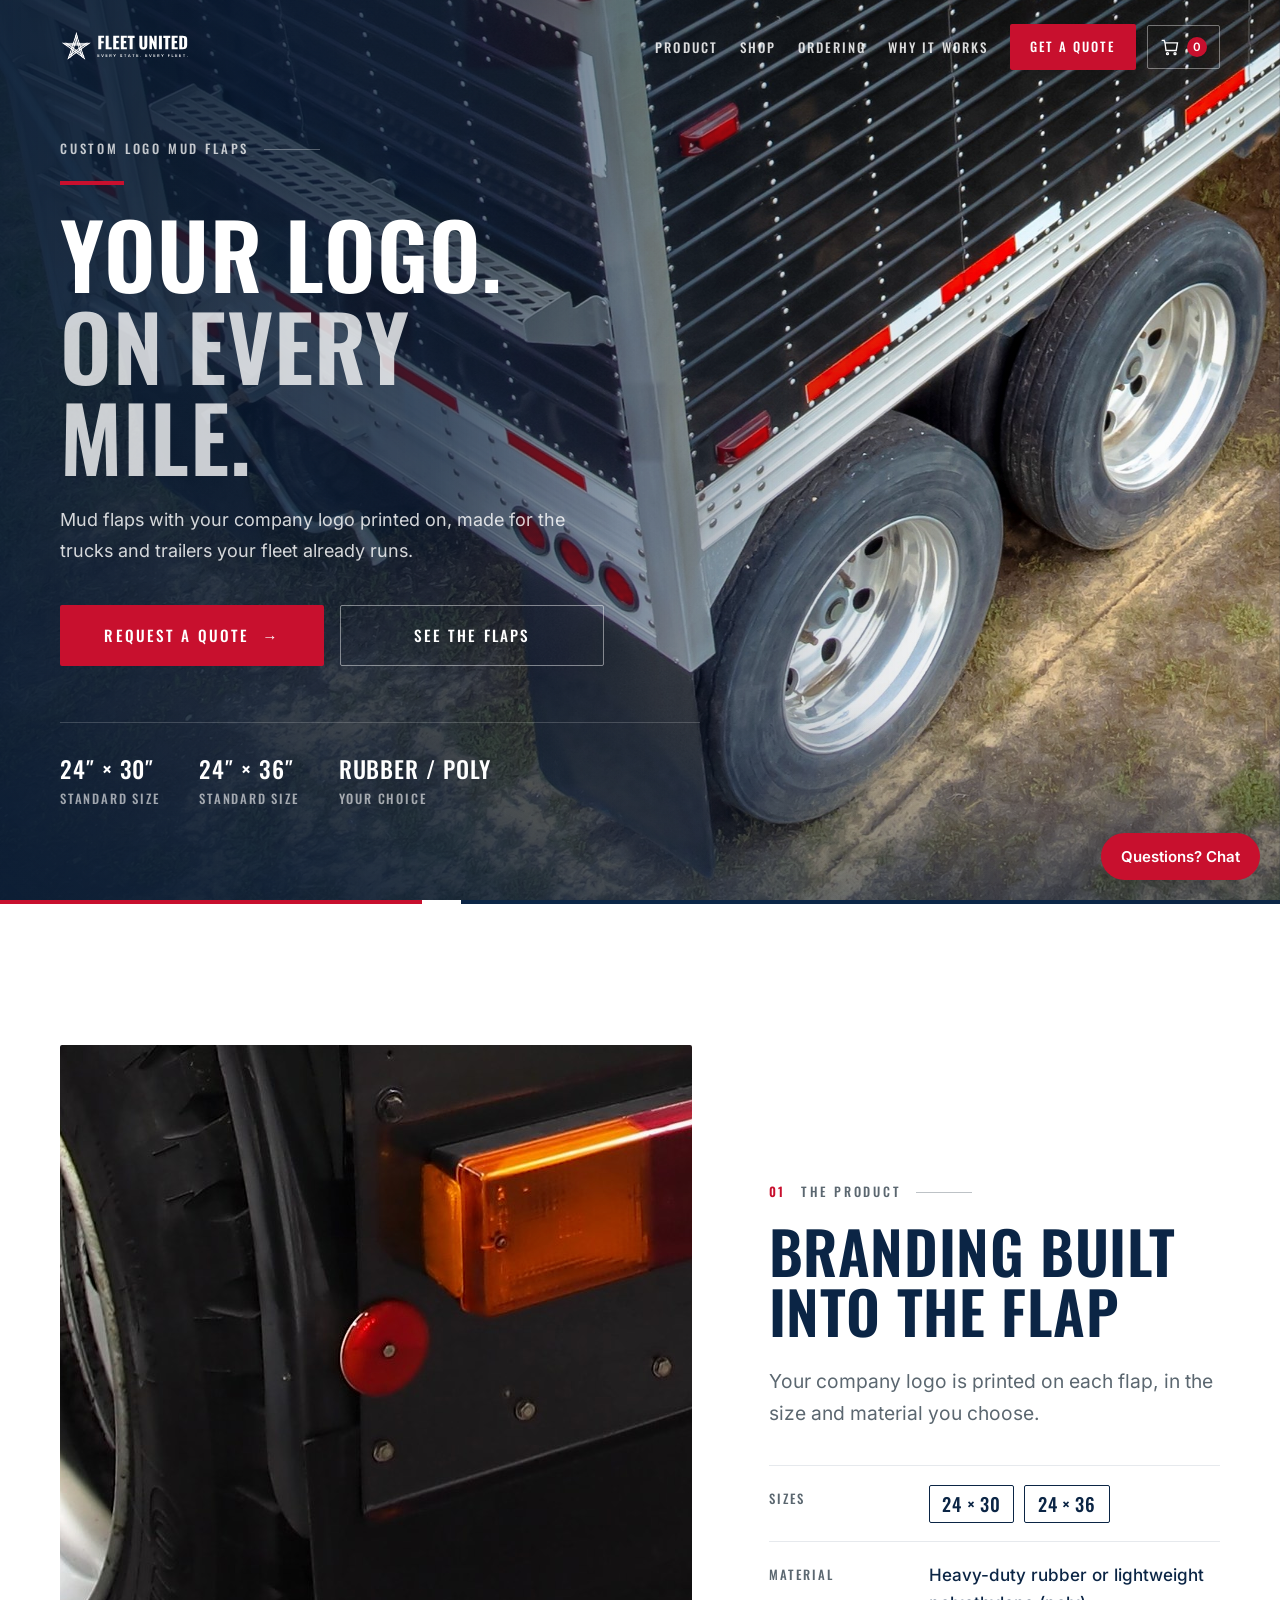
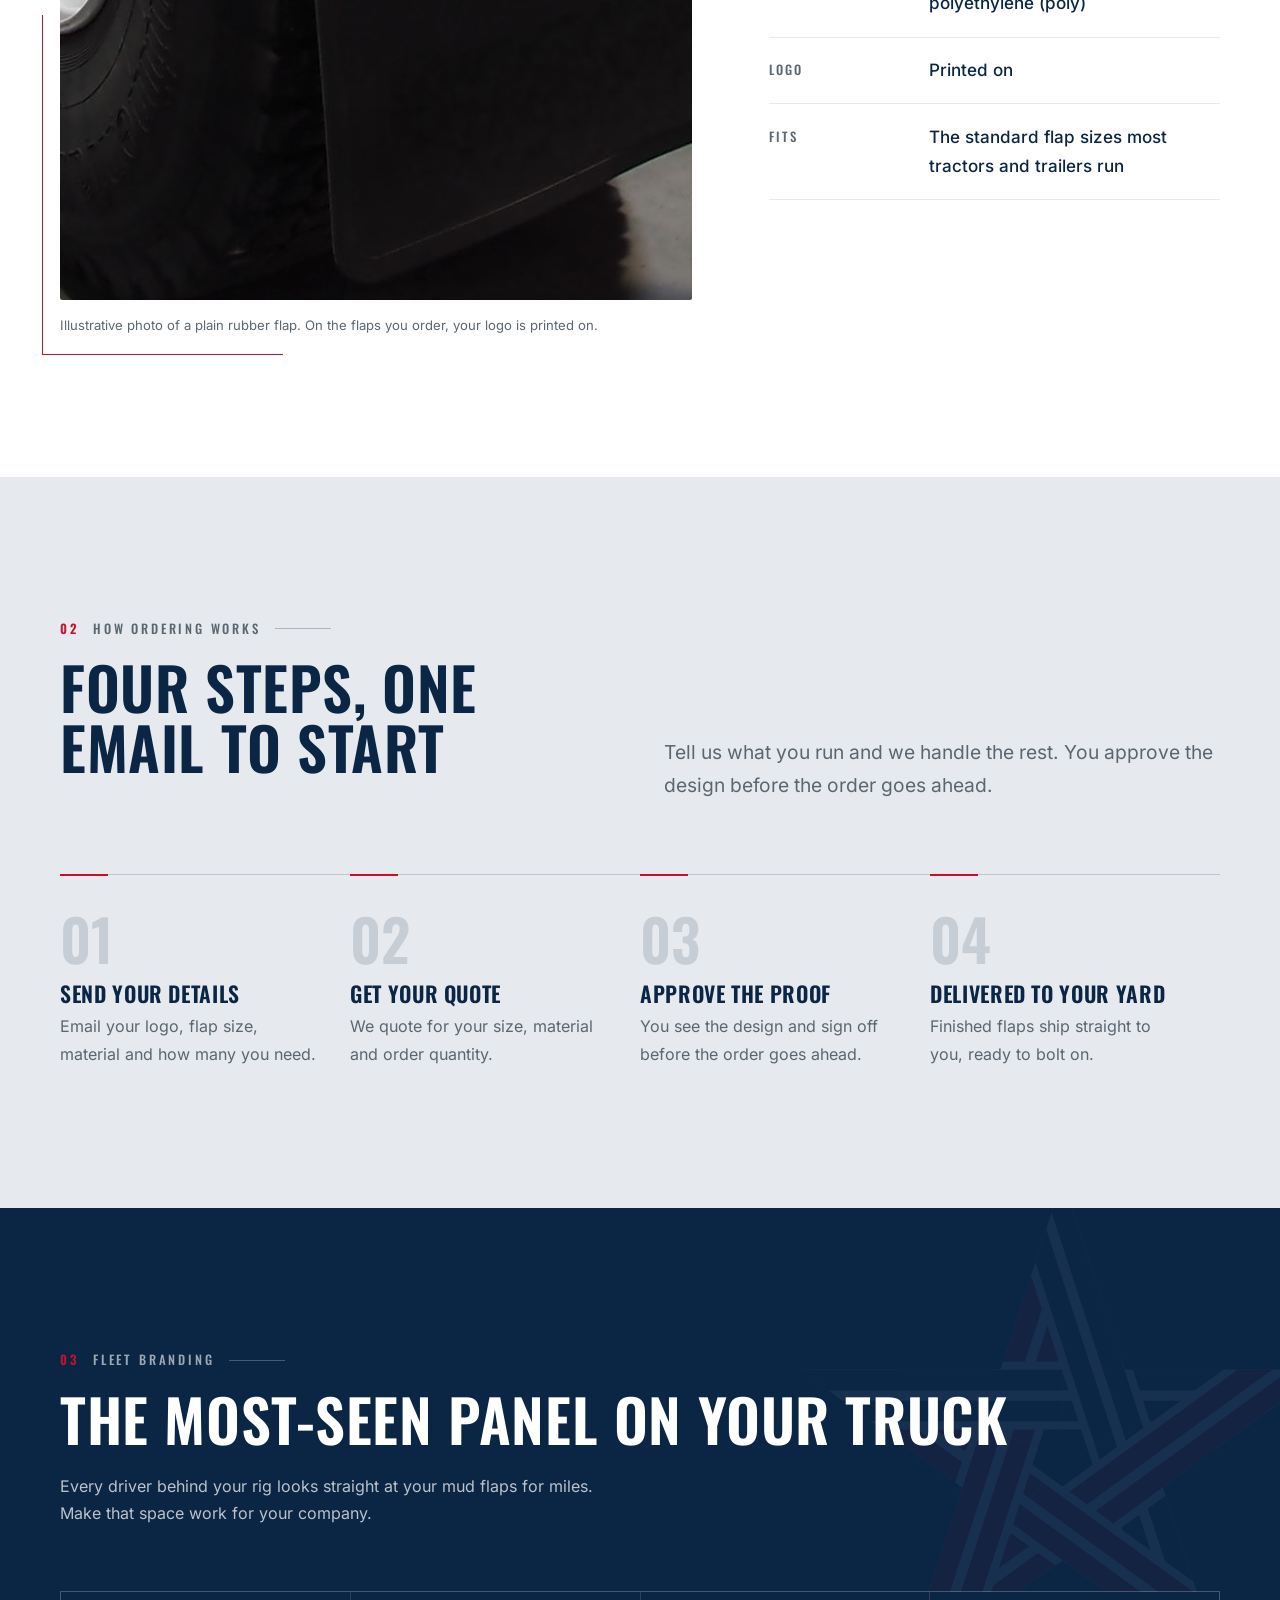
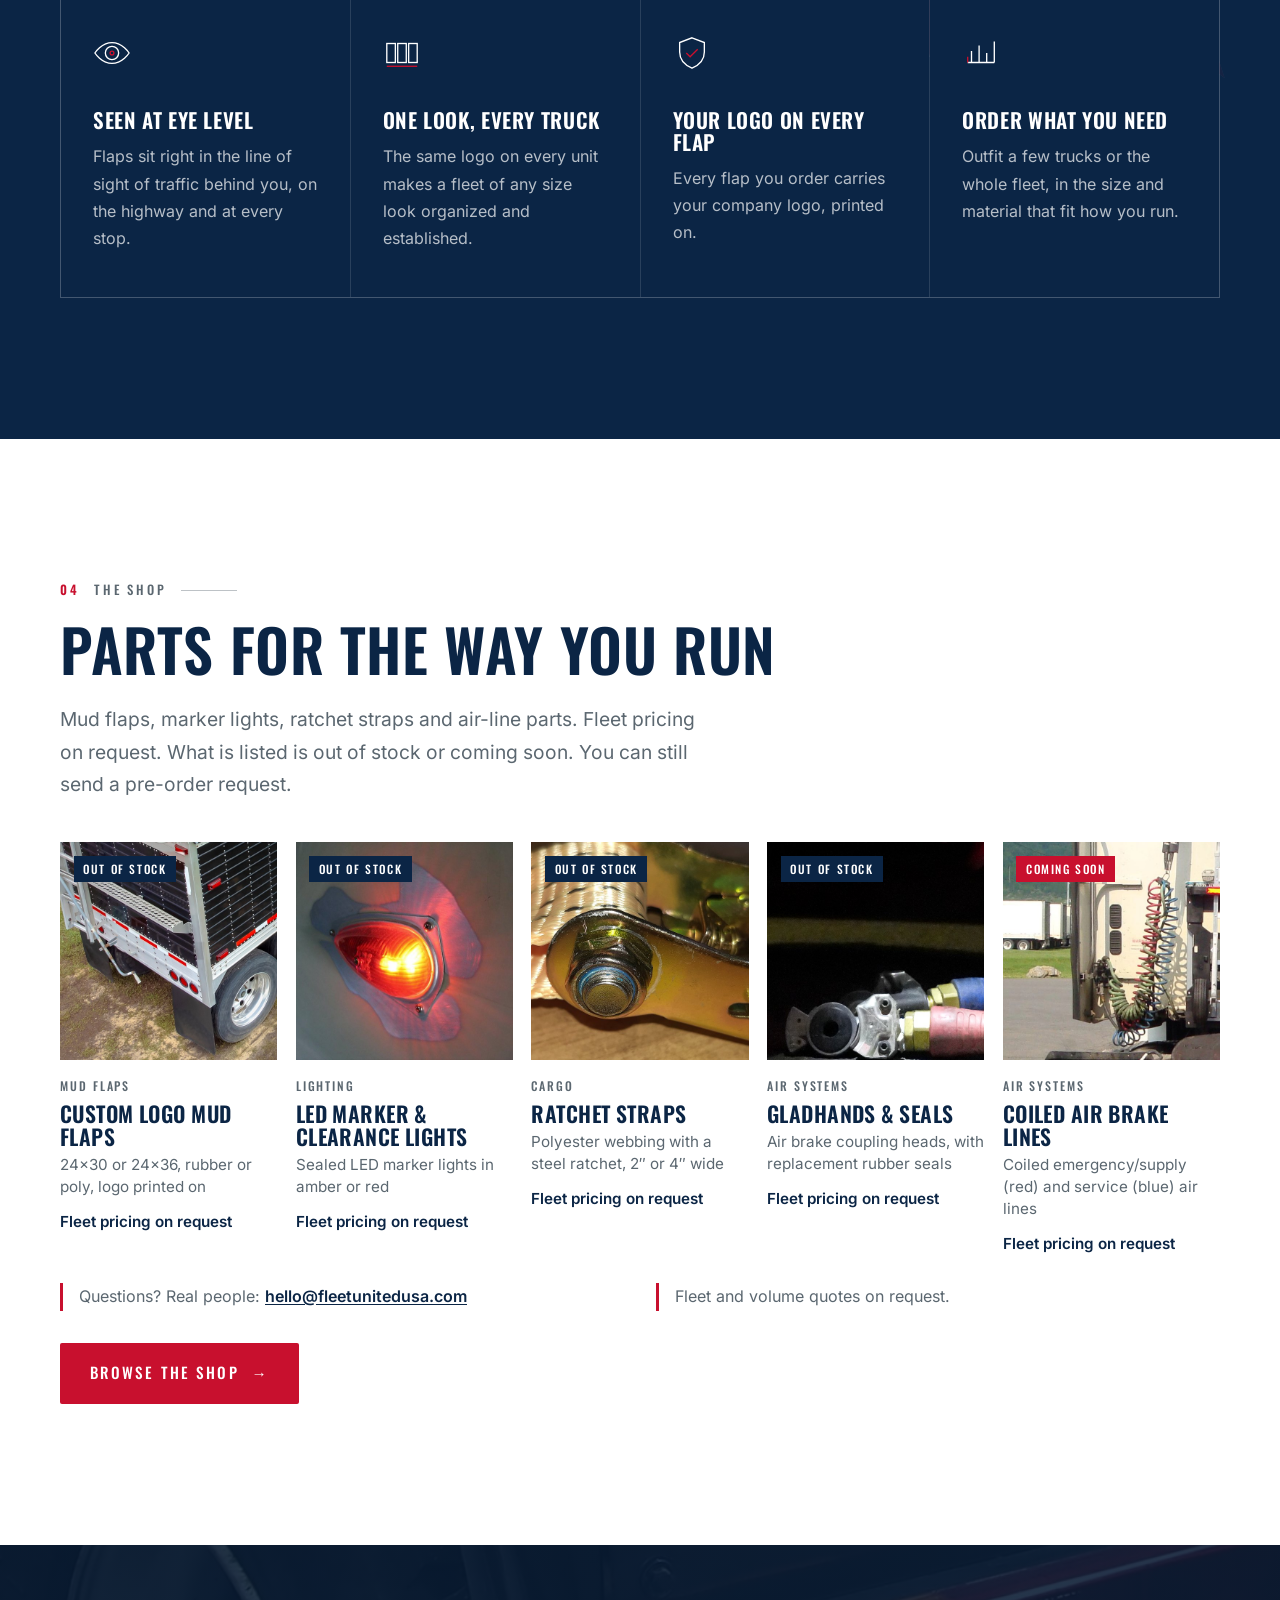
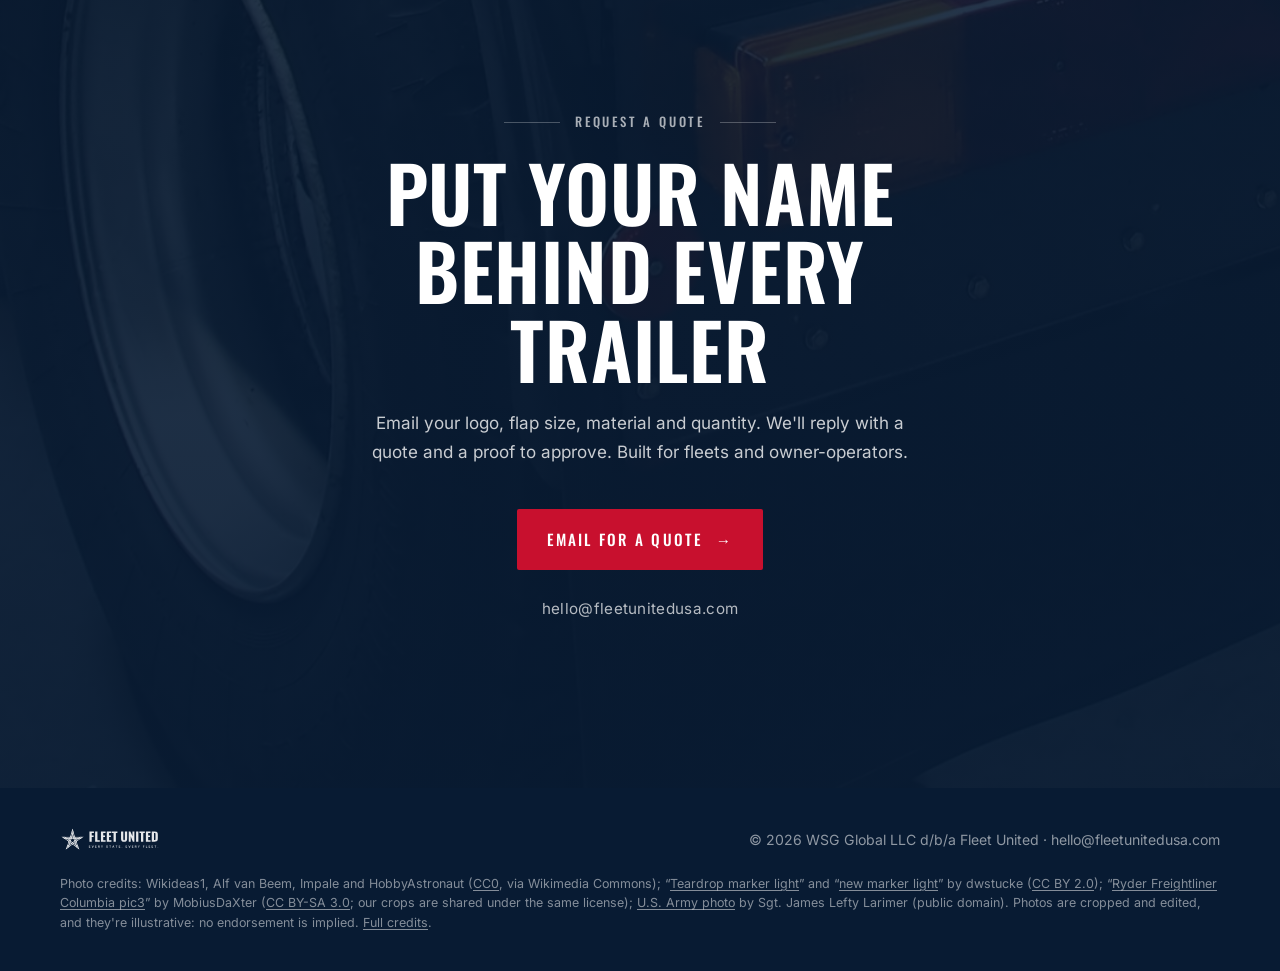
==== commit 2fcae036: "Merge e69a79f2976fffc05e6bbb8cb821e36b6c42d8bd into 93be1b0309db4b075d917cc2f0b25ddab5b70fcc" ====
--- a/index.html
+++ b/index.html
@@ -4,13 +4,12 @@
 <meta charset="utf-8">
 <meta name="viewport" content="width=device-width,initial-scale=1">
 <title>Fleet United | Custom Logo Mud Flaps for Fleets</title>
-<meta name="description" content="Custom logo mud flaps for trucking fleets. 24x30 and 24x36 in heavy-duty rubber or poly, with your logo hot-stamped or molded in. Naperville, IL.">
+<meta name="description" content="Custom logo mud flaps for trucking fleets. 24x30 and 24x36 in heavy-duty rubber or poly, with your logo printed on.">
 <meta property="og:title" content="Fleet United | Custom Logo Mud Flaps">
 <meta property="og:description" content="Your logo, on every mile. 24x30 and 24x36 rubber or poly flaps for your fleet.">
 <meta property="og:image" content="assets/hero-1280.jpg">
 <link rel="icon" href="assets/fleet-united-icon-color.svg" type="image/svg+xml">
-<link rel="preconnect" href="https://fonts.googleapis.com"><link rel="preconnect" href="https://fonts.gstatic.com" crossorigin>
-<link href="https://fonts.googleapis.com/css2?family=Inter:wght@400;500;600&family=Oswald:wght@500;600;700&display=swap" rel="stylesheet">
+<link rel="stylesheet" href="assets/fonts/fonts.css">
 <link rel="preload" as="image" href="assets/hero-2400.jpg">
 <style>
 :root{--navy:#0B2545;--navy-2:#081b33;--red:#C8102E;--steel:#5B6770;--light:#E6E9ED;--white:#fff;
@@ -177,9 +176,9 @@
 <section class="hero" style="padding:0">
   <div class="bg" id="heroBg" role="img" aria-label="Rear of a black and aluminium grain trailer with plain black mud flaps (illustrative photo)"></div>
   <div class="wrap">
-    <div class="eyebrow rv">Custom logo mud flaps &middot; Naperville, IL</div>
+    <div class="eyebrow rv">Custom logo mud flaps</div>
     <h1 class="rv d1">Your logo. <em>On every mile.</em></h1>
-    <p class="rv d2">Mud flaps with your company logo hot-stamped or molded in, made for the trucks and trailers your fleet already runs.</p>
+    <p class="rv d2">Mud flaps with your company logo printed on, made for the trucks and trailers your fleet already runs.</p>
     <div class="ctas rv d3">
       <a class="btn" href="mailto:hello@fleetunitedusa.com?subject=Mud%20flap%20quote%20request">Request a quote <span class="arr">&rarr;</span></a>
       <a class="btn ghost" href="#product">See the flaps</a>
@@ -197,16 +196,16 @@
   <div class="wrap grid">
     <figure class="rv">
       <img src="assets/flap-closeup.jpg" alt="Plain black rubber mud flap and tail light on the rear of a tractor (illustrative photo)" loading="lazy" width="1290" height="855">
-      <figcaption>Illustrative photo of a plain rubber flap. On the flaps you order, your logo is hot-stamped or molded in.</figcaption>
+      <figcaption>Illustrative photo of a plain rubber flap. On the flaps you order, your logo is printed on.</figcaption>
     </figure>
     <div>
       <div class="eyebrow rv"><b>01</b> The product</div>
       <h2 class="rv d1">Branding built into the flap</h2>
-      <p class="lead rv d2">The logo is part of the flap itself, so it won't peel, fade off or scrape away the way a sticker does. It lasts as long as the flap.</p>
+      <p class="lead rv d2">Your company logo is printed on each flap, in the size and material you choose.</p>
       <dl class="specs rv d3">
         <div><dt>Sizes</dt><dd class="sizes"><span class="chip">24 &times; 30</span><span class="chip">24 &times; 36</span></dd></div>
         <div><dt>Material</dt><dd>Heavy-duty rubber or lightweight polyethylene (poly)</dd></div>
-        <div><dt>Logo</dt><dd>Hot-stamped or molded in, not printed on top</dd></div>
+        <div><dt>Logo</dt><dd>Printed on</dd></div>
         <div><dt>Fits</dt><dd>The standard flap sizes most tractors and trailers run</dd></div>
       </dl>
     </div>
@@ -217,12 +216,12 @@
   <div class="wrap">
     <div class="head">
       <div><div class="eyebrow rv"><b>02</b> How ordering works</div><h2 class="rv d1">Four steps, one email to start</h2></div>
-      <p class="lead rv d2">Tell us what you run and we handle the rest. You approve the design before anything is made.</p>
+      <p class="lead rv d2">Tell us what you run and we handle the rest. You approve the design before the order goes ahead.</p>
     </div>
     <ol class="steps">
       <li class="rv"><div class="n">01</div><h3>Send your details</h3><p>Email your logo, flap size, material and how many you need.</p></li>
       <li class="rv d1"><div class="n">02</div><h3>Get your quote</h3><p>We quote for your size, material and order quantity.</p></li>
-      <li class="rv d2"><div class="n">03</div><h3>Approve the proof</h3><p>You see the design and sign off before production starts.</p></li>
+      <li class="rv d2"><div class="n">03</div><h3>Approve the proof</h3><p>You see the design and sign off before the order goes ahead.</p></li>
       <li class="rv d3"><div class="n">04</div><h3>Delivered to your yard</h3><p>Finished flaps ship straight to you, ready to bolt on.</p></li>
     </ol>
   </div>
@@ -237,7 +236,7 @@
     <div class="cards">
       <div class="card rv"><svg class="ic" viewBox="0 0 40 40"><circle cx="20" cy="20" r="7"/><path d="M2 20s7-11 18-11 18 11 18 11-7 11-18 11S2 20 2 20z"/><circle class="r" cx="20" cy="20" r="2"/></svg><h3>Seen at eye level</h3><p>Flaps sit right in the line of sight of traffic behind you, on the highway and at every stop.</p></div>
       <div class="card rv d1"><svg class="ic" viewBox="0 0 40 40"><rect x="4" y="10" width="9" height="20"/><rect x="15.5" y="10" width="9" height="20"/><rect x="27" y="10" width="9" height="20"/><path class="r" d="M4 34h32"/></svg><h3>One look, every truck</h3><p>The same logo on every unit makes a fleet of any size look organized and established.</p></div>
-      <div class="card rv d2"><svg class="ic" viewBox="0 0 40 40"><path d="M20 4l13 5v10c0 9-6 14-13 17C13 33 7 28 7 19V9z"/><path class="r" d="M14 20l4 4 8-8"/></svg><h3>Built to last</h3><p>A hot-stamped or molded-in logo holds up to road spray, grime and pressure washing.</p></div>
+      <div class="card rv d2"><svg class="ic" viewBox="0 0 40 40"><path d="M20 4l13 5v10c0 9-6 14-13 17C13 33 7 28 7 19V9z"/><path class="r" d="M14 20l4 4 8-8"/></svg><h3>Your logo on every flap</h3><p>Every flap you order carries your company logo, printed on.</p></div>
       <div class="card rv d3"><svg class="ic" viewBox="0 0 40 40"><path d="M6 30h28M10 30V18M18 30V12M26 30V20M34 30V8"/><path class="r" d="M6 30V24"/></svg><h3>Order what you need</h3><p>Outfit a few trucks or the whole fleet, in the size and material that fit how you run.</p></div>
     </div>
   </div>
@@ -252,7 +251,7 @@
       <li>
         <a class="pcard" href="shop/mud-flaps/">
           <span class="pcard-media"><img src="assets/products/mud-flaps-600.jpg" alt="Rear of a grain hopper trailer with plain black rubber mud flaps behind the wheels (illustrative photo)" width="600" height="600"><span class="badge">Out of stock</span></span>
-          <span class="pcard-body"><span class="pcard-kicker">Mud flaps</span><h3 class="pcard-title">Custom Logo Mud Flaps</h3><span class="pcard-spec">24×30 or 24×36, rubber or poly, logo hot-stamped or molded in</span><span class="pcard-price">Fleet pricing on request</span></span>
+          <span class="pcard-body"><span class="pcard-kicker">Mud flaps</span><h3 class="pcard-title">Custom Logo Mud Flaps</h3><span class="pcard-spec">24×30 or 24×36, rubber or poly, logo printed on</span><span class="pcard-price">Fleet pricing on request</span></span>
         </a>
       </li>
       <li>
@@ -281,7 +280,7 @@
       </li>
     </ul>
     <ul class="trust-row">
-      <li>Questions? Real people, US-based: <a href="mailto:hello@fleetunitedusa.com">hello@fleetunitedusa.com</a></li>
+      <li>Questions? Real people: <a href="mailto:hello@fleetunitedusa.com">hello@fleetunitedusa.com</a></li>
       <li>Fleet and volume quotes on request.</li>
     </ul>
     <a class="btn" href="shop/">Browse the shop <span class="arr">&rarr;</span></a>
@@ -293,7 +292,7 @@
   <div class="wrap">
     <div class="eyebrow rv">Request a quote</div>
     <h2 class="rv d1">Put your name behind every trailer</h2>
-    <p class="rv d2">Email your logo, flap size, material and quantity. We'll reply with a quote and a proof to approve. We work with fleets and owner-operators across Chicagoland and beyond.</p>
+    <p class="rv d2">Email your logo, flap size, material and quantity. We'll reply with a quote and a proof to approve. Built for fleets and owner-operators.</p>
     <a class="btn rv d3" href="mailto:hello@fleetunitedusa.com?subject=Mud%20flap%20quote%20request&amp;body=Company%3A%0ALogo%3A%20(attached)%0AFlap%20size%20(24x30%20or%2024x36)%3A%0AMaterial%20(rubber%20or%20poly)%3A%0AQuantity%3A%0A">Email for a quote <span class="arr">&rarr;</span></a>
     <a class="mail rv d3" href="mailto:hello@fleetunitedusa.com">hello@fleetunitedusa.com</a>
   </div>
@@ -303,7 +302,8 @@
 <footer>
   <div class="wrap">
     <img src="assets/fleet-united-horizontal-white.svg" alt="Fleet United">
-    <span>&copy; 2026 Fleet United &middot; Naperville, IL &middot; <a href="mailto:hello@fleetunitedusa.com">hello@fleetunitedusa.com</a></span>
+    <span>&copy; 2026 WSG Global LLC d/b/a Fleet United &middot; <a href="mailto:hello@fleetunitedusa.com">hello@fleetunitedusa.com</a></span>
+    <!-- <a href="/privacy/">Privacy Policy</a> -->
     <p class="credits">Photo credits: Wikideas1, Alf van Beem, Impale and HobbyAstronaut (<a href="https://creativecommons.org/publicdomain/zero/1.0/" rel="license">CC0</a>, via Wikimedia Commons); &ldquo;<a href="https://www.flickr.com/photos/98027690@N00/2644008029">Teardrop marker light</a>&rdquo; and &ldquo;<a href="https://www.flickr.com/photos/98027690@N00/2626906332">new marker light</a>&rdquo; by dwstucke (<a href="https://creativecommons.org/licenses/by/2.0/" rel="license">CC BY 2.0</a>); &ldquo;<a href="https://commons.wikimedia.org/wiki/File:Ryder_Freightliner_Columbia_pic3.jpg">Ryder Freightliner Columbia pic3</a>&rdquo; by MobiusDaXter (<a href="https://creativecommons.org/licenses/by-sa/3.0/" rel="license">CC BY-SA 3.0</a>; our crops are shared under the same license); <a href="https://commons.wikimedia.org/wiki/File:Atlas_Soldiers_Conduct_Vehicle_Recovery_Operation_(8949833).jpg">U.S. Army photo</a> by Sgt. James Lefty Larimer (public domain). Photos are cropped and edited, and they're illustrative: no endorsement is implied. <a href="/assets/products/CREDITS.md">Full credits</a>.</p>
   </div>
 </footer>
@@ -329,5 +329,6 @@
 </script>
 <script src="assets/catalog.js"></script>
 <script src="assets/shop.js"></script>
+<script src="/assets/chat/chat.js" defer></script>
 </body>
 </html>
--- a/assets/fonts/fonts.css
+++ b/assets/fonts/fonts.css
@@ -0,0 +1,48 @@
+/* Self-hosted Inter and Oswald, SIL Open Font License.
+   Weights in use: Inter 400, 500, 600 and Oswald 500, 600.
+   Licenses: OFL-Inter.txt and OFL-Oswald.txt. */
+
+@font-face {
+  font-family: "Inter";
+  font-style: normal;
+  font-weight: 400;
+  font-display: swap;
+  src: url("inter-latin-400.woff2") format("woff2");
+  unicode-range: U+0000-00FF, U+0131, U+0152-0153, U+02BB-02BC, U+02C6, U+02DA, U+02DC, U+0304, U+0308, U+0329, U+2000-206F, U+20AC, U+2122, U+2191, U+2193, U+2212, U+2215, U+FEFF, U+FFFD;
+}
+
+@font-face {
+  font-family: "Inter";
+  font-style: normal;
+  font-weight: 500;
+  font-display: swap;
+  src: url("inter-latin-500.woff2") format("woff2");
+  unicode-range: U+0000-00FF, U+0131, U+0152-0153, U+02BB-02BC, U+02C6, U+02DA, U+02DC, U+0304, U+0308, U+0329, U+2000-206F, U+20AC, U+2122, U+2191, U+2193, U+2212, U+2215, U+FEFF, U+FFFD;
+}
+
+@font-face {
+  font-family: "Inter";
+  font-style: normal;
+  font-weight: 600;
+  font-display: swap;
+  src: url("inter-latin-600.woff2") format("woff2");
+  unicode-range: U+0000-00FF, U+0131, U+0152-0153, U+02BB-02BC, U+02C6, U+02DA, U+02DC, U+0304, U+0308, U+0329, U+2000-206F, U+20AC, U+2122, U+2191, U+2193, U+2212, U+2215, U+FEFF, U+FFFD;
+}
+
+@font-face {
+  font-family: "Oswald";
+  font-style: normal;
+  font-weight: 500;
+  font-display: swap;
+  src: url("oswald-latin-500.woff2") format("woff2");
+  unicode-range: U+0000-00FF, U+0131, U+0152-0153, U+02BB-02BC, U+02C6, U+02DA, U+02DC, U+0304, U+0308, U+0329, U+2000-206F, U+20AC, U+2122, U+2191, U+2193, U+2212, U+2215, U+FEFF, U+FFFD;
+}
+
+@font-face {
+  font-family: "Oswald";
+  font-style: normal;
+  font-weight: 600;
+  font-display: swap;
+  src: url("oswald-latin-600.woff2") format("woff2");
+  unicode-range: U+0000-00FF, U+0131, U+0152-0153, U+02BB-02BC, U+02C6, U+02DA, U+02DC, U+0304, U+0308, U+0329, U+2000-206F, U+20AC, U+2122, U+2191, U+2193, U+2212, U+2215, U+FEFF, U+FFFD;
+}
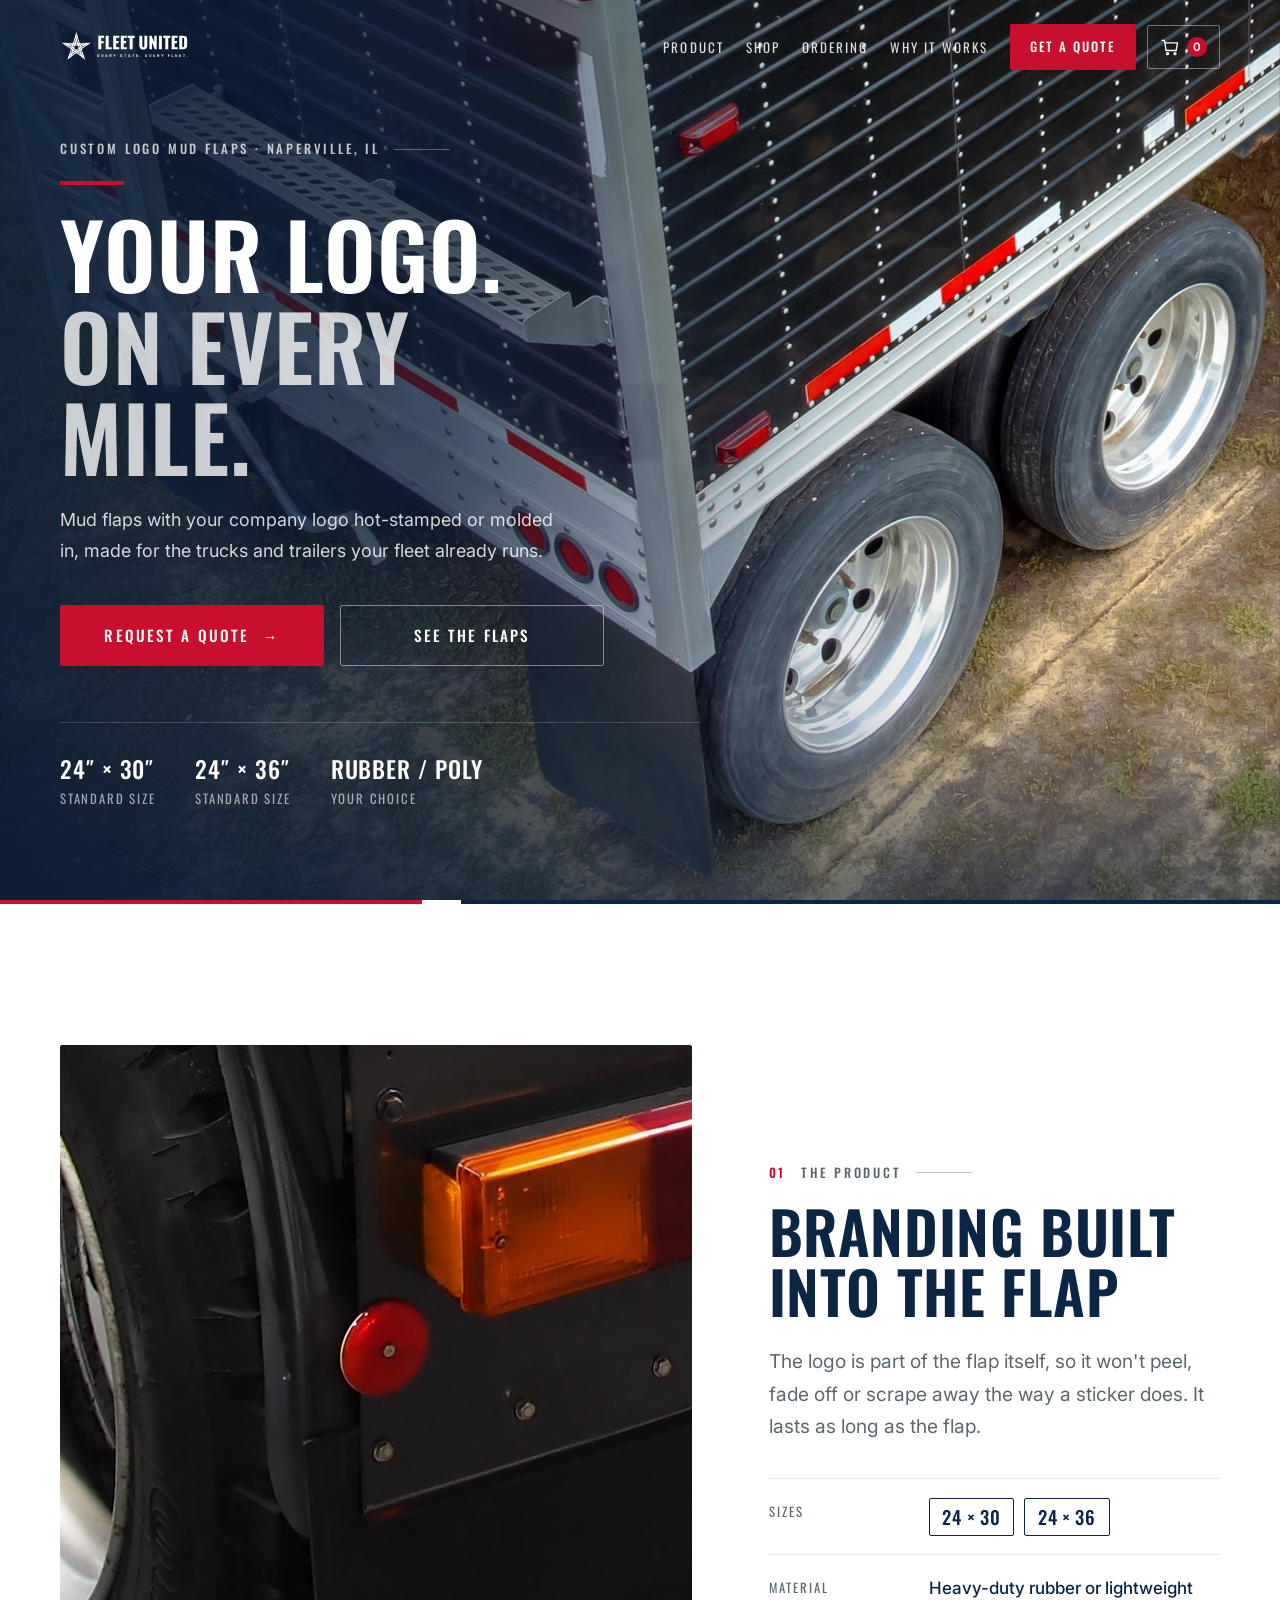
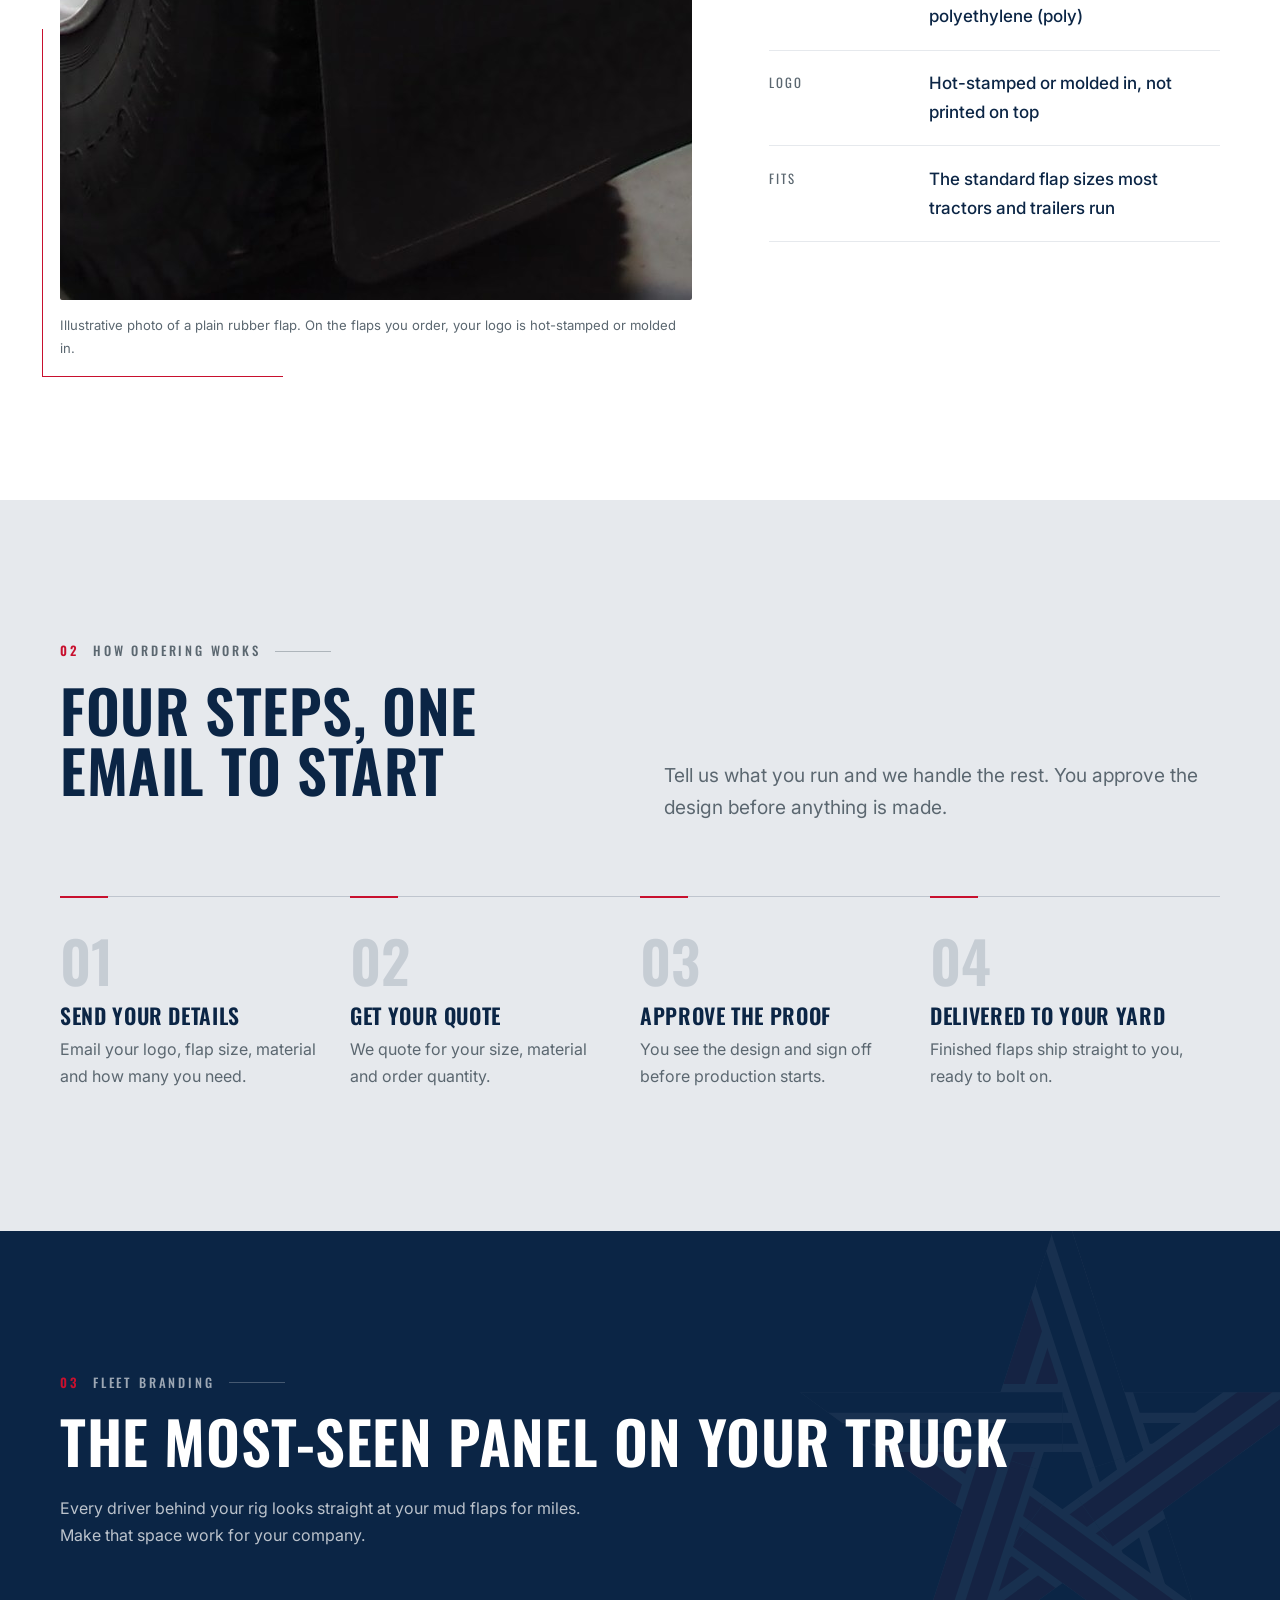
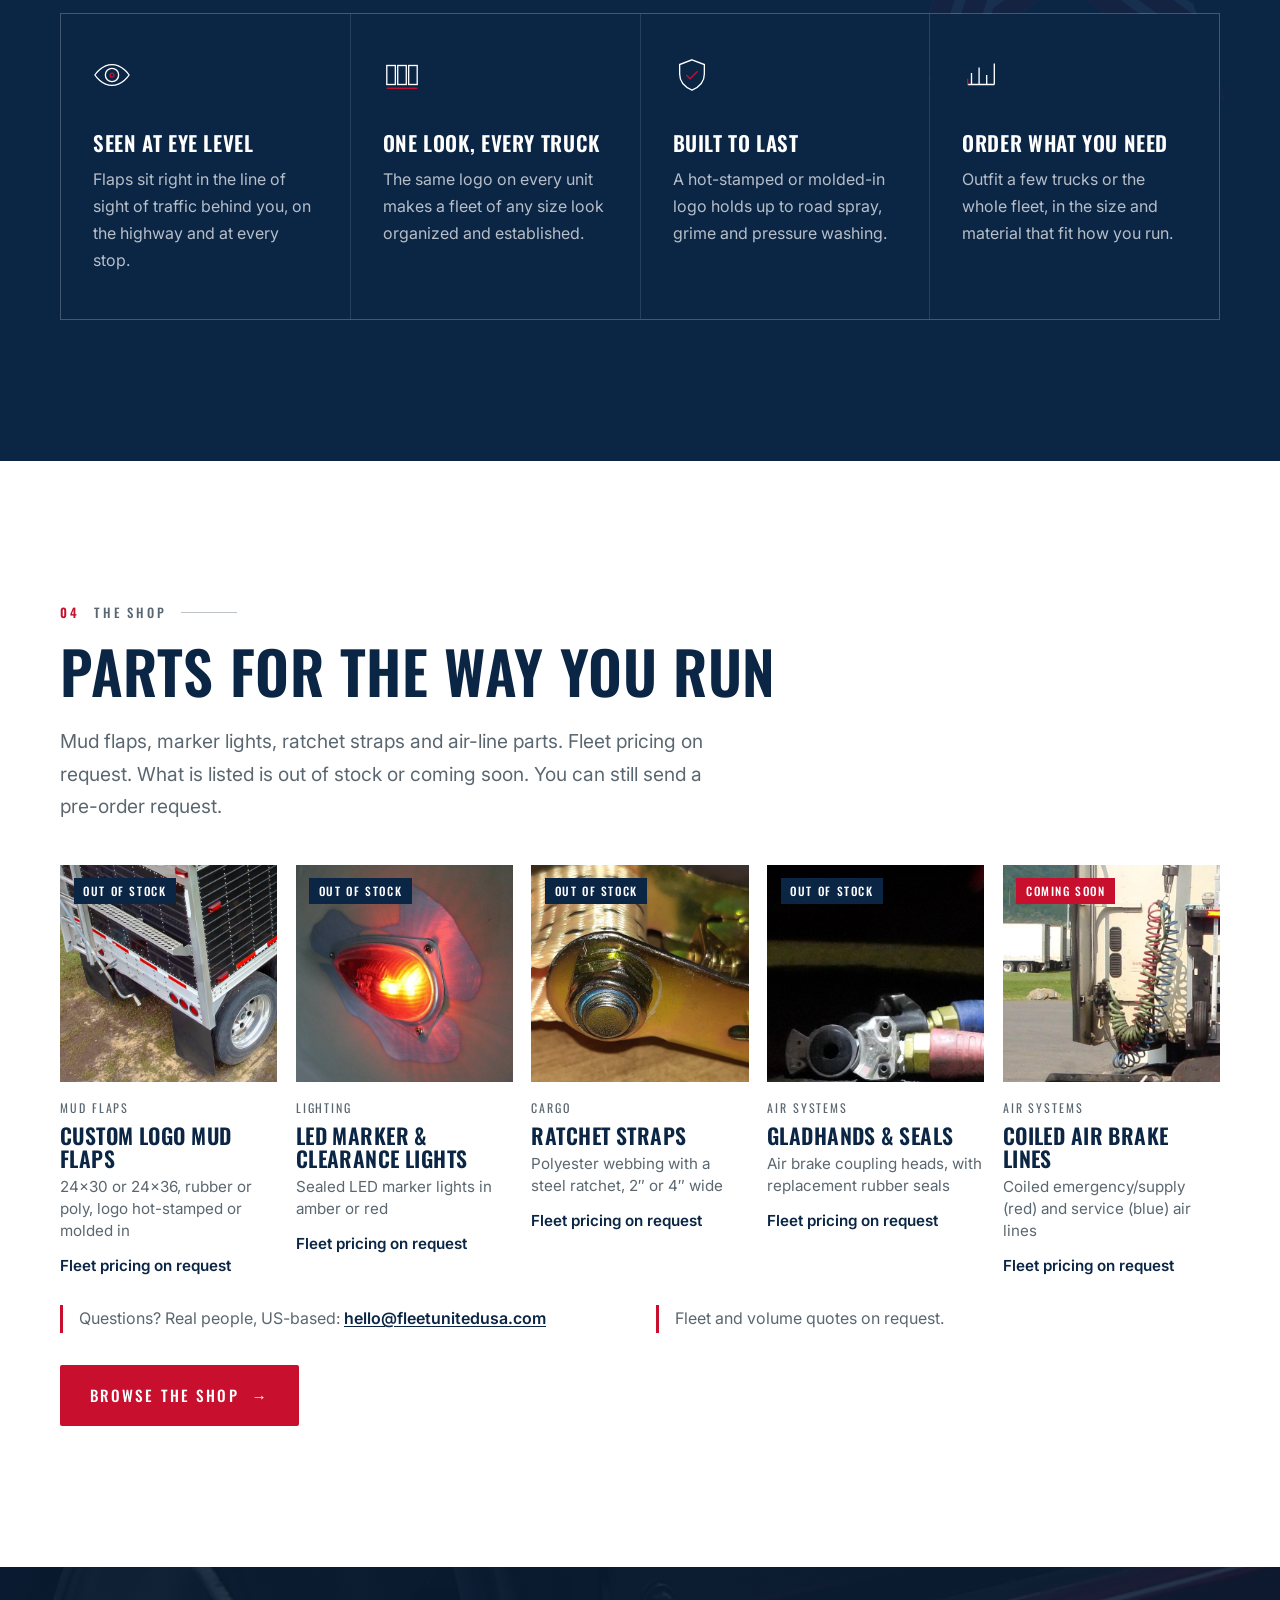
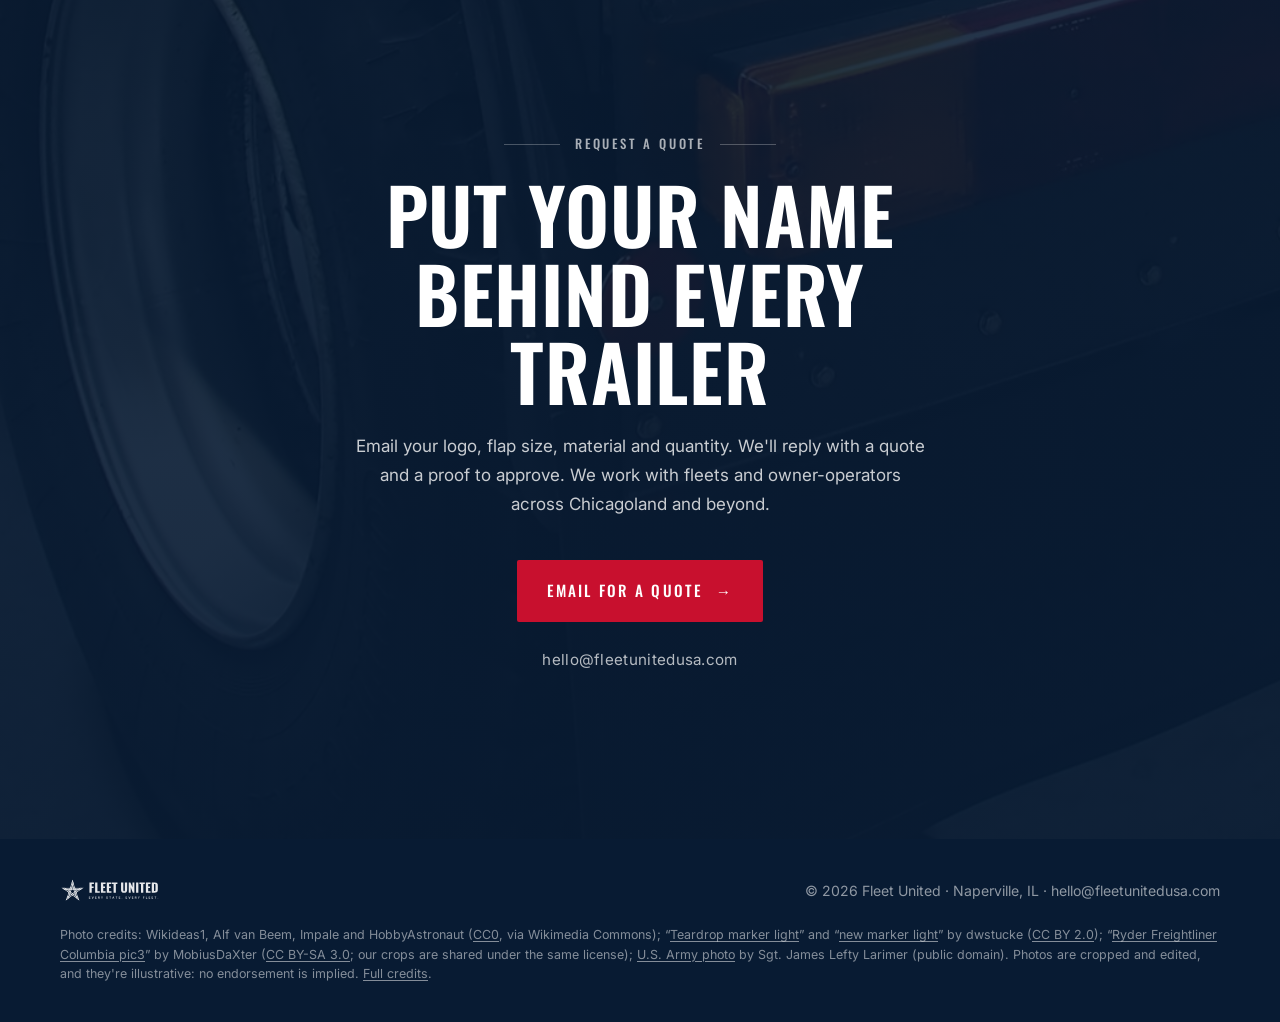
==== commit a0a1fef6: "Add a star favicon set and host the stacked profile image. Keep the header wordmark unchanged. Favic" ====
--- a/index.html
+++ b/index.html
@@ -4,12 +4,17 @@
 <meta charset="utf-8">
 <meta name="viewport" content="width=device-width,initial-scale=1">
 <title>Fleet United | Custom Logo Mud Flaps for Fleets</title>
-<meta name="description" content="Custom logo mud flaps for trucking fleets. 24x30 and 24x36 in heavy-duty rubber or poly, with your logo printed on.">
+<meta name="description" content="Custom logo mud flaps for trucking fleets. 24x30 and 24x36 in heavy-duty rubber or poly, with your logo hot-stamped or molded in. Naperville, IL.">
 <meta property="og:title" content="Fleet United | Custom Logo Mud Flaps">
 <meta property="og:description" content="Your logo, on every mile. 24x30 and 24x36 rubber or poly flaps for your fleet.">
 <meta property="og:image" content="assets/hero-1280.jpg">
 <link rel="icon" href="assets/fleet-united-icon-color.svg" type="image/svg+xml">
-<link rel="stylesheet" href="assets/fonts/fonts.css">
+<link rel="icon" href="favicon.ico" sizes="48x48">
+<link rel="icon" type="image/png" sizes="32x32" href="assets/favicon-32x32.png">
+<link rel="icon" type="image/png" sizes="16x16" href="assets/favicon-16x16.png">
+<link rel="apple-touch-icon" sizes="180x180" href="apple-touch-icon.png">
+<link rel="preconnect" href="https://fonts.googleapis.com"><link rel="preconnect" href="https://fonts.gstatic.com" crossorigin>
+<link href="https://fonts.googleapis.com/css2?family=Inter:wght@400;500;600&family=Oswald:wght@500;600;700&display=swap" rel="stylesheet">
 <link rel="preload" as="image" href="assets/hero-2400.jpg">
 <style>
 :root{--navy:#0B2545;--navy-2:#081b33;--red:#C8102E;--steel:#5B6770;--light:#E6E9ED;--white:#fff;
@@ -176,9 +181,9 @@
 <section class="hero" style="padding:0">
   <div class="bg" id="heroBg" role="img" aria-label="Rear of a black and aluminium grain trailer with plain black mud flaps (illustrative photo)"></div>
   <div class="wrap">
-    <div class="eyebrow rv">Custom logo mud flaps</div>
+    <div class="eyebrow rv">Custom logo mud flaps &middot; Naperville, IL</div>
     <h1 class="rv d1">Your logo. <em>On every mile.</em></h1>
-    <p class="rv d2">Mud flaps with your company logo printed on, made for the trucks and trailers your fleet already runs.</p>
+    <p class="rv d2">Mud flaps with your company logo hot-stamped or molded in, made for the trucks and trailers your fleet already runs.</p>
     <div class="ctas rv d3">
       <a class="btn" href="mailto:hello@fleetunitedusa.com?subject=Mud%20flap%20quote%20request">Request a quote <span class="arr">&rarr;</span></a>
       <a class="btn ghost" href="#product">See the flaps</a>
@@ -196,16 +201,16 @@
   <div class="wrap grid">
     <figure class="rv">
       <img src="assets/flap-closeup.jpg" alt="Plain black rubber mud flap and tail light on the rear of a tractor (illustrative photo)" loading="lazy" width="1290" height="855">
-      <figcaption>Illustrative photo of a plain rubber flap. On the flaps you order, your logo is printed on.</figcaption>
+      <figcaption>Illustrative photo of a plain rubber flap. On the flaps you order, your logo is hot-stamped or molded in.</figcaption>
     </figure>
     <div>
       <div class="eyebrow rv"><b>01</b> The product</div>
       <h2 class="rv d1">Branding built into the flap</h2>
-      <p class="lead rv d2">Your company logo is printed on each flap, in the size and material you choose.</p>
+      <p class="lead rv d2">The logo is part of the flap itself, so it won't peel, fade off or scrape away the way a sticker does. It lasts as long as the flap.</p>
       <dl class="specs rv d3">
         <div><dt>Sizes</dt><dd class="sizes"><span class="chip">24 &times; 30</span><span class="chip">24 &times; 36</span></dd></div>
         <div><dt>Material</dt><dd>Heavy-duty rubber or lightweight polyethylene (poly)</dd></div>
-        <div><dt>Logo</dt><dd>Printed on</dd></div>
+        <div><dt>Logo</dt><dd>Hot-stamped or molded in, not printed on top</dd></div>
         <div><dt>Fits</dt><dd>The standard flap sizes most tractors and trailers run</dd></div>
       </dl>
     </div>
@@ -216,12 +221,12 @@
   <div class="wrap">
     <div class="head">
       <div><div class="eyebrow rv"><b>02</b> How ordering works</div><h2 class="rv d1">Four steps, one email to start</h2></div>
-      <p class="lead rv d2">Tell us what you run and we handle the rest. You approve the design before the order goes ahead.</p>
+      <p class="lead rv d2">Tell us what you run and we handle the rest. You approve the design before anything is made.</p>
     </div>
     <ol class="steps">
       <li class="rv"><div class="n">01</div><h3>Send your details</h3><p>Email your logo, flap size, material and how many you need.</p></li>
       <li class="rv d1"><div class="n">02</div><h3>Get your quote</h3><p>We quote for your size, material and order quantity.</p></li>
-      <li class="rv d2"><div class="n">03</div><h3>Approve the proof</h3><p>You see the design and sign off before the order goes ahead.</p></li>
+      <li class="rv d2"><div class="n">03</div><h3>Approve the proof</h3><p>You see the design and sign off before production starts.</p></li>
       <li class="rv d3"><div class="n">04</div><h3>Delivered to your yard</h3><p>Finished flaps ship straight to you, ready to bolt on.</p></li>
     </ol>
   </div>
@@ -236,7 +241,7 @@
     <div class="cards">
       <div class="card rv"><svg class="ic" viewBox="0 0 40 40"><circle cx="20" cy="20" r="7"/><path d="M2 20s7-11 18-11 18 11 18 11-7 11-18 11S2 20 2 20z"/><circle class="r" cx="20" cy="20" r="2"/></svg><h3>Seen at eye level</h3><p>Flaps sit right in the line of sight of traffic behind you, on the highway and at every stop.</p></div>
       <div class="card rv d1"><svg class="ic" viewBox="0 0 40 40"><rect x="4" y="10" width="9" height="20"/><rect x="15.5" y="10" width="9" height="20"/><rect x="27" y="10" width="9" height="20"/><path class="r" d="M4 34h32"/></svg><h3>One look, every truck</h3><p>The same logo on every unit makes a fleet of any size look organized and established.</p></div>
-      <div class="card rv d2"><svg class="ic" viewBox="0 0 40 40"><path d="M20 4l13 5v10c0 9-6 14-13 17C13 33 7 28 7 19V9z"/><path class="r" d="M14 20l4 4 8-8"/></svg><h3>Your logo on every flap</h3><p>Every flap you order carries your company logo, printed on.</p></div>
+      <div class="card rv d2"><svg class="ic" viewBox="0 0 40 40"><path d="M20 4l13 5v10c0 9-6 14-13 17C13 33 7 28 7 19V9z"/><path class="r" d="M14 20l4 4 8-8"/></svg><h3>Built to last</h3><p>A hot-stamped or molded-in logo holds up to road spray, grime and pressure washing.</p></div>
       <div class="card rv d3"><svg class="ic" viewBox="0 0 40 40"><path d="M6 30h28M10 30V18M18 30V12M26 30V20M34 30V8"/><path class="r" d="M6 30V24"/></svg><h3>Order what you need</h3><p>Outfit a few trucks or the whole fleet, in the size and material that fit how you run.</p></div>
     </div>
   </div>
@@ -251,7 +256,7 @@
       <li>
         <a class="pcard" href="shop/mud-flaps/">
           <span class="pcard-media"><img src="assets/products/mud-flaps-600.jpg" alt="Rear of a grain hopper trailer with plain black rubber mud flaps behind the wheels (illustrative photo)" width="600" height="600"><span class="badge">Out of stock</span></span>
-          <span class="pcard-body"><span class="pcard-kicker">Mud flaps</span><h3 class="pcard-title">Custom Logo Mud Flaps</h3><span class="pcard-spec">24×30 or 24×36, rubber or poly, logo printed on</span><span class="pcard-price">Fleet pricing on request</span></span>
+          <span class="pcard-body"><span class="pcard-kicker">Mud flaps</span><h3 class="pcard-title">Custom Logo Mud Flaps</h3><span class="pcard-spec">24×30 or 24×36, rubber or poly, logo hot-stamped or molded in</span><span class="pcard-price">Fleet pricing on request</span></span>
         </a>
       </li>
       <li>
@@ -280,7 +285,7 @@
       </li>
     </ul>
     <ul class="trust-row">
-      <li>Questions? Real people: <a href="mailto:hello@fleetunitedusa.com">hello@fleetunitedusa.com</a></li>
+      <li>Questions? Real people, US-based: <a href="mailto:hello@fleetunitedusa.com">hello@fleetunitedusa.com</a></li>
       <li>Fleet and volume quotes on request.</li>
     </ul>
     <a class="btn" href="shop/">Browse the shop <span class="arr">&rarr;</span></a>
@@ -292,7 +297,7 @@
   <div class="wrap">
     <div class="eyebrow rv">Request a quote</div>
     <h2 class="rv d1">Put your name behind every trailer</h2>
-    <p class="rv d2">Email your logo, flap size, material and quantity. We'll reply with a quote and a proof to approve. Built for fleets and owner-operators.</p>
+    <p class="rv d2">Email your logo, flap size, material and quantity. We'll reply with a quote and a proof to approve. We work with fleets and owner-operators across Chicagoland and beyond.</p>
     <a class="btn rv d3" href="mailto:hello@fleetunitedusa.com?subject=Mud%20flap%20quote%20request&amp;body=Company%3A%0ALogo%3A%20(attached)%0AFlap%20size%20(24x30%20or%2024x36)%3A%0AMaterial%20(rubber%20or%20poly)%3A%0AQuantity%3A%0A">Email for a quote <span class="arr">&rarr;</span></a>
     <a class="mail rv d3" href="mailto:hello@fleetunitedusa.com">hello@fleetunitedusa.com</a>
   </div>
@@ -302,8 +307,7 @@
 <footer>
   <div class="wrap">
     <img src="assets/fleet-united-horizontal-white.svg" alt="Fleet United">
-    <span>&copy; 2026 WSG Global LLC d/b/a Fleet United &middot; <a href="mailto:hello@fleetunitedusa.com">hello@fleetunitedusa.com</a></span>
-    <!-- <a href="/privacy/">Privacy Policy</a> -->
+    <span>&copy; 2026 Fleet United &middot; Naperville, IL &middot; <a href="mailto:hello@fleetunitedusa.com">hello@fleetunitedusa.com</a></span>
     <p class="credits">Photo credits: Wikideas1, Alf van Beem, Impale and HobbyAstronaut (<a href="https://creativecommons.org/publicdomain/zero/1.0/" rel="license">CC0</a>, via Wikimedia Commons); &ldquo;<a href="https://www.flickr.com/photos/98027690@N00/2644008029">Teardrop marker light</a>&rdquo; and &ldquo;<a href="https://www.flickr.com/photos/98027690@N00/2626906332">new marker light</a>&rdquo; by dwstucke (<a href="https://creativecommons.org/licenses/by/2.0/" rel="license">CC BY 2.0</a>); &ldquo;<a href="https://commons.wikimedia.org/wiki/File:Ryder_Freightliner_Columbia_pic3.jpg">Ryder Freightliner Columbia pic3</a>&rdquo; by MobiusDaXter (<a href="https://creativecommons.org/licenses/by-sa/3.0/" rel="license">CC BY-SA 3.0</a>; our crops are shared under the same license); <a href="https://commons.wikimedia.org/wiki/File:Atlas_Soldiers_Conduct_Vehicle_Recovery_Operation_(8949833).jpg">U.S. Army photo</a> by Sgt. James Lefty Larimer (public domain). Photos are cropped and edited, and they're illustrative: no endorsement is implied. <a href="/assets/products/CREDITS.md">Full credits</a>.</p>
   </div>
 </footer>
@@ -329,6 +333,5 @@
 </script>
 <script src="assets/catalog.js"></script>
 <script src="assets/shop.js"></script>
-<script src="/assets/chat/chat.js" defer></script>
 </body>
 </html>
